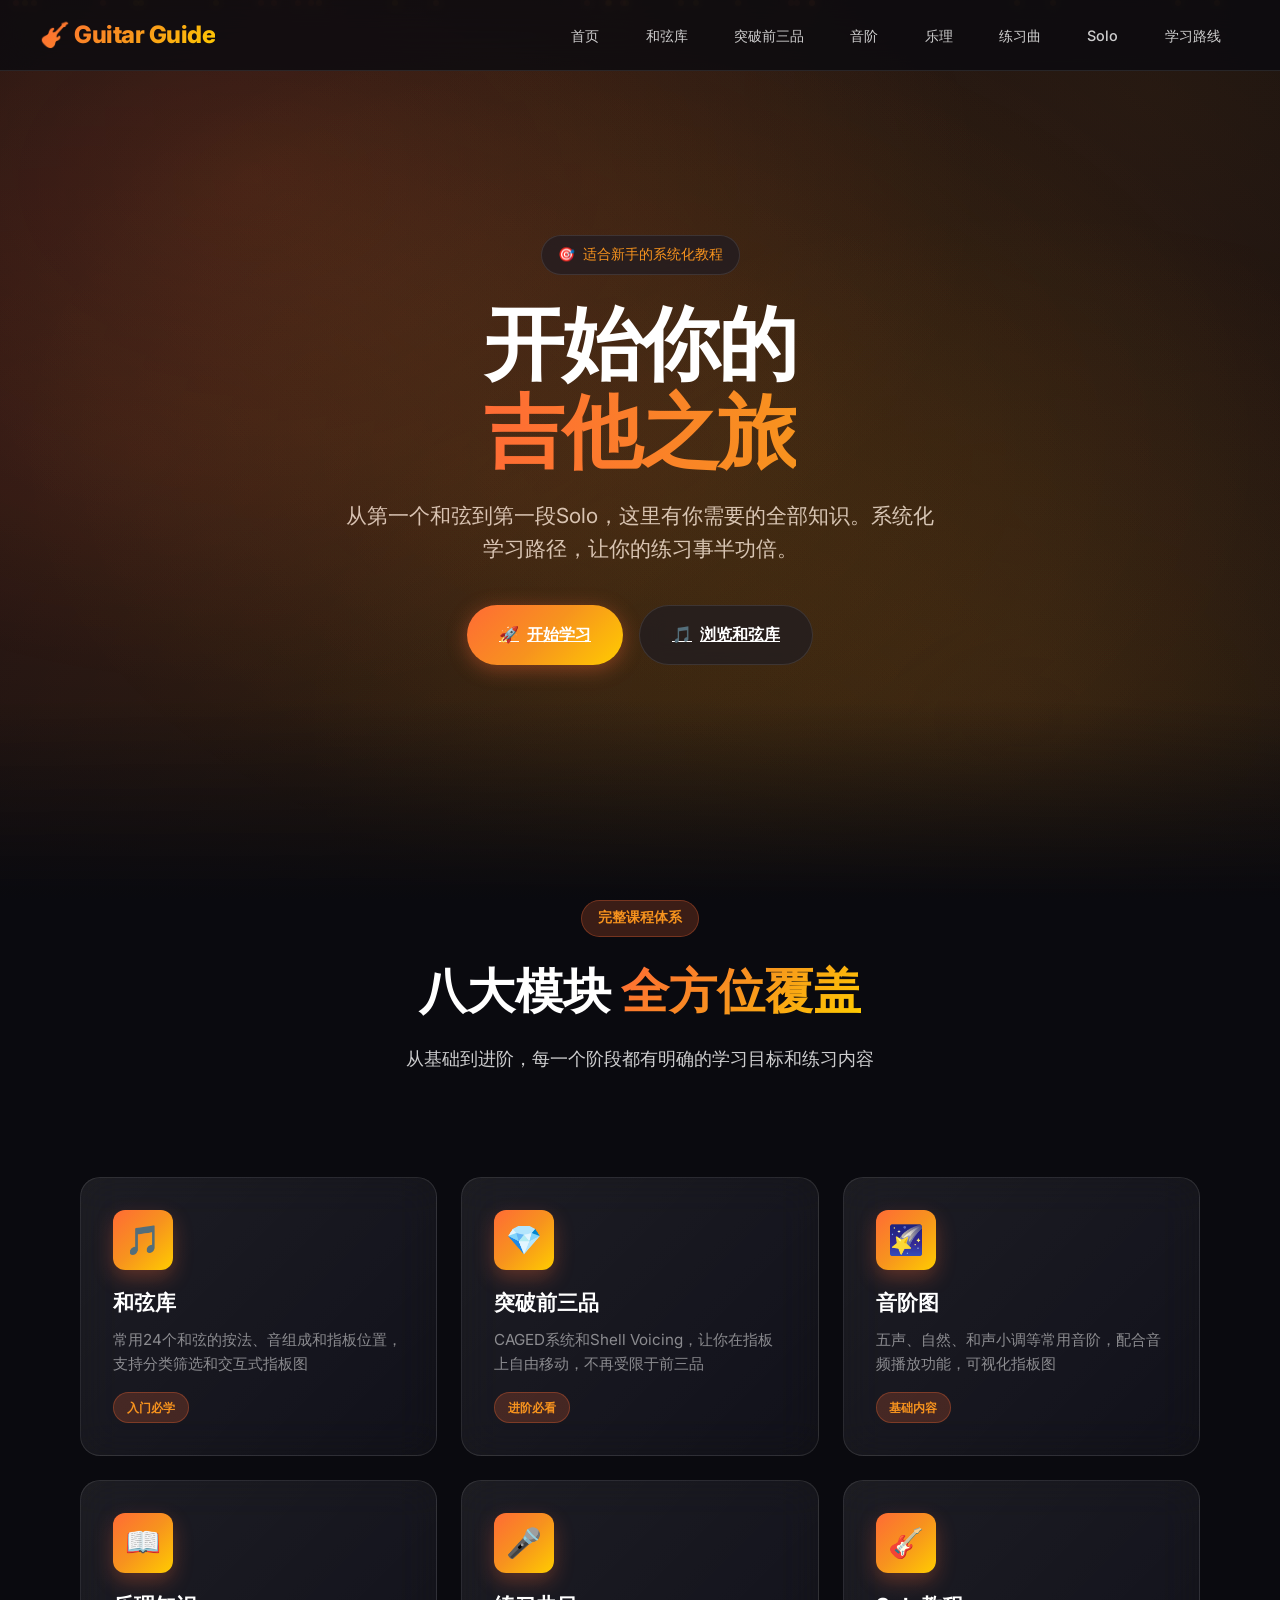
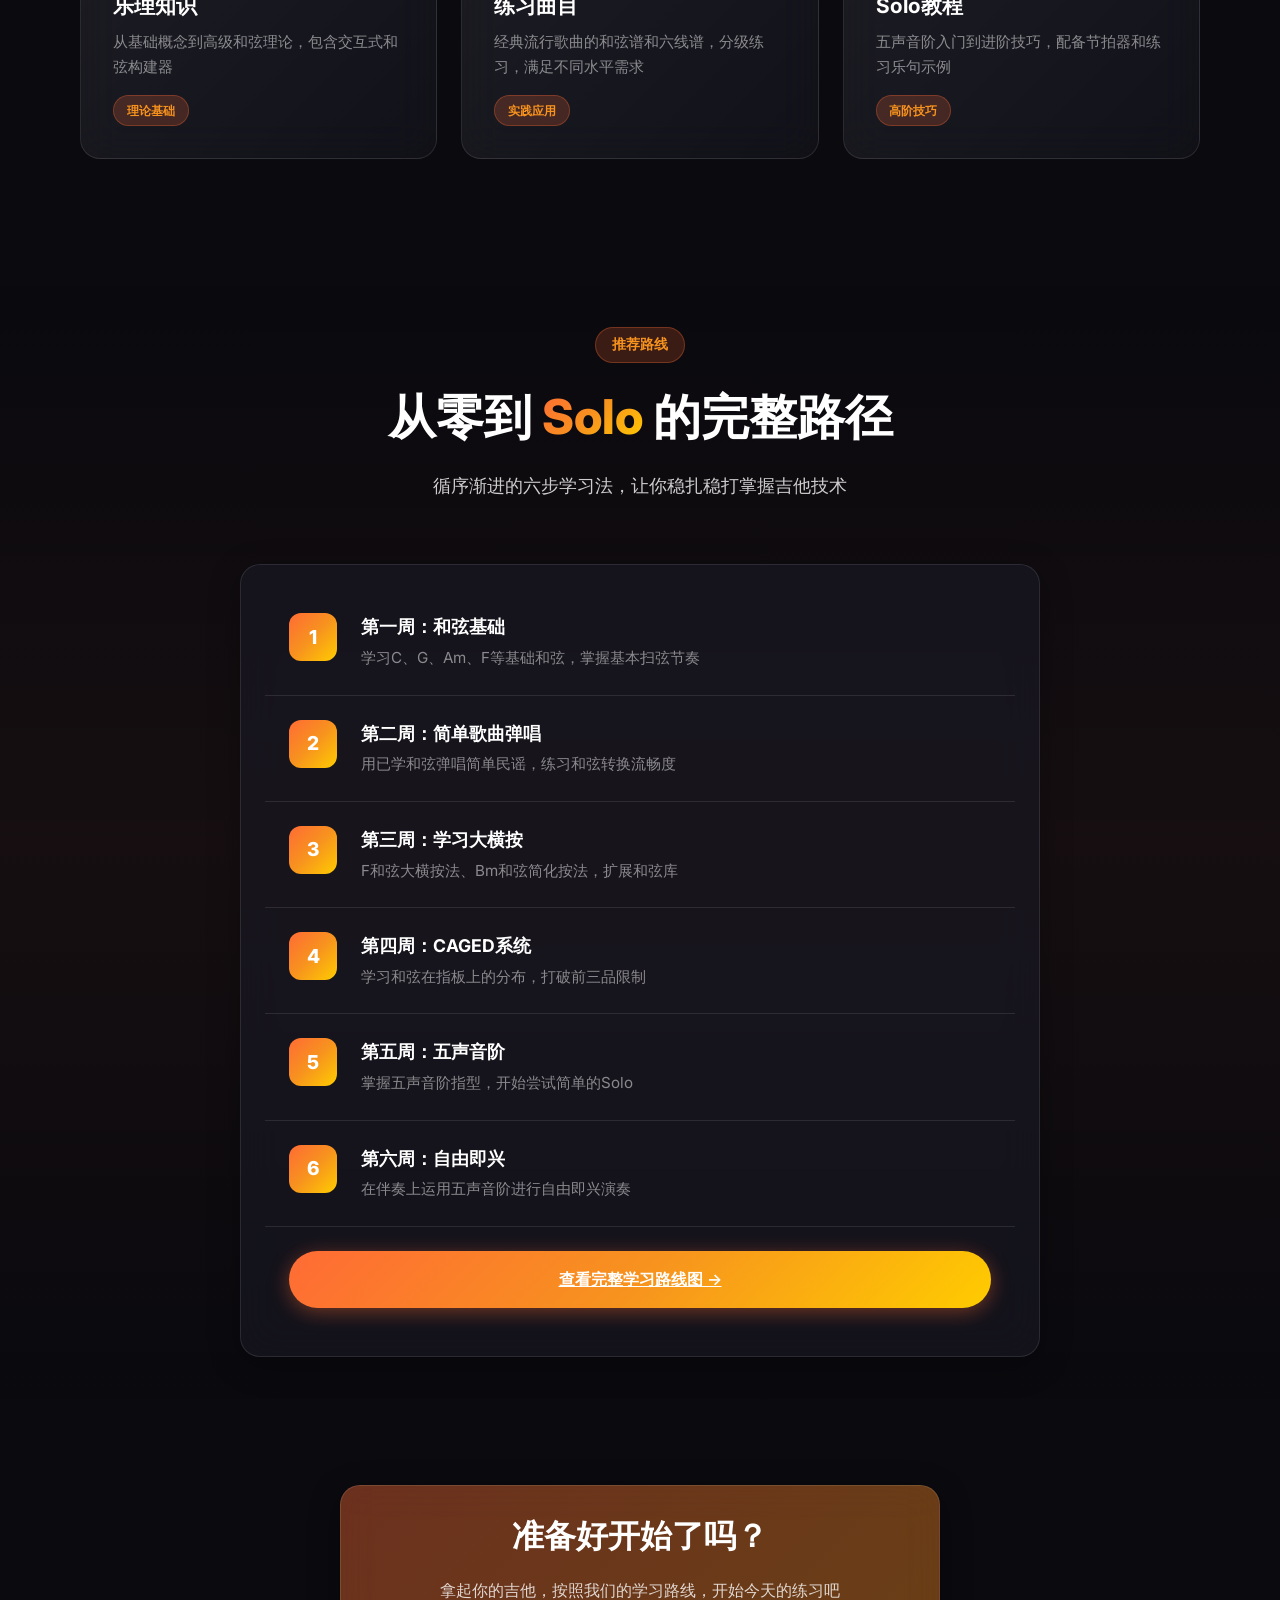
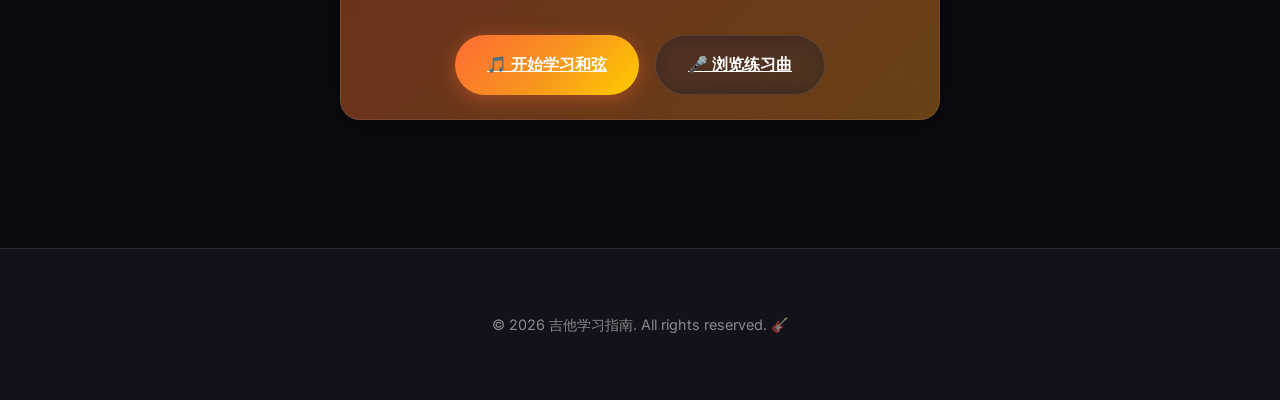
==== index.html @ 3cbc58ff "fix: mobile navigation now visible with horizontal scroll Removed display:none that was hiding nav-l" ====
<!DOCTYPE html>
<html lang="zh-CN">
<head>
  <meta charset="UTF-8">
  <meta name="viewport" content="width=device-width, initial-scale=1.0">
  <title>吉他学习指南 - 从零开始学吉他</title>
  <meta name="description" content="系统化吉他学习教程，涵盖和弦、音阶、乐理、Solo等全方位内容">
  <link rel="stylesheet" href="css/style.css?v=8">
  <link rel="preconnect" href="https://fonts.googleapis.com">
  <link rel="preconnect" href="https://fonts.gstatic.com" crossorigin>
  <link href="https://fonts.googleapis.com/css2?family=Inter:wght@400;500;600;700;800&display=swap" rel="stylesheet">
  <style>
    /* Enhanced Hero Styles */
    .hero {
      position: relative;
      overflow: hidden;
    }
    
    .hero::before {
      content: '';
      position: absolute;
      top: -50%;
      left: -50%;
      width: 200%;
      height: 200%;
      background: 
        radial-gradient(ellipse at 30% 50%, rgba(255, 107, 53, 0.15) 0%, transparent 60%),
        radial-gradient(ellipse at 70% 30%, rgba(247, 147, 30, 0.1) 0%, transparent 50%),
        radial-gradient(ellipse at 50% 80%, rgba(255, 204, 0, 0.08) 0%, transparent 50%);
      animation: auroraMove 15s ease-in-out infinite;
      pointer-events: none;
    }
    
    @keyframes auroraMove {
      0%, 100% { transform: translate(0, 0) rotate(0deg); }
      33% { transform: translate(2%, 2%) rotate(5deg); }
      66% { transform: translate(-2%, 1%) rotate(-5deg); }
    }
    
    .hero-title {
      position: relative;
      z-index: 1;
    }
    
    .hero-title span {
      background: linear-gradient(90deg, #ff6b35, #f7931e, #ffcc00, #ff6b35);
      background-size: 300% 100%;
      -webkit-background-clip: text;
      -webkit-text-fill-color: transparent;
      background-clip: text;
      animation: gradientText 4s ease infinite;
    }
    
    @keyframes gradientText {
      0%, 100% { background-position: 0% 50%; }
      50% { background-position: 100% 50%; }
    }
    
    /* Enhanced Feature Cards */
    .feature-card {
      position: relative;
      background: linear-gradient(135deg, rgba(255,255,255,0.08) 0%, rgba(255,255,255,0.03) 100%);
      backdrop-filter: blur(20px) saturate(180%);
      border: 1px solid rgba(255,255,255,0.1);
      border-radius: 20px;
      padding: 2rem;
      transition: all 0.4s cubic-bezier(0.4, 0, 0.2, 1);
      overflow: hidden;
    }
    
    .feature-card::before {
      content: '';
      position: absolute;
      top: -50%;
      left: -50%;
      width: 200%;
      height: 200%;
      background: conic-gradient(
        from 0deg,
        transparent 0deg,
        rgba(255, 107, 53, 0.08) 60deg,
        rgba(247, 147, 30, 0.08) 120deg,
        transparent 180deg,
        transparent 360deg
      );
      animation: holoRotate 6s linear infinite;
      opacity: 0;
      transition: opacity 0.3s;
    }
    
    .feature-card:hover::before {
      opacity: 1;
    }
    
    .feature-card:hover {
      transform: translateY(-10px) scale(1.02);
      border-color: rgba(255, 107, 53, 0.4);
      box-shadow: 
        0 30px 60px rgba(0,0,0,0.4),
        0 0 40px rgba(255,107,53,0.15);
    }
    
    @keyframes holoRotate {
      from { transform: rotate(0deg); }
      to { transform: rotate(360deg); }
    }
    
    .feature-icon {
      transition: transform 0.3s ease;
    }
    
    .feature-card:hover .feature-icon {
      transform: scale(1.1) rotate(-5deg);
    }
    
    /* Enhanced Buttons */
    .btn-primary, .btn-secondary {
      position: relative;
      overflow: hidden;
      transition: all 0.3s cubic-bezier(0.4, 0, 0.2, 1);
    }
    
    .btn-primary::before, .btn-secondary::before {
      content: '';
      position: absolute;
      top: 50%;
      left: 50%;
      width: 0;
      height: 0;
      background: rgba(255, 255, 255, 0.2);
      border-radius: 50%;
      transform: translate(-50%, -50%);
      transition: width 0.6s, height 0.6s;
    }
    
    .btn-primary:hover::before, .btn-secondary:hover::before {
      width: 300%;
      height: 300%;
    }
    
    .btn-primary:hover, .btn-secondary:hover {
      transform: translateY(-3px) scale(1.05);
      box-shadow: 0 15px 40px rgba(255, 107, 53, 0.4);
    }
    
    /* Particle container */
    .particles-container {
      position: fixed;
      top: 0;
      left: 0;
      width: 100%;
      height: 100%;
      pointer-events: none;
      z-index: 0;
      overflow: hidden;
    }
    
    .floating-particle {
      position: absolute;
      width: 6px;
      height: 6px;
      background: rgba(255, 107, 53, 0.3);
      border-radius: 50%;
      box-shadow: 0 0 10px rgba(255, 107, 53, 0.5);
      animation: floatUp 25s infinite linear;
    }
    
    @keyframes floatUp {
      0% {
        transform: translateY(100vh) translateX(0) scale(0);
        opacity: 0;
      }
      5% {
        opacity: 1;
        transform: translateY(95vh) translateX(10px) scale(1);
      }
      95% {
        opacity: 0.5;
        transform: translateY(5vh) translateX(-10px) scale(1);
      }
      100% {
        transform: translateY(-5vh) translateX(0) scale(0);
        opacity: 0;
      }
    }
  </style>
</head>
<body>
  <!-- Floating Particles Background -->
  <div class="particles-container" id="particles"></div>

  <!-- Hero Section -->
  <section class="hero">
    <div class="hero-badge">
      <span class="wave">🎯</span> 适合新手的系统化教程
    </div>
    <h1 class="hero-title">
      开始你的<br>
      <span>吉他之旅</span>
    </h1>
    <p class="hero-subtitle">
      从第一个和弦到第一段Solo，这里有你需要的全部知识。系统化学习路径，让你的练习事半功倍。
    </p>
    <div style="display: flex; gap: 1rem; flex-wrap: wrap; justify-content: center;">
      <a href="roadmap.html" class="btn btn-primary">
        <span>🚀</span> 开始学习
      </a>
      <a href="chords.html" class="btn btn-secondary">
        <span>🎵</span> 浏览和弦库
      </a>
    </div>
  </section>

  <!-- Features Section -->
  <section class="section" style="margin-top: -4rem;">
    <div class="section-header">
      <span class="section-tag">完整课程体系</span>
      <h2 class="section-title">
        八大模块 <span>全方位覆盖</span>
      </h2>
      <p class="section-desc">
        从基础到进阶，每一个阶段都有明确的学习目标和练习内容
      </p>
    </div>

    <div class="features-grid">
      <!-- Chords -->
      <a href="chords.html" class="feature-card" style="text-decoration: none; color: inherit;">
        <div class="feature-icon">🎵</div>
        <h3 class="feature-title">和弦库</h3>
        <p class="feature-desc">常用24个和弦的按法、音组成和指板位置，支持分类筛选和交互式指板图</p>
        <span class="badge badge-primary" style="margin-top: 1rem;">入门必学</span>
      </a>

      <!-- CAGED -->
      <a href="chord-mastery.html" class="feature-card" style="text-decoration: none; color: inherit;">
        <div class="feature-icon">💎</div>
        <h3 class="feature-title">突破前三品</h3>
        <p class="feature-desc">CAGED系统和Shell Voicing，让你在指板上自由移动，不再受限于前三品</p>
        <span class="badge badge-primary" style="margin-top: 1rem;">进阶必看</span>
      </a>

      <!-- Scales -->
      <a href="scales.html" class="feature-card" style="text-decoration: none; color: inherit;">
        <div class="feature-icon">🌠</div>
        <h3 class="feature-title">音阶图</h3>
        <p class="feature-desc">五声、自然、和声小调等常用音阶，配合音频播放功能，可视化指板图</p>
        <span class="badge badge-primary" style="margin-top: 1rem;">基础内容</span>
      </a>

      <!-- Theory -->
      <a href="theory.html" class="feature-card" style="text-decoration: none; color: inherit;">
        <div class="feature-icon">📖</div>
        <h3 class="feature-title">乐理知识</h3>
        <p class="feature-desc">从基础概念到高级和弦理论，包含交互式和弦构建器</p>
        <span class="badge badge-primary" style="margin-top: 1rem;">理论基础</span>
      </a>

      <!-- Songs -->
      <a href="songs.html" class="feature-card" style="text-decoration: none; color: inherit;">
        <div class="feature-icon">🎤</div>
        <h3 class="feature-title">练习曲目</h3>
        <p class="feature-desc">经典流行歌曲的和弦谱和六线谱，分级练习，满足不同水平需求</p>
        <span class="badge badge-primary" style="margin-top: 1rem;">实践应用</span>
      </a>

      <!-- Solo -->
      <a href="solo.html" class="feature-card" style="text-decoration: none; color: inherit;">
        <div class="feature-icon">🎸</div>
        <h3 class="feature-title">Solo教程</h3>
        <p class="feature-desc">五声音阶入门到进阶技巧，配备节拍器和练习乐句示例</p>
        <span class="badge badge-primary" style="margin-top: 1rem;">高阶技巧</span>
      </a>
    </div>
  </section>

  <!-- Learning Path Section -->
  <section class="section" style="background: linear-gradient(180deg, transparent 0%, rgba(255,107,53,0.05) 50%, transparent 100%);">
    <div class="section-header">
      <span class="section-tag">推荐路线</span>
      <h2 class="section-title">
        从零到 <span>Solo</span> 的完整路径
      </h2>
      <p class="section-desc">
        循序渐进的六步学习法，让你稳扎稳打掌握吉他技术
      </p>
    </div>

    <div class="glass-card" style="max-width: 800px; margin: 0 auto;">
      <div style="display: flex; flex-direction: column; gap: 0;">
        <!-- Step 1 -->
        <div style="display: flex; gap: 1.5rem; padding: 1.5rem; border-bottom: 1px solid var(--glass-border);">
          <div style="flex-shrink: 0; width: 48px; height: 48px; background: var(--gradient-primary); border-radius: 12px; display: flex; align-items: center; justify-content: center; font-weight: 800; font-size: 1.2rem;">1</div>
          <div>
            <h4 style="font-size: 1.1rem; font-weight: 700; margin-bottom: 0.3rem;">第一周：和弦基础</h4>
            <p style="color: var(--text-muted); font-size: 0.95rem;">学习C、G、Am、F等基础和弦，掌握基本扫弦节奏</p>
          </div>
        </div>
        <!-- Step 2 -->
        <div style="display: flex; gap: 1.5rem; padding: 1.5rem; border-bottom: 1px solid var(--glass-border);">
          <div style="flex-shrink: 0; width: 48px; height: 48px; background: var(--gradient-primary); border-radius: 12px; display: flex; align-items: center; justify-content: center; font-weight: 800; font-size: 1.2rem;">2</div>
          <div>
            <h4 style="font-size: 1.1rem; font-weight: 700; margin-bottom: 0.3rem;">第二周：简单歌曲弹唱</h4>
            <p style="color: var(--text-muted); font-size: 0.95rem;">用已学和弦弹唱简单民谣，练习和弦转换流畅度</p>
          </div>
        </div>
        <!-- Step 3 -->
        <div style="display: flex; gap: 1.5rem; padding: 1.5rem; border-bottom: 1px solid var(--glass-border);">
          <div style="flex-shrink: 0; width: 48px; height: 48px; background: var(--gradient-primary); border-radius: 12px; display: flex; align-items: center; justify-content: center; font-weight: 800; font-size: 1.2rem;">3</div>
          <div>
            <h4 style="font-size: 1.1rem; font-weight: 700; margin-bottom: 0.3rem;">第三周：学习大横按</h4>
            <p style="color: var(--text-muted); font-size: 0.95rem;">F和弦大横按法、Bm和弦简化按法，扩展和弦库</p>
          </div>
        </div>
        <!-- Step 4 -->
        <div style="display: flex; gap: 1.5rem; padding: 1.5rem; border-bottom: 1px solid var(--glass-border);">
          <div style="flex-shrink: 0; width: 48px; height: 48px; background: var(--gradient-primary); border-radius: 12px; display: flex; align-items: center; justify-content: center; font-weight: 800; font-size: 1.2rem;">4</div>
          <div>
            <h4 style="font-size: 1.1rem; font-weight: 700; margin-bottom: 0.3rem;">第四周：CAGED系统</h4>
            <p style="color: var(--text-muted); font-size: 0.95rem;">学习和弦在指板上的分布，打破前三品限制</p>
          </div>
        </div>
        <!-- Step 5 -->
        <div style="display: flex; gap: 1.5rem; padding: 1.5rem; border-bottom: 1px solid var(--glass-border);">
          <div style="flex-shrink: 0; width: 48px; height: 48px; background: var(--gradient-primary); border-radius: 12px; display: flex; align-items: center; justify-content: center; font-weight: 800; font-size: 1.2rem;">5</div>
          <div>
            <h4 style="font-size: 1.1rem; font-weight: 700; margin-bottom: 0.3rem;">第五周：五声音阶</h4>
            <p style="color: var(--text-muted); font-size: 0.95rem;">掌握五声音阶指型，开始尝试简单的Solo</p>
          </div>
        </div>
        <!-- Step 6 -->
        <div style="display: flex; gap: 1.5rem; padding: 1.5rem;">
          <div style="flex-shrink: 0; width: 48px; height: 48px; background: var(--gradient-primary); border-radius: 12px; display: flex; align-items: center; justify-content: center; font-weight: 800; font-size: 1.2rem;">6</div>
          <div>
            <h4 style="font-size: 1.1rem; font-weight: 700; margin-bottom: 0.3rem;">第六周：自由即兴</h4>
            <p style="color: var(--text-muted); font-size: 0.95rem;">在伴奏上运用五声音阶进行自由即兴演奏</p>
          </div>
        </div>
      </div>
      <div style="padding: 1.5rem; border-top: 1px solid var(--glass-border); text-align: center;">
        <a href="roadmap.html" class="btn btn-primary" style="width: 100%;">
          查看完整学习路线图 →
        </a>
      </div>
    </div>
  </section>

  <!-- Call to Action -->
  <section class="section" style="text-align: center;">
    <div class="glass-card" style="max-width: 600px; margin: 0 auto; background: var(--gradient-glow);">
      <h2 style="font-size: 2rem; font-weight: 800; margin-bottom: 1rem;">
        准备好开始了吗？
      </h2>
      <p style="color: var(--text-secondary); margin-bottom: 2rem;">
        拿起你的吉他，按照我们的学习路线，开始今天的练习吧
      </p>
      <div style="display: flex; gap: 1rem; justify-content: center; flex-wrap: wrap;">
        <a href="chords.html" class="btn btn-primary">
          🎵 开始学习和弦
        </a>
        <a href="songs.html" class="btn btn-secondary">
          🎤 浏览练习曲
        </a>
      </div>
    </div>
  </section>

  <!-- Footer -->
  <footer class="footer">
    <p>&copy; 2026 吉他学习指南. All rights reserved. 🎸</p>
  </footer>

  <script src="js/nav.js?v=5"></script>
  <script>
    // Generate floating particles
    (function() {
      var container = document.getElementById('particles');
      if (!container) return;
      
      var particleCount = 30;
      for (var i = 0; i < particleCount; i++) {
        var particle = document.createElement('div');
        particle.className = 'floating-particle';
        particle.style.left = Math.random() * 100 + '%';
        particle.style.animationDelay = Math.random() * 25 + 's';
        particle.style.animationDuration = (20 + Math.random() * 10) + 's';
        
        // Random colors
        var colors = [
          'rgba(255, 107, 53, 0.3)',
          'rgba(247, 147, 30, 0.3)',
          'rgba(255, 204, 0, 0.25)'
        ];
        var color = colors[Math.floor(Math.random() * colors.length)];
        particle.style.background = color;
        particle.style.boxShadow = '0 0 10px ' + color.replace('0.3', '0.5').replace('0.25', '0.4');
        
        container.appendChild(particle);
      }
    })();
  </script>
</body>
</html>
---- css/style.css ----
/* ═══════════════════════════════════════════════════════════════
   Guitar Learning Guide - Modern Design System 2026
   Glassmorphism | Gradients | Animations | Dark Theme
   ═══════════════════════════════════════════════════════════════ */

/* ─── CSS Variables ─── */
:root {
  /* Core Colors */
  --bg-primary: #0a0a0f;
  --bg-secondary: #12121a;
  --bg-tertiary: #1a1a25;
  --bg-card: rgba(26, 26, 37, 0.6);
  
  /* Accent Gradients */
  --accent-primary: #ff6b35;
  --accent-secondary: #f7931e;
  --accent-tertiary: #ffcc00;
  --gradient-primary: linear-gradient(135deg, #ff6b35 0%, #f7931e 50%, #ffcc00 100%);
  --gradient-glow: linear-gradient(135deg, rgba(255,107,53,0.4) 0%, rgba(247,147,30,0.4) 100%);
  
  /* Text Colors */
  --text-primary: #ffffff;
  --text-secondary: rgba(255, 255, 255, 0.8);
  --text-muted: rgba(255, 255, 255, 0.5);
  
  /* Enhanced Glass Effect */
  --glass-bg: rgba(26, 26, 37, 0.6);
  --glass-bg-hover: rgba(40, 40, 55, 0.75);
  --glass-border: rgba(255, 255, 255, 0.1);
  --glass-border-hover: rgba(255, 107, 53, 0.3);
  --glass-shadow: 0 8px 32px rgba(0, 0, 0, 0.3);
  --glass-shadow-hover: 0 20px 60px rgba(0, 0, 0, 0.5), 0 0 40px rgba(255, 107, 53, 0.15);
  
  /* Spacing */
  --space-xs: 0.5rem;
  --space-sm: 1rem;
  --space-md: 1.5rem;
  --space-lg: 2.5rem;
  --space-xl: 4rem;
  
  /* Border Radius */
  --radius-sm: 8px;
  --radius-md: 12px;
  --radius-lg: 20px;
  --radius-xl: 30px;
  
  /* Transitions */
  --transition-fast: 0.2s cubic-bezier(0.4, 0, 0.2, 1);
  --transition-normal: 0.3s cubic-bezier(0.4, 0, 0.2, 1);
  --transition-slow: 0.5s cubic-bezier(0.4, 0, 0.2, 1);
  --transition-bounce: 0.5s cubic-bezier(0.68, -0.55, 0.265, 1.55);
}

/* ─── Base Reset ─── */
*, *::before, *::after {
  box-sizing: border-box;
  margin: 0;
  padding: 0;
}

html {
  scroll-behavior: smooth;
}

body {
  font-family: 'Inter', -apple-system, BlinkMacSystemFont, 'Segoe UI', Roboto, sans-serif;
  background: var(--bg-primary);
  color: var(--text-primary);
  line-height: 1.6;
  min-height: 100vh;
  overflow-x: hidden;
}

/* Animated Background */
body::before {
  content: '';
  position: fixed;
  top: 0;
  left: 0;
  width: 100%;
  height: 100%;
  background: 
    radial-gradient(ellipse at 20% 20%, rgba(255,107,53,0.15) 0%, transparent 50%),
    radial-gradient(ellipse at 80% 80%, rgba(247,147,30,0.1) 0%, transparent 50%),
    radial-gradient(ellipse at 50% 50%, rgba(255,204,0,0.05) 0%, transparent 70%);
  pointer-events: none;
  z-index: -1;
  animation: bgPulse 10s ease-in-out infinite;
}

@keyframes bgPulse {
  0%, 100% { opacity: 1; transform: scale(1); }
  50% { opacity: 0.8; transform: scale(1.05); }
}

/* ─── Navigation ─── */
.main-nav {
  position: fixed;
  top: 0;
  left: 0;
  right: 0;
  z-index: 1000;
  padding: var(--space-sm) var(--space-lg);
  background: rgba(10, 10, 15, 0.8);
  backdrop-filter: blur(20px);
  border-bottom: 1px solid var(--glass-border);
  transition: var(--transition-normal);
}

.nav-container {
  max-width: 1400px;
  margin: 0 auto;
  display: flex;
  justify-content: space-between;
  align-items: center;
}

.nav-brand {
  font-size: 1.5rem;
  font-weight: 800;
  background: var(--gradient-primary);
  -webkit-background-clip: text;
  -webkit-text-fill-color: transparent;
  background-clip: text;
  text-decoration: none;
  letter-spacing: -0.5px;
}

.nav-links {
  display: flex;
  gap: var(--space-xs);
  list-style: none;
}

.nav-link {
  padding: 0.6rem 1.2rem;
  border-radius: var(--radius-xl);
  color: var(--text-secondary);
  text-decoration: none;
  font-weight: 500;
  font-size: 0.9rem;
  transition: var(--transition-fast);
  position: relative;
  overflow: hidden;
}

.nav-link::before {
  content: '';
  position: absolute;
  top: 0;
  left: 0;
  width: 100%;
  height: 100%;
  background: var(--gradient-primary);
  opacity: 0;
  transition: var(--transition-fast);
  z-index: -1;
  border-radius: var(--radius-xl);
}

.nav-link:hover,
.nav-link.active {
  color: white;
}

.nav-link:hover::before,
.nav-link.active::before {
  opacity: 1;
}

/* ─── Hero Section ─── */
.hero {
  min-height: 100vh;
  display: flex;
  flex-direction: column;
  justify-content: center;
  align-items: center;
  text-align: center;
  padding: var(--space-xl);
  position: relative;
  overflow: hidden;
}

.hero::after {
  content: '';
  position: absolute;
  bottom: 0;
  left: 0;
  right: 0;
  height: 200px;
  background: linear-gradient(to top, var(--bg-primary), transparent);
  pointer-events: none;
}

.hero-badge {
  display: inline-flex;
  align-items: center;
  gap: 0.5rem;
  padding: 0.5rem 1rem;
  background: var(--glass-bg);
  border: 1px solid var(--glass-border);
  border-radius: var(--radius-xl);
  font-size: 0.85rem;
  color: var(--accent-secondary);
  margin-bottom: var(--space-md);
  backdrop-filter: blur(10px);
}

.hero-title {
  font-size: clamp(2.5rem, 8vw, 5rem);
  font-weight: 800;
  line-height: 1.1;
  margin-bottom: var(--space-md);
  letter-spacing: -2px;
}

.hero-title span {
  background: var(--gradient-primary);
  -webkit-background-clip: text;
  -webkit-text-fill-color: transparent;
  background-clip: text;
}

.hero-subtitle {
  font-size: clamp(1rem, 2.5vw, 1.3rem);
  color: var(--text-secondary);
  max-width: 600px;
  margin-bottom: var(--space-lg);
}

/* ─── Buttons ─── */
.btn {
  display: inline-flex;
  align-items: center;
  justify-content: center;
  gap: 0.5rem;
  padding: 1rem 2rem;
  font-size: 1rem;
  font-weight: 600;
  border: none;
  border-radius: var(--radius-xl);
  cursor: pointer;
  transition: var(--transition-fast);
  position: relative;
  overflow: hidden;
}

.btn-primary {
  background: var(--gradient-primary);
  color: white;
  box-shadow: 0 4px 20px rgba(255, 107, 53, 0.4);
}

.btn-primary:hover {
  transform: translateY(-2px);
  box-shadow: 0 8px 30px rgba(255, 107, 53, 0.6);
}

.btn-secondary {
  background: var(--glass-bg);
  color: var(--text-primary);
  border: 1px solid var(--glass-border);
  backdrop-filter: blur(10px);
}

.btn-secondary:hover {
  background: rgba(255, 255, 255, 0.1);
  border-color: var(--accent-primary);
}

/* ─── Glass Cards ─── */
.glass-card {
  background: var(--glass-bg);
  border: 1px solid var(--glass-border);
  border-radius: var(--radius-lg);
  padding: var(--space-md);
  backdrop-filter: blur(20px);
  box-shadow: var(--glass-shadow);
  transition: var(--transition-normal);
}

.glass-card:hover {
  transform: translateY(-4px);
  border-color: rgba(255, 107, 53, 0.3);
  box-shadow: 0 20px 40px rgba(0, 0, 0, 0.5);
}

/* ─── Feature Cards ─── */
.features-grid {
  display: grid;
  grid-template-columns: repeat(auto-fit, minmax(300px, 1fr));
  gap: var(--space-md);
  max-width: 1200px;
  margin: 0 auto;
  padding: var(--space-lg);
}

.feature-card {
  background: var(--glass-bg);
  border: 1px solid var(--glass-border);
  border-radius: var(--radius-lg);
  padding: var(--space-lg);
  backdrop-filter: blur(20px);
  transition: var(--transition-normal);
  position: relative;
  overflow: hidden;
}

.feature-card::before {
  content: '';
  position: absolute;
  top: 0;
  left: 0;
  right: 0;
  height: 3px;
  background: var(--gradient-primary);
  transform: scaleX(0);
  transition: var(--transition-normal);
}

.feature-card:hover::before {
  transform: scaleX(1);
}

.feature-card:hover {
  transform: translateY(-8px);
  border-color: rgba(255, 107, 53, 0.3);
}

.feature-icon {
  width: 60px;
  height: 60px;
  background: var(--gradient-primary);
  border-radius: var(--radius-md);
  display: flex;
  align-items: center;
  justify-content: center;
  font-size: 1.8rem;
  margin-bottom: var(--space-sm);
  box-shadow: 0 8px 20px rgba(255, 107, 53, 0.3);
}

.feature-title {
  font-size: 1.3rem;
  font-weight: 700;
  margin-bottom: var(--space-xs);
}

.feature-desc {
  color: var(--text-muted);
  font-size: 0.95rem;
}

/* ─── Section Headers ─── */
.section {
  padding: var(--space-xl) var(--space-lg);
  max-width: 1600px;
  margin: 0 auto;
}

.section-header {
  text-align: center;
  margin-bottom: var(--space-xl);
}

.section-tag {
  display: inline-block;
  padding: 0.4rem 1rem;
  background: rgba(255, 107, 53, 0.2);
  border: 1px solid rgba(255, 107, 53, 0.3);
  border-radius: var(--radius-xl);
  color: var(--accent-secondary);
  font-size: 0.85rem;
  font-weight: 600;
  margin-bottom: var(--space-sm);
}

.section-title {
  font-size: clamp(2rem, 5vw, 3rem);
  font-weight: 800;
  margin-bottom: var(--space-sm);
}

.section-title span {
  background: var(--gradient-primary);
  -webkit-background-clip: text;
  -webkit-text-fill-color: transparent;
  background-clip: text;
}

.section-desc {
  color: var(--text-secondary);
  font-size: 1.1rem;
  max-width: 600px;
  margin: 0 auto;
}

/* ─── Page Content ─── */
.page-content {
  padding-top: 80px;
  min-height: 100vh;
  max-width: 1600px;
  margin: 0 auto;
}

.page-header {
  padding: var(--space-xl) var(--space-lg);
  text-align: center;
  background: linear-gradient(180deg, rgba(255,107,53,0.1) 0%, transparent 100%);
}

.page-title {
  font-size: clamp(2rem, 5vw, 3.5rem);
  font-weight: 800;
  margin-bottom: var(--space-sm);
}

.page-title span {
  background: var(--gradient-primary);
  -webkit-background-clip: text;
  -webkit-text-fill-color: transparent;
  background-clip: text;
}

/* ─── Filter Tabs ─── */
.filter-tabs {
  display: flex;
  justify-content: center;
  gap: var(--space-xs);
  margin-bottom: var(--space-lg);
  flex-wrap: wrap;
}

.filter-tab {
  padding: 0.7rem 1.5rem;
  background: var(--glass-bg);
  border: 1px solid var(--glass-border);
  border-radius: var(--radius-xl);
  color: var(--text-secondary);
  font-weight: 600;
  cursor: pointer;
  transition: var(--transition-fast);
  backdrop-filter: blur(10px);
}

.filter-tab:hover {
  border-color: var(--accent-primary);
  color: white;
}

.filter-tab.active {
  background: var(--gradient-primary);
  border-color: transparent;
  color: white;
}

/* ─── Content Cards Grid ─── */
.content-grid {
  display: grid;
  grid-template-columns: repeat(auto-fill, minmax(380px, 1fr));
  gap: var(--space-md);
  padding: var(--space-md);
  max-width: 1600px;
  margin: 0 auto;
}

/* ─── Card Component ─── */
.card {
  background: var(--glass-bg);
  border: 1px solid var(--glass-border);
  border-radius: var(--radius-lg);
  overflow: hidden;
  transition: var(--transition-normal);
  backdrop-filter: blur(20px);
}

.card:hover {
  transform: translateY(-4px);
  border-color: rgba(255, 107, 53, 0.3);
  box-shadow: 0 20px 40px rgba(0, 0, 0, 0.4);
}

.card-header {
  padding: var(--space-md);
  border-bottom: 1px solid var(--glass-border);
  display: flex;
  justify-content: space-between;
  align-items: center;
}

.card-title {
  font-size: 1.2rem;
  font-weight: 700;
}

.card-body {
  padding: var(--space-md);
}

.card-footer {
  padding: var(--space-sm) var(--space-md);
  border-top: 1px solid var(--glass-border);
  display: flex;
  gap: var(--space-xs);
}

/* ─── Badge ─── */
.badge {
  display: inline-flex;
  align-items: center;
  padding: 0.3rem 0.8rem;
  border-radius: var(--radius-xl);
  font-size: 0.75rem;
  font-weight: 600;
  text-transform: uppercase;
}

.badge-primary {
  background: rgba(255, 107, 53, 0.2);
  color: var(--accent-secondary);
  border: 1px solid rgba(255, 107, 53, 0.3);
}

.badge-secondary {
  background: rgba(255, 255, 255, 0.1);
  color: var(--text-secondary);
  border: 1px solid var(--glass-border);
}

/* ─── Difficulty Stars ─── */
.difficulty {
  display: flex;
  gap: 2px;
}

.difficulty-star {
  color: var(--accent-tertiary);
}

.difficulty-star.empty {
  color: var(--text-muted);
}

/* ─── Progress Bar ─── */
.progress-bar {
  width: 100%;
  height: 6px;
  background: rgba(255, 255, 255, 0.1);
  border-radius: 3px;
  overflow: hidden;
  margin: var(--space-sm) 0;
}

.progress-fill {
  height: 100%;
  background: var(--gradient-primary);
  border-radius: 3px;
  transition: width var(--transition-slow);
}

/* ─── Fretboard Container ─── */
.fretboard-container {
  background: var(--bg-secondary);
  border: 1px solid var(--glass-border);
  border-radius: var(--radius-md);
  padding: var(--space-md);
  margin: var(--space-md) 0;
  overflow-x: auto;
}

/* ─── Tab Content ─── */
.tab-content {
  background: var(--bg-secondary);
  border-radius: var(--radius-md);
  padding: var(--space-md);
  font-family: 'Fira Code', 'Courier New', monospace;
  font-size: 0.9rem;
  line-height: 1.6;
  overflow-x: auto;
}

/* ─── Chord Sheet ─── */
.chord-sheet {
  background: var(--bg-secondary);
  border-radius: var(--radius-md);
  padding: var(--space-md);
  font-family: 'Fira Code', monospace;
}

.chord-line {
  color: var(--accent-secondary);
  font-weight: 700;
  margin-bottom: 2px;
}

.lyric-line {
  color: var(--text-primary);
  margin-bottom: var(--space-sm);
}

/* ─── Audio Player ─── */
.audio-player {
  display: flex;
  align-items: center;
  gap: var(--space-sm);
  padding: var(--space-sm);
  background: var(--glass-bg);
  border-radius: var(--radius-md);
  border: 1px solid var(--glass-border);
}

.play-btn {
  width: 48px;
  height: 48px;
  border-radius: 50%;
  background: var(--gradient-primary);
  border: none;
  color: white;
  font-size: 1.2rem;
  cursor: pointer;
  display: flex;
  align-items: center;
  justify-content: center;
  transition: var(--transition-fast);
  box-shadow: 0 4px 15px rgba(255, 107, 53, 0.4);
}

.play-btn:hover {
  transform: scale(1.1);
  box-shadow: 0 6px 20px rgba(255, 107, 53, 0.6);
}

/* ─── Metronome ─── */
.metronome-display {
  display: flex;
  align-items: center;
  gap: var(--space-md);
  padding: var(--space-md);
  background: var(--glass-bg);
  border-radius: var(--radius-lg);
  border: 1px solid var(--glass-border);
}

.bpm-slider {
  flex: 1;
  -webkit-appearance: none;
  height: 6px;
  background: rgba(255, 255, 255, 0.1);
  border-radius: 3px;
  outline: none;
}

.bpm-slider::-webkit-slider-thumb {
  -webkit-appearance: none;
  width: 20px;
  height: 20px;
  background: var(--gradient-primary);
  border-radius: 50%;
  cursor: pointer;
  box-shadow: 0 2px 10px rgba(255, 107, 53, 0.5);
}

/* ─── Beat Indicator ─── */
.beat-indicator {
  display: flex;
  gap: 8px;
  justify-content: center;
  margin: var(--space-md) 0;
}

.beat-dot {
  width: 16px;
  height: 16px;
  border-radius: 50%;
  background: rgba(255, 255, 255, 0.2);
  transition: var(--transition-fast);
}

.beat-dot.active {
  background: var(--gradient-primary);
  box-shadow: 0 0 20px rgba(255, 107, 53, 0.8);
  transform: scale(1.3);
}

.beat-dot:first-child.active {
  background: linear-gradient(135deg, #ff6b35 0%, #ff4444 100%);
}

/* ─── Expandable Section ─── */
.expandable {
  border: 1px solid var(--glass-border);
  border-radius: var(--radius-md);
  overflow: hidden;
  margin-bottom: var(--space-sm);
}

.expandable-header {
  padding: var(--space-sm) var(--space-md);
  background: var(--glass-bg);
  cursor: pointer;
  display: flex;
  justify-content: space-between;
  align-items: center;
  transition: var(--transition-fast);
}

.expandable-header:hover {
  background: rgba(255, 255, 255, 0.05);
}

.expandable-content {
  max-height: 0;
  overflow: hidden;
  transition: max-height var(--transition-slow);
}

.expandable.open .expandable-content {
  max-height: 2000px;
}

.expandable-icon {
  transition: transform var(--transition-fast);
}

.expandable.open .expandable-icon {
  transform: rotate(180deg);
}

/* ─── Tooltip ─── */
.tooltip {
  position: relative;
}

.tooltip::after {
  content: attr(data-tooltip);
  position: absolute;
  bottom: 100%;
  left: 50%;
  transform: translateX(-50%);
  padding: 0.5rem 1rem;
  background: var(--bg-tertiary);
  border: 1px solid var(--glass-border);
  border-radius: var(--radius-sm);
  font-size: 0.85rem;
  white-space: nowrap;
  opacity: 0;
  visibility: hidden;
  transition: var(--transition-fast);
  z-index: 100;
}

.tooltip:hover::after {
  opacity: 1;
  visibility: visible;
  bottom: calc(100% + 8px);
}

/* ─── Footer ─── */
.footer {
  padding: var(--space-xl) var(--space-lg);
  text-align: center;
  border-top: 1px solid var(--glass-border);
  background: var(--bg-secondary);
  margin-top: var(--space-xl);
}

.footer p {
  color: var(--text-muted);
  font-size: 0.9rem;
}

/* ─── Scrollbar ─── */
::-webkit-scrollbar {
  width: 8px;
  height: 8px;
}

::-webkit-scrollbar-track {
  background: var(--bg-secondary);
}

::-webkit-scrollbar-thumb {
  background: var(--accent-primary);
  border-radius: 4px;
}

::-webkit-scrollbar-thumb:hover {
  background: var(--accent-secondary);
}

/* ─── Selection ─── */
::selection {
  background: rgba(255, 107, 53, 0.3);
  color: white;
}

/* ─── Responsive ─── */
@media (max-width: 768px) {
  .nav-links {
    display: flex;
    overflow-x: auto;
    flex-wrap: nowrap;
    gap: var(--space-xs);
    max-width: calc(100vw - 140px);
    scrollbar-width: none;
    -ms-overflow-style: none;
  }
  
  .nav-links::-webkit-scrollbar {
    display: none;
  }
  
  .nav-link {
    white-space: nowrap;
    padding: var(--space-xs) var(--space-sm);
    font-size: 0.9rem;
  }
  
  .nav-container {
    padding: 0 var(--space-md);
  }
  
  .hero {
    padding: var(--space-lg) var(--space-md);
  }
  
  .features-grid,
  .content-grid {
    grid-template-columns: 1fr;
    padding: var(--space-sm);
  }
  
  .filter-tabs {
    overflow-x: auto;
    flex-wrap: nowrap;
    padding-bottom: var(--space-xs);
  }
}

/* ─── Animations ─── */
@keyframes fadeInUp {
  from {
    opacity: 0;
    transform: translateY(30px);
  }
  to {
    opacity: 1;
    transform: translateY(0);
  }
}

.animate-in {
  animation: fadeInUp 0.6s ease forwards;
}

@keyframes pulse {
  0%, 100% {
    transform: scale(1);
  }
  50% {
    transform: scale(1.05);
  }
}

.pulse {
  animation: pulse 2s ease-in-out infinite;
}

/* ─── Utility Classes ─── */
.text-gradient {
  background: var(--gradient-primary);
  -webkit-background-clip: text;
  -webkit-text-fill-color: transparent;
  background-clip: text;
}

.glow {
  box-shadow: 0 0 40px rgba(255, 107, 53, 0.3);
}

.divider {
  height: 1px;
  background: linear-gradient(90deg, transparent, var(--glass-border), transparent);
  margin: var(--space-lg) 0;
}

/* ═══════════════════════════════════════════════════════════════
   Enhanced Animations & Effects
   ═══════════════════════════════════════════════════════════════ */

/* Floating Animation */
@keyframes float {
  0%, 100% { transform: translateY(0px); }
  50% { transform: translateY(-10px); }
}

.float {
  animation: float 3s ease-in-out infinite;
}

/* Shimmer Effect */
@keyframes shimmer {
  0% { background-position: -200% 0; }
  100% { background-position: 200% 0; }
}

.shimmer {
  background: linear-gradient(90deg, transparent, rgba(255,255,255,0.1), transparent);
  background-size: 200% 100%;
  animation: shimmer 2s infinite;
}

/* Glow Pulse */
@keyframes glowPulse {
  0%, 100% { box-shadow: 0 0 20px rgba(255, 107, 53, 0.3); }
  50% { box-shadow: 0 0 40px rgba(255, 107, 53, 0.6); }
}

.glow-pulse {
  animation: glowPulse 2s ease-in-out infinite;
}

/* Rotate Animation */
@keyframes rotate {
  from { transform: rotate(0deg); }
  to { transform: rotate(360deg); }
}

.rotate {
  animation: rotate 10s linear infinite;
}

/* Bounce In */
@keyframes bounceIn {
  0% { opacity: 0; transform: scale(0.3); }
  50% { transform: scale(1.05); }
  70% { transform: scale(0.9); }
  100% { opacity: 1; transform: scale(1); }
}

.bounce-in {
  animation: bounceIn 0.6s var(--transition-bounce);
}

/* Slide In From Left */
@keyframes slideInLeft {
  from { opacity: 0; transform: translateX(-50px); }
  to { opacity: 1; transform: translateX(0); }
}

.slide-in-left {
  animation: slideInLeft 0.5s ease forwards;
}

/* Slide In From Right */
@keyframes slideInRight {
  from { opacity: 0; transform: translateX(50px); }
  to { opacity: 1; transform: translateX(0); }
}

.slide-in-right {
  animation: slideInRight 0.5s ease forwards;
}

/* Flip Card Effect */
.flip-card {
  perspective: 1000px;
}

.flip-card-inner {
  position: relative;
  width: 100%;
  height: 100%;
  transition: transform 0.8s;
  transform-style: preserve-3d;
}

.flip-card:hover .flip-card-inner {
  transform: rotateY(180deg);
}

/* Glass Shimmer Border */
.glass-shimmer {
  position: relative;
  overflow: hidden;
}

.glass-shimmer::before {
  content: '';
  position: absolute;
  top: -50%;
  left: -50%;
  width: 200%;
  height: 200%;
  background: linear-gradient(
    45deg,
    transparent 30%,
    rgba(255, 255, 255, 0.1) 50%,
    transparent 70%
  );
  transform: rotate(45deg);
  animation: shimmer 3s infinite;
  pointer-events: none;
}

/* Magnetic Button Effect */
.magnetic-btn {
  transition: transform 0.3s cubic-bezier(0.25, 0.46, 0.45, 0.94);
}

.magnetic-btn:hover {
  transform: scale(1.05);
}

/* Text Reveal Animation */
@keyframes textReveal {
  0% { clip-path: inset(0 100% 0 0); }
  100% { clip-path: inset(0 0 0 0); }
}

.text-reveal {
  animation: textReveal 0.8s ease forwards;
}

/* Particle Background */
.particles {
  position: fixed;
  top: 0;
  left: 0;
  width: 100%;
  height: 100%;
  pointer-events: none;
  z-index: -1;
  overflow: hidden;
}

.particle {
  position: absolute;
  width: 4px;
  height: 4px;
  background: rgba(255, 107, 53, 0.3);
  border-radius: 50%;
  animation: float 15s infinite;
}

/* Enhanced Glass Card with Hover Glow */
.glass-card-enhanced {
  background: linear-gradient(135deg, rgba(255,255,255,0.1) 0%, rgba(255,255,255,0.05) 100%);
  backdrop-filter: blur(20px) saturate(180%);
  border: 1px solid rgba(255,255,255,0.15);
  border-radius: var(--radius-lg);
  padding: var(--space-md);
  transition: all 0.4s cubic-bezier(0.4, 0, 0.2, 1);
  position: relative;
  overflow: hidden;
}

.glass-card-enhanced::before {
  content: '';
  position: absolute;
  inset: 0;
  background: radial-gradient(circle at var(--mouse-x, 50%) var(--mouse-y, 50%), rgba(255,107,53,0.15) 0%, transparent 50%);
  opacity: 0;
  transition: opacity 0.3s;
  pointer-events: none;
}

.glass-card-enhanced:hover::before {
  opacity: 1;
}

.glass-card-enhanced:hover {
  transform: translateY(-8px) scale(1.02);
  border-color: rgba(255, 107, 53, 0.4);
  box-shadow: 0 25px 50px rgba(0,0,0,0.5), 0 0 30px rgba(255,107,53,0.2);
}

/* Neon Text Effect */
.neon-text {
  color: #fff;
  text-shadow: 
    0 0 5px rgba(255,107,53,0.8),
    0 0 10px rgba(255,107,53,0.6),
    0 0 20px rgba(255,107,53,0.4),
    0 0 40px rgba(255,107,53,0.2);
}

/* Loading Spinner */
@keyframes spin {
  to { transform: rotate(360deg); }
}

.spinner {
  width: 40px;
  height: 40px;
  border: 3px solid rgba(255,107,53,0.3);
  border-top-color: var(--accent-primary);
  border-radius: 50%;
  animation: spin 1s linear infinite;
}

/* Stagger Animation Delays */
.stagger-1 { animation-delay: 0.1s; }
.stagger-2 { animation-delay: 0.2s; }
.stagger-3 { animation-delay: 0.3s; }
.stagger-4 { animation-delay: 0.4s; }
.stagger-5 { animation-delay: 0.5s; }

/* Ripple Effect */
.ripple {
  position: relative;
  overflow: hidden;
}

.ripple::after {
  content: '';
  position: absolute;
  width: 100%;
  height: 100%;
  top: 0;
  left: 0;
  background: radial-gradient(circle, rgba(255,255,255,0.3) 0%, transparent 70%);
  transform: scale(0);
  opacity: 0;
  transition: transform 0.5s, opacity 0.5s;
}

.ripple:active::after {
  transform: scale(2);
  opacity: 1;
  transition: 0s;
}

/* ═══════════════════════════════════════════════════════════════
   Ultra Fancy Effects Suite
   ═══════════════════════════════════════════════════════════════ */

/* Animated Background Gradient */
@keyframes gradientShift {
  0% { background-position: 0% 50%; }
  50% { background-position: 100% 50%; }
  100% { background-position: 0% 50%; }
}

.animated-gradient {
  background: linear-gradient(-45deg, #0a0a0f, #1a1a2e, #16213e, #0f3460);
  background-size: 400% 400%;
  animation: gradientShift 15s ease infinite;
}

/* Floating Particles Background */
.particles-bg {
  position: fixed;
  top: 0;
  left: 0;
  width: 100%;
  height: 100%;
  pointer-events: none;
  z-index: -1;
  overflow: hidden;
}

.particle {
  position: absolute;
  width: 4px;
  height: 4px;
  background: rgba(255, 107, 53, 0.4);
  border-radius: 50%;
  animation: particleFloat 20s infinite linear;
  box-shadow: 0 0 10px rgba(255, 107, 53, 0.6);
}

.particle:nth-child(3n) {
  background: rgba(247, 147, 30, 0.4);
  box-shadow: 0 0 10px rgba(247, 147, 30, 0.6);
}

.particle:nth-child(5n) {
  background: rgba(255, 204, 0, 0.3);
  box-shadow: 0 0 10px rgba(255, 204, 0, 0.5);
}

@keyframes particleFloat {
  0% {
    transform: translateY(100vh) translateX(0) scale(0);
    opacity: 0;
  }
  10% {
    opacity: 1;
    transform: translateY(90vh) translateX(10px) scale(1);
  }
  90% {
    opacity: 1;
    transform: translateY(10vh) translateX(-10px) scale(1);
  }
  100% {
    transform: translateY(-10vh) translateX(0) scale(0);
    opacity: 0;
  }
}

/* Holographic Card Effect */
.holo-card {
  position: relative;
  background: linear-gradient(135deg, rgba(255,255,255,0.1) 0%, rgba(255,255,255,0.05) 50%, rgba(255,255,255,0.02) 100%);
  backdrop-filter: blur(20px) saturate(180%);
  border: 1px solid rgba(255,255,255,0.1);
  border-radius: var(--radius-lg);
  overflow: hidden;
  transition: all 0.4s cubic-bezier(0.4, 0, 0.2, 1);
}

.holo-card::before {
  content: '';
  position: absolute;
  top: -50%;
  left: -50%;
  width: 200%;
  height: 200%;
  background: conic-gradient(
    from 0deg,
    transparent 0deg,
    rgba(255, 107, 53, 0.1) 60deg,
    rgba(247, 147, 30, 0.1) 120deg,
    transparent 180deg,
    transparent 360deg
  );
  animation: holoRotate 4s linear infinite;
  opacity: 0;
  transition: opacity 0.3s;
  pointer-events: none;
}

.holo-card:hover::before {
  opacity: 1;
}

.holo-card:hover {
  transform: translateY(-8px) scale(1.02);
  border-color: rgba(255, 107, 53, 0.4);
  box-shadow: 
    0 25px 50px rgba(0,0,0,0.5),
    0 0 60px rgba(255,107,53,0.2),
    inset 0 0 30px rgba(255,255,255,0.05);
}

@keyframes holoRotate {
  from { transform: rotate(0deg); }
  to { transform: rotate(360deg); }
}

/* Neon Glow Border */
.neon-border {
  position: relative;
  border-radius: var(--radius-lg);
}

.neon-border::before {
  content: '';
  position: absolute;
  inset: -2px;
  background: linear-gradient(45deg, #ff6b35, #f7931e, #ffcc00, #ff6b35);
  border-radius: inherit;
  z-index: -1;
  opacity: 0;
  transition: opacity 0.3s;
  filter: blur(8px);
}

.neon-border:hover::before {
  opacity: 0.7;
  animation: neonPulse 1.5s ease-in-out infinite;
}

@keyframes neonPulse {
  0%, 100% { filter: blur(8px) brightness(1); }
  50% { filter: blur(12px) brightness(1.3); }
}

/* Glass Morphism Button */
.glass-btn {
  position: relative;
  padding: 0.875rem 2rem;
  background: rgba(255, 255, 255, 0.05);
  backdrop-filter: blur(10px);
  border: 1px solid rgba(255, 255, 255, 0.1);
  border-radius: var(--radius-xl);
  color: var(--text-primary);
  font-weight: 600;
  cursor: pointer;
  overflow: hidden;
  transition: all 0.3s cubic-bezier(0.4, 0, 0.2, 1);
}

.glass-btn::before {
  content: '';
  position: absolute;
  inset: 0;
  background: linear-gradient(135deg, rgba(255,107,53,0.2) 0%, transparent 50%);
  opacity: 0;
  transition: opacity 0.3s;
}

.glass-btn:hover {
  transform: translateY(-2px) scale(1.05);
  border-color: rgba(255, 107, 53, 0.4);
  box-shadow: 0 10px 30px rgba(255, 107, 53, 0.3);
}

.glass-btn:hover::before {
  opacity: 1;
}

.glass-btn:active {
  transform: translateY(0) scale(0.98);
}

/* Scroll Reveal Animation */
.reveal {
  opacity: 0;
  transform: translateY(30px);
  transition: all 0.6s cubic-bezier(0.4, 0, 0.2, 1);
}

.reveal.active {
  opacity: 1;
  transform: translateY(0);
}

.reveal-left {
  opacity: 0;
  transform: translateX(-50px);
  transition: all 0.6s cubic-bezier(0.4, 0, 0.2, 1);
}

.reveal-left.active {
  opacity: 1;
  transform: translateX(0);
}

.reveal-right {
  opacity: 0;
  transform: translateX(50px);
  transition: all 0.6s cubic-bezier(0.4, 0, 0.2, 1);
}

.reveal-right.active {
  opacity: 1;
  transform: translateX(0);
}

/* Scale Reveal */
.reveal-scale {
  opacity: 0;
  transform: scale(0.8);
  transition: all 0.5s cubic-bezier(0.68, -0.55, 0.265, 1.55);
}

.reveal-scale.active {
  opacity: 1;
  transform: scale(1);
}

/* Text Glitch Effect */
.glitch {
  position: relative;
}

.glitch::before,
.glitch::after {
  content: attr(data-text);
  position: absolute;
  top: 0;
  left: 0;
  width: 100%;
  height: 100%;
  opacity: 0;
}

.glitch:hover::before {
  animation: glitch1 0.3s linear infinite;
  color: #ff6b35;
  z-index: -1;
  opacity: 0.8;
}

.glitch:hover::after {
  animation: glitch2 0.3s linear infinite;
  color: #00ffff;
  z-index: -2;
  opacity: 0.8;
}

@keyframes glitch1 {
  0%, 100% { transform: translate(0); }
  20% { transform: translate(-2px, 2px); }
  40% { transform: translate(-2px, -2px); }
  60% { transform: translate(2px, 2px); }
  80% { transform: translate(2px, -2px); }
}

@keyframes glitch2 {
  0%, 100% { transform: translate(0); }
  20% { transform: translate(2px, -2px); }
  40% { transform: translate(2px, 2px); }
  60% { transform: translate(-2px, -2px); }
  80% { transform: translate(-2px, 2px); }
}

/* Shine Effect */
.shine {
  position: relative;
  overflow: hidden;
}

.shine::after {
  content: '';
  position: absolute;
  top: -50%;
  left: -50%;
  width: 200%;
  height: 200%;
  background: linear-gradient(
    to right,
    transparent 0%,
    rgba(255, 255, 255, 0.1) 50%,
    transparent 100%
  );
  transform: rotate(30deg) translateX(-100%);
  transition: transform 0.6s;
}

.shine:hover::after {
  transform: rotate(30deg) translateX(100%);
}

/* 3D Card Tilt Effect */
.tilt-card {
  transform-style: preserve-3d;
  transition: transform 0.3s ease;
}

.tilt-card:hover {
  transform: perspective(1000px) rotateX(5deg) rotateY(-5deg) translateZ(20px);
}

/* Magnetic Effect */
.magnetic {
  transition: transform 0.2s cubic-bezier(0.25, 0.46, 0.45, 0.94);
}

/* Gradient Text Animation */
.gradient-text-animated {
  background: linear-gradient(90deg, #ff6b35, #f7931e, #ffcc00, #ff6b35);
  background-size: 300% 100%;
  -webkit-background-clip: text;
  -webkit-text-fill-color: transparent;
  background-clip: text;
  animation: gradientText 3s ease infinite;
}

@keyframes gradientText {
  0%, 100% { background-position: 0% 50%; }
  50% { background-position: 100% 50%; }
}

/* Liquid Button */
.liquid-btn {
  position: relative;
  overflow: hidden;
  z-index: 1;
}

.liquid-btn::before {
  content: '';
  position: absolute;
  top: 50%;
  left: 50%;
  width: 0;
  height: 0;
  background: rgba(255, 107, 53, 0.3);
  border-radius: 50%;
  transform: translate(-50%, -50%);
  transition: width 0.6s, height 0.6s;
  z-index: -1;
}

.liquid-btn:hover::before {
  width: 300%;
  height: 300%;
}

/* Frosted Glass Panel */
.frosted-panel {
  background: linear-gradient(135deg, 
    rgba(255, 255, 255, 0.1) 0%, 
    rgba(255, 255, 255, 0.05) 50%,
    rgba(255, 255, 255, 0.02) 100%
  );
  backdrop-filter: blur(30px) saturate(200%);
  border: 1px solid rgba(255, 255, 255, 0.15);
  border-radius: var(--radius-lg);
  box-shadow: 
    0 25px 50px rgba(0, 0, 0, 0.3),
    inset 0 0 0 1px rgba(255, 255, 255, 0.05);
}

/* Pulse Ring Animation */
.pulse-ring {
  position: relative;
}

.pulse-ring::before {
  content: '';
  position: absolute;
  inset: -4px;
  border: 2px solid rgba(255, 107, 53, 0.5);
  border-radius: inherit;
  animation: pulseRing 2s ease-out infinite;
  opacity: 0;
}

@keyframes pulseRing {
  0% { transform: scale(1); opacity: 0.5; }
  100% { transform: scale(1.1); opacity: 0; }
}

/* Wave Animation */
@keyframes wave {
  0%, 100% { transform: translateY(0); }
  25% { transform: translateY(-5px); }
  75% { transform: translateY(5px); }
}

.wave {
  display: inline-block;
  animation: wave 2s ease-in-out infinite;
}

.wave-delay-1 { animation-delay: 0.1s; }
.wave-delay-2 { animation-delay: 0.2s; }
.wave-delay-3 { animation-delay: 0.3s; }

/* Scrollbar Styling */
::-webkit-scrollbar {
  width: 8px;
  height: 8px;
}

::-webkit-scrollbar-track {
  background: rgba(255, 255, 255, 0.05);
  border-radius: 4px;
}

::-webkit-scrollbar-thumb {
  background: linear-gradient(180deg, rgba(255,107,53,0.6), rgba(247,147,30,0.6));
  border-radius: 4px;
}

::-webkit-scrollbar-thumb:hover {
  background: linear-gradient(180deg, rgba(255,107,53,0.8), rgba(247,147,30,0.8));
}

/* Aurora Background Effect */
.aurora-bg {
  position: relative;
  overflow: hidden;
}

.aurora-bg::before {
  content: '';
  position: absolute;
  top: -50%;
  left: -50%;
  width: 200%;
  height: 200%;
  background: 
    radial-gradient(ellipse at 20% 50%, rgba(255, 107, 53, 0.15) 0%, transparent 50%),
    radial-gradient(ellipse at 80% 50%, rgba(247, 147, 30, 0.1) 0%, transparent 50%),
    radial-gradient(ellipse at 50% 80%, rgba(255, 204, 0, 0.08) 0%, transparent 50%);
  animation: auroraMove 20s ease-in-out infinite;
  pointer-events: none;
}

@keyframes auroraMove {
  0%, 100% { transform: translate(0, 0) rotate(0deg); }
  33% { transform: translate(2%, 2%) rotate(5deg); }
  66% { transform: translate(-2%, 1%) rotate(-5deg); }
}
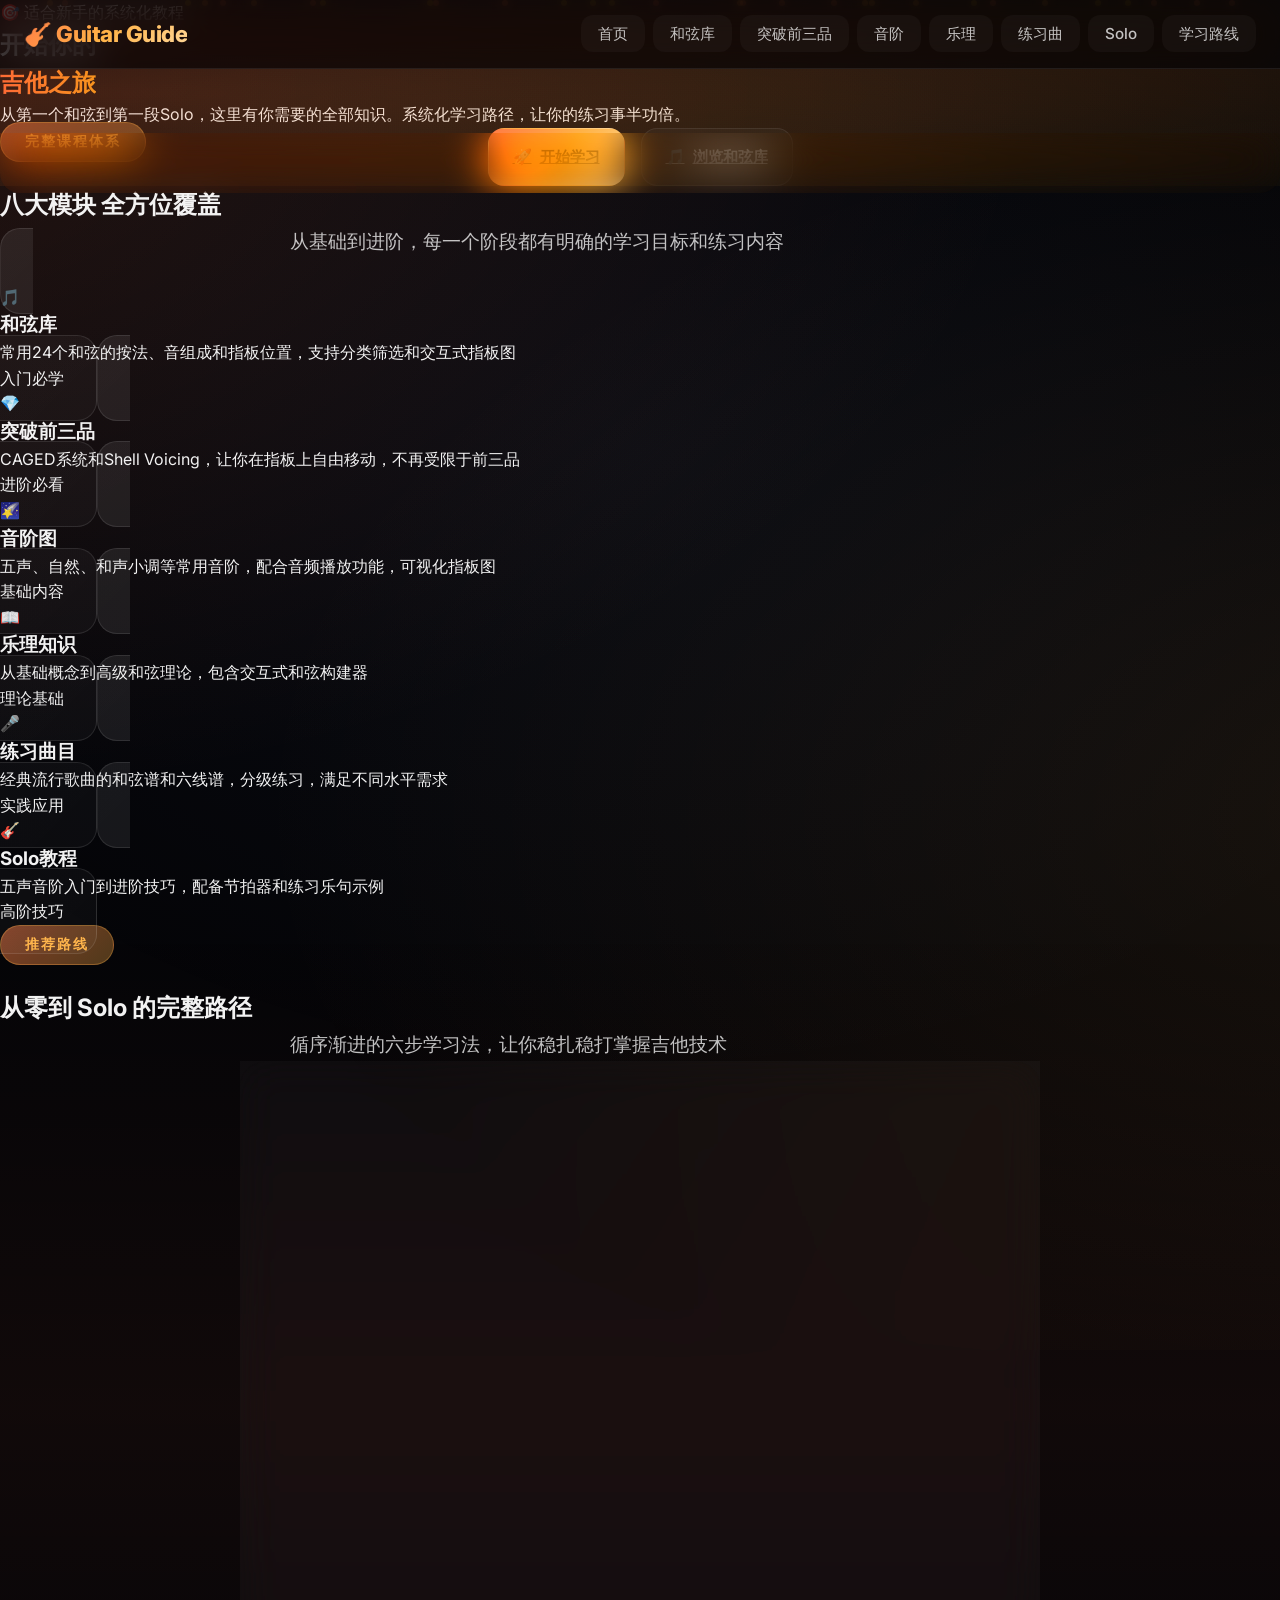
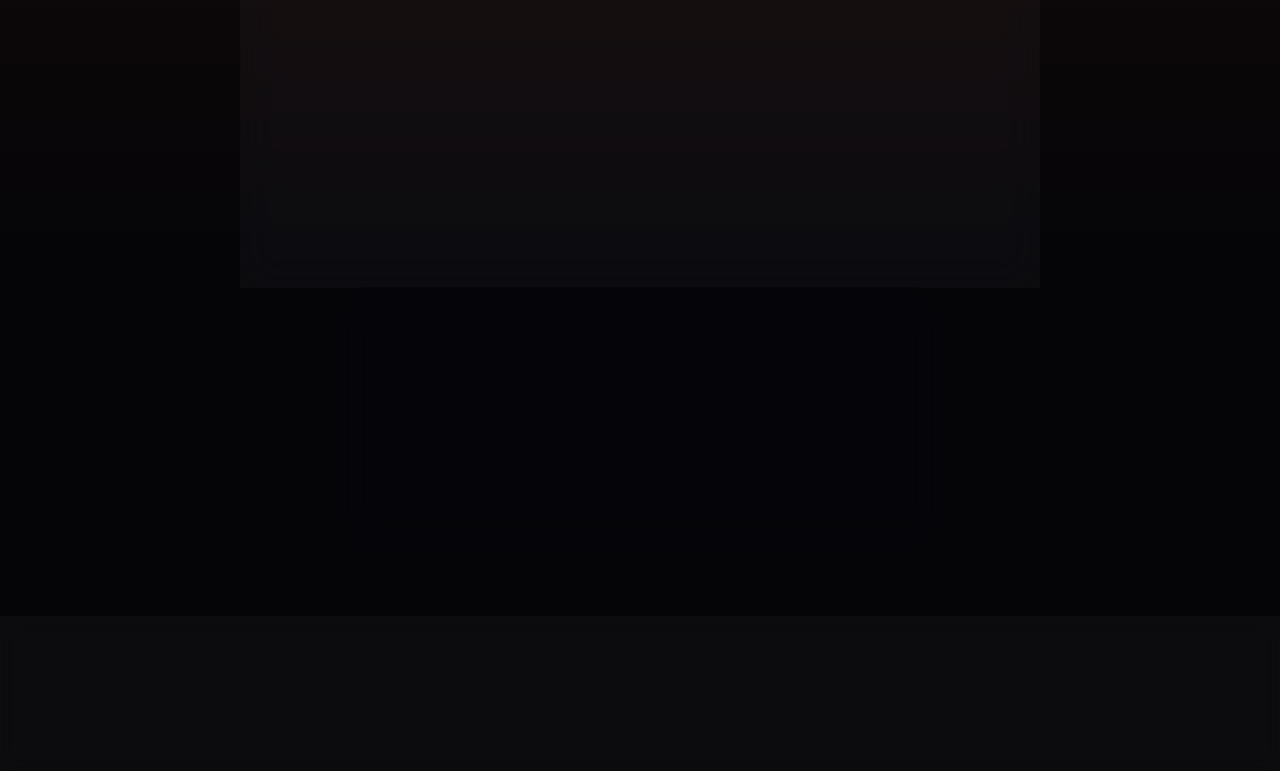
==== commit 72578f88: "feat: complete glassmorphism redesign - premium frosted glass style Complete visual overhaul with ad" ====
--- a/index.html
+++ b/index.html
@@ -5,7 +5,7 @@
   <meta name="viewport" content="width=device-width, initial-scale=1.0">
   <title>吉他学习指南 - 从零开始学吉他</title>
   <meta name="description" content="系统化吉他学习教程，涵盖和弦、音阶、乐理、Solo等全方位内容">
-  <link rel="stylesheet" href="css/style.css?v=8">
+  <link rel="stylesheet" href="css/style.css?v=9">
   <link rel="preconnect" href="https://fonts.googleapis.com">
   <link rel="preconnect" href="https://fonts.gstatic.com" crossorigin>
   <link href="https://fonts.googleapis.com/css2?family=Inter:wght@400;500;600;700;800&display=swap" rel="stylesheet">
--- a/css/style.css
+++ b/css/style.css
@@ -1,35 +1,37 @@
 /* ═══════════════════════════════════════════════════════════════
-   Guitar Learning Guide - Modern Design System 2026
-   Glassmorphism | Gradients | Animations | Dark Theme
+   Guitar Learning Guide - Premium Glassmorphism Design 2026
+   Advanced Frosted Glass | Dynamic Gradients | Fluid Animations
    ═══════════════════════════════════════════════════════════════ */
 
 /* ─── CSS Variables ─── */
 :root {
-  /* Core Colors */
-  --bg-primary: #0a0a0f;
-  --bg-secondary: #12121a;
-  --bg-tertiary: #1a1a25;
-  --bg-card: rgba(26, 26, 37, 0.6);
-  
-  /* Accent Gradients */
-  --accent-primary: #ff6b35;
-  --accent-secondary: #f7931e;
-  --accent-tertiary: #ffcc00;
-  --gradient-primary: linear-gradient(135deg, #ff6b35 0%, #f7931e 50%, #ffcc00 100%);
-  --gradient-glow: linear-gradient(135deg, rgba(255,107,53,0.4) 0%, rgba(247,147,30,0.4) 100%);
+  /* Core Colors - Deep Dark Base */
+  --bg-primary: #050508;
+  --bg-secondary: #0a0a0f;
+  --bg-tertiary: #101018;
+  
+  /* Glass Surface Colors */
+  --glass-bg: rgba(255, 255, 255, 0.03);
+  --glass-bg-light: rgba(255, 255, 255, 0.06);
+  --glass-bg-hover: rgba(255, 255, 255, 0.1);
+  --glass-border: rgba(255, 255, 255, 0.08);
+  --glass-border-light: rgba(255, 255, 255, 0.15);
+  --glass-shadow: 0 8px 32px rgba(0, 0, 0, 0.4);
+  --glass-shadow-lg: 0 25px 50px rgba(0, 0, 0, 0.5);
+  
+  /* Premium Accent Gradients */
+  --accent-primary: #ff7a45;
+  --accent-secondary: #ffb347;
+  --accent-tertiary: #ffd89b;
+  --gradient-primary: linear-gradient(135deg, #ff7a45 0%, #ffb347 50%, #ffd89b 100%);
+  --gradient-glow: linear-gradient(135deg, rgba(255,122,69,0.5) 0%, rgba(255,179,71,0.3) 100%);
+  --gradient-frost: linear-gradient(180deg, rgba(255,255,255,0.1) 0%, rgba(255,255,255,0.02) 100%);
   
   /* Text Colors */
-  --text-primary: #ffffff;
-  --text-secondary: rgba(255, 255, 255, 0.8);
-  --text-muted: rgba(255, 255, 255, 0.5);
-  
-  /* Enhanced Glass Effect */
-  --glass-bg: rgba(26, 26, 37, 0.6);
-  --glass-bg-hover: rgba(40, 40, 55, 0.75);
-  --glass-border: rgba(255, 255, 255, 0.1);
-  --glass-border-hover: rgba(255, 107, 53, 0.3);
-  --glass-shadow: 0 8px 32px rgba(0, 0, 0, 0.3);
-  --glass-shadow-hover: 0 20px 60px rgba(0, 0, 0, 0.5), 0 0 40px rgba(255, 107, 53, 0.15);
+  --text-primary: rgba(255, 255, 255, 0.95);
+  --text-secondary: rgba(255, 255, 255, 0.75);
+  --text-muted: rgba(255, 255, 255, 0.45);
+  --text-accent: #ffb347;
   
   /* Spacing */
   --space-xs: 0.5rem;
@@ -39,16 +41,15 @@
   --space-xl: 4rem;
   
   /* Border Radius */
-  --radius-sm: 8px;
-  --radius-md: 12px;
-  --radius-lg: 20px;
-  --radius-xl: 30px;
+  --radius-sm: 12px;
+  --radius-md: 16px;
+  --radius-lg: 24px;
+  --radius-xl: 32px;
   
   /* Transitions */
   --transition-fast: 0.2s cubic-bezier(0.4, 0, 0.2, 1);
   --transition-normal: 0.3s cubic-bezier(0.4, 0, 0.2, 1);
   --transition-slow: 0.5s cubic-bezier(0.4, 0, 0.2, 1);
-  --transition-bounce: 0.5s cubic-bezier(0.68, -0.55, 0.265, 1.55);
 }
 
 /* ─── Base Reset ─── */
@@ -71,58 +72,62 @@
   overflow-x: hidden;
 }
 
-/* Animated Background */
+/* Animated Aurora Background */
 body::before {
   content: '';
   position: fixed;
-  top: 0;
-  left: 0;
-  width: 100%;
-  height: 100%;
+  top: -50%;
+  left: -50%;
+  width: 200%;
+  height: 200%;
   background: 
-    radial-gradient(ellipse at 20% 20%, rgba(255,107,53,0.15) 0%, transparent 50%),
-    radial-gradient(ellipse at 80% 80%, rgba(247,147,30,0.1) 0%, transparent 50%),
-    radial-gradient(ellipse at 50% 50%, rgba(255,204,0,0.05) 0%, transparent 70%);
+    radial-gradient(ellipse at 20% 30%, rgba(255,122,69,0.12) 0%, transparent 40%),
+    radial-gradient(ellipse at 80% 70%, rgba(255,179,71,0.08) 0%, transparent 40%),
+    radial-gradient(ellipse at 50% 50%, rgba(100,149,237,0.05) 0%, transparent 50%);
   pointer-events: none;
   z-index: -1;
-  animation: bgPulse 10s ease-in-out infinite;
-}
-
-@keyframes bgPulse {
-  0%, 100% { opacity: 1; transform: scale(1); }
-  50% { opacity: 0.8; transform: scale(1.05); }
-}
-
-/* ─── Navigation ─── */
+  animation: auroraMove 20s ease-in-out infinite;
+}
+
+@keyframes auroraMove {
+  0%, 100% { transform: translate(0, 0) rotate(0deg); }
+  25% { transform: translate(2%, 2%) rotate(2deg); }
+  50% { transform: translate(-1%, 3%) rotate(-1deg); }
+  75% { transform: translate(3%, -2%) rotate(1deg); }
+}
+
+/* ─── Navigation - Premium Glass ─── */
 .main-nav {
   position: fixed;
   top: 0;
   left: 0;
   right: 0;
   z-index: 1000;
-  padding: var(--space-sm) var(--space-lg);
-  background: rgba(10, 10, 15, 0.8);
-  backdrop-filter: blur(20px);
+  padding: var(--space-sm) var(--space-md);
+  background: rgba(5, 5, 8, 0.7);
+  backdrop-filter: blur(20px) saturate(180%);
+  -webkit-backdrop-filter: blur(20px) saturate(180%);
   border-bottom: 1px solid var(--glass-border);
-  transition: var(--transition-normal);
 }
 
 .nav-container {
-  max-width: 1400px;
+  max-width: 1600px;
   margin: 0 auto;
   display: flex;
+  align-items: center;
   justify-content: space-between;
-  align-items: center;
+  gap: var(--space-md);
 }
 
 .nav-brand {
-  font-size: 1.5rem;
+  font-size: 1.4rem;
   font-weight: 800;
   background: var(--gradient-primary);
   -webkit-background-clip: text;
   -webkit-text-fill-color: transparent;
   background-clip: text;
   text-decoration: none;
+  white-space: nowrap;
   letter-spacing: -0.5px;
 }
 
@@ -130,680 +135,491 @@
   display: flex;
   gap: var(--space-xs);
   list-style: none;
+  align-items: center;
 }
 
 .nav-link {
-  padding: 0.6rem 1.2rem;
-  border-radius: var(--radius-xl);
   color: var(--text-secondary);
   text-decoration: none;
+  padding: var(--space-xs) var(--space-sm);
+  border-radius: var(--radius-sm);
   font-weight: 500;
-  font-size: 0.9rem;
-  transition: var(--transition-fast);
+  font-size: 0.95rem;
+  transition: var(--transition-normal);
   position: relative;
-  overflow: hidden;
-}
-
-.nav-link::before {
-  content: '';
-  position: absolute;
-  top: 0;
-  left: 0;
-  width: 100%;
-  height: 100%;
-  background: var(--gradient-primary);
-  opacity: 0;
-  transition: var(--transition-fast);
-  z-index: -1;
+  background: var(--glass-bg);
+  border: 1px solid transparent;
+}
+
+.nav-link:hover {
+  color: var(--text-primary);
+  background: var(--glass-bg-light);
+  border-color: var(--glass-border-light);
+  transform: translateY(-2px);
+}
+
+.nav-link.active {
+  color: var(--text-accent);
+  background: rgba(255, 179, 71, 0.1);
+  border-color: rgba(255, 179, 71, 0.3);
+}
+
+/* ─── Page Content ─── */
+.page-content {
+  max-width: 1600px;
+  margin: 0 auto;
+  padding: calc(80px + var(--space-xl)) var(--space-md) var(--space-xl);
+}
+
+/* ─── Page Header - Glass Card ─── */
+.page-header {
+  text-align: center;
+  margin-bottom: var(--space-xl);
+  padding: var(--space-xl);
+  background: var(--glass-bg);
+  backdrop-filter: blur(16px);
+  -webkit-backdrop-filter: blur(16px);
+  border: 1px solid var(--glass-border);
   border-radius: var(--radius-xl);
-}
-
-.nav-link:hover,
-.nav-link.active {
-  color: white;
-}
-
-.nav-link:hover::before,
-.nav-link.active::before {
-  opacity: 1;
-}
-
-/* ─── Hero Section ─── */
-.hero {
-  min-height: 100vh;
-  display: flex;
-  flex-direction: column;
-  justify-content: center;
-  align-items: center;
-  text-align: center;
-  padding: var(--space-xl);
-  position: relative;
-  overflow: hidden;
-}
-
-.hero::after {
-  content: '';
-  position: absolute;
-  bottom: 0;
-  left: 0;
-  right: 0;
-  height: 200px;
-  background: linear-gradient(to top, var(--bg-primary), transparent);
-  pointer-events: none;
-}
-
-.hero-badge {
-  display: inline-flex;
-  align-items: center;
-  gap: 0.5rem;
-  padding: 0.5rem 1rem;
-  background: var(--glass-bg);
-  border: 1px solid var(--glass-border);
-  border-radius: var(--radius-xl);
+  box-shadow: var(--glass-shadow);
+}
+
+.section-tag {
+  display: inline-block;
+  padding: var(--space-xs) var(--space-md);
+  background: var(--gradient-glow);
+  border: 1px solid rgba(255, 179, 71, 0.3);
+  border-radius: var(--radius-lg);
   font-size: 0.85rem;
-  color: var(--accent-secondary);
+  font-weight: 600;
+  color: var(--text-accent);
+  text-transform: uppercase;
+  letter-spacing: 2px;
   margin-bottom: var(--space-md);
-  backdrop-filter: blur(10px);
-}
-
-.hero-title {
-  font-size: clamp(2.5rem, 8vw, 5rem);
+}
+
+.page-title {
+  font-size: clamp(2.5rem, 6vw, 4.5rem);
   font-weight: 800;
-  line-height: 1.1;
   margin-bottom: var(--space-md);
   letter-spacing: -2px;
-}
-
-.hero-title span {
+  line-height: 1.1;
+}
+
+.page-title span {
   background: var(--gradient-primary);
   -webkit-background-clip: text;
   -webkit-text-fill-color: transparent;
   background-clip: text;
 }
 
-.hero-subtitle {
-  font-size: clamp(1rem, 2.5vw, 1.3rem);
+.section-desc {
+  font-size: 1.2rem;
   color: var(--text-secondary);
-  max-width: 600px;
-  margin-bottom: var(--space-lg);
-}
-
-/* ─── Buttons ─── */
-.btn {
-  display: inline-flex;
-  align-items: center;
-  justify-content: center;
-  gap: 0.5rem;
-  padding: 1rem 2rem;
-  font-size: 1rem;
-  font-weight: 600;
-  border: none;
-  border-radius: var(--radius-xl);
-  cursor: pointer;
-  transition: var(--transition-fast);
-  position: relative;
-  overflow: hidden;
-}
-
-.btn-primary {
-  background: var(--gradient-primary);
-  color: white;
-  box-shadow: 0 4px 20px rgba(255, 107, 53, 0.4);
-}
-
-.btn-primary:hover {
-  transform: translateY(-2px);
-  box-shadow: 0 8px 30px rgba(255, 107, 53, 0.6);
-}
-
-.btn-secondary {
-  background: var(--glass-bg);
-  color: var(--text-primary);
-  border: 1px solid var(--glass-border);
-  backdrop-filter: blur(10px);
-}
-
-.btn-secondary:hover {
-  background: rgba(255, 255, 255, 0.1);
-  border-color: var(--accent-primary);
+  max-width: 700px;
+  margin: 0 auto;
+  line-height: 1.8;
 }
 
 /* ─── Glass Cards ─── */
 .glass-card {
   background: var(--glass-bg);
-  border: 1px solid var(--glass-border);
-  border-radius: var(--radius-lg);
-  padding: var(--space-md);
-  backdrop-filter: blur(20px);
-  box-shadow: var(--glass-shadow);
-  transition: var(--transition-normal);
-}
-
-.glass-card:hover {
-  transform: translateY(-4px);
-  border-color: rgba(255, 107, 53, 0.3);
-  box-shadow: 0 20px 40px rgba(0, 0, 0, 0.5);
-}
-
-/* ─── Feature Cards ─── */
-.features-grid {
-  display: grid;
-  grid-template-columns: repeat(auto-fit, minmax(300px, 1fr));
-  gap: var(--space-md);
-  max-width: 1200px;
-  margin: 0 auto;
-  padding: var(--space-lg);
-}
-
-.feature-card {
-  background: var(--glass-bg);
+  backdrop-filter: blur(20px) saturate(150%);
+  -webkit-backdrop-filter: blur(20px) saturate(150%);
   border: 1px solid var(--glass-border);
   border-radius: var(--radius-lg);
   padding: var(--space-lg);
-  backdrop-filter: blur(20px);
   transition: var(--transition-normal);
   position: relative;
   overflow: hidden;
 }
 
-.feature-card::before {
+.glass-card::before {
   content: '';
   position: absolute;
   top: 0;
   left: 0;
   right: 0;
-  height: 3px;
+  height: 1px;
+  background: var(--gradient-frost);
+}
+
+.glass-card:hover {
+  background: var(--glass-bg-light);
+  border-color: var(--glass-border-light);
+  transform: translateY(-4px);
+  box-shadow: var(--glass-shadow-lg);
+}
+
+/* ─── Buttons - Glass Style ─── */
+.btn {
+  display: inline-flex;
+  align-items: center;
+  justify-content: center;
+  gap: var(--space-xs);
+  padding: var(--space-sm) var(--space-md);
+  font-size: 0.95rem;
+  font-weight: 600;
+  border-radius: var(--radius-md);
+  cursor: pointer;
+  transition: var(--transition-normal);
+  border: 1px solid var(--glass-border);
+  background: var(--glass-bg);
+  color: var(--text-secondary);
+  position: relative;
+  overflow: hidden;
+}
+
+.btn::before {
+  content: '';
+  position: absolute;
+  top: 0;
+  left: 0;
+  right: 0;
+  height: 50%;
+  background: var(--gradient-frost);
+  pointer-events: none;
+}
+
+.btn:hover {
+  background: var(--glass-bg-hover);
+  border-color: var(--glass-border-light);
+  color: var(--text-primary);
+  transform: translateY(-2px);
+}
+
+.btn-primary {
   background: var(--gradient-primary);
-  transform: scaleX(0);
+  border-color: transparent;
+  color: #000;
+}
+
+.btn-primary:hover {
+  box-shadow: 0 8px 25px rgba(255, 122, 69, 0.4);
+}
+
+/* ─── Filter Tabs - Glass Pills ─── */
+.filter-tabs {
+  display: flex;
+  gap: var(--space-xs);
+  flex-wrap: wrap;
+  margin-bottom: var(--space-lg);
+  padding: var(--space-sm);
+  background: var(--glass-bg);
+  backdrop-filter: blur(10px);
+  border: 1px solid var(--glass-border);
+  border-radius: var(--radius-xl);
+  justify-content: center;
+}
+
+.filter-tab {
+  padding: var(--space-xs) var(--space-md);
+  background: transparent;
+  border: 1px solid transparent;
+  border-radius: var(--radius-lg);
+  color: var(--text-muted);
+  font-weight: 500;
+  cursor: pointer;
   transition: var(--transition-normal);
 }
 
-.feature-card:hover::before {
-  transform: scaleX(1);
-}
-
-.feature-card:hover {
-  transform: translateY(-8px);
-  border-color: rgba(255, 107, 53, 0.3);
-}
-
-.feature-icon {
-  width: 60px;
-  height: 60px;
-  background: var(--gradient-primary);
+.filter-tab:hover {
+  background: var(--glass-bg-light);
+  color: var(--text-secondary);
+}
+
+.filter-tab.active {
+  background: var(--glass-bg-hover);
+  border-color: var(--glass-border-light);
+  color: var(--text-accent);
+}
+
+/* ─── Grids ─── */
+.chord-grid,
+.scales-grid,
+.songs-grid {
+  display: grid;
+  grid-template-columns: repeat(auto-fill, minmax(300px, 1fr));
+  gap: var(--space-md);
+  align-items: start;
+}
+
+/* ─── Cards ─── */
+.card {
+  background: var(--glass-bg);
+  backdrop-filter: blur(16px);
+  border: 1px solid var(--glass-border);
+  border-radius: var(--radius-lg);
+  padding: var(--space-md);
+  cursor: pointer;
+  transition: var(--transition-normal);
+}
+
+.card:hover {
+  background: var(--glass-bg-light);
+  border-color: var(--glass-border-light);
+}
+
+.card-header {
+  display: flex;
+  align-items: center;
+  gap: var(--space-sm);
+  margin-bottom: var(--space-sm);
+}
+
+.card-icon {
+  width: 48px;
+  height: 48px;
+  background: var(--gradient-glow);
+  border: 1px solid rgba(255, 179, 71, 0.3);
   border-radius: var(--radius-md);
   display: flex;
   align-items: center;
   justify-content: center;
-  font-size: 1.8rem;
+  font-size: 1.5rem;
+}
+
+.card-title {
+  font-size: 1.1rem;
+  font-weight: 700;
+  color: var(--text-primary);
+}
+
+.card-subtitle {
+  font-size: 0.9rem;
+  color: var(--text-muted);
+}
+
+/* ─── Fretboard Container - Glass ─── */
+.fretboard-container {
+  background: rgba(0, 0, 0, 0.3);
+  backdrop-filter: blur(10px);
+  border: 1px solid var(--glass-border);
+  border-radius: var(--radius-md);
+  padding: var(--space-md);
+  margin: var(--space-md) 0;
+  overflow-x: auto;
+}
+
+/* ─── Info Blocks ─── */
+.info-block {
+  background: var(--glass-bg);
+  backdrop-filter: blur(10px);
+  border: 1px solid var(--glass-border);
+  border-radius: var(--radius-md);
+  padding: var(--space-md);
   margin-bottom: var(--space-sm);
-  box-shadow: 0 8px 20px rgba(255, 107, 53, 0.3);
-}
-
-.feature-title {
-  font-size: 1.3rem;
+}
+
+.info-label {
+  font-size: 0.75rem;
+  color: var(--text-muted);
+  text-transform: uppercase;
+  letter-spacing: 1px;
+  margin-bottom: var(--space-xs);
+}
+
+.info-value {
+  font-size: 1.25rem;
+  font-weight: 700;
+  color: var(--text-accent);
+}
+
+/* ─── Formula Display ─── */
+.chord-formula {
+  display: flex;
+  gap: var(--space-xs);
+  align-items: center;
+  flex-wrap: wrap;
+}
+
+.formula-note {
+  padding: var(--space-xs) var(--space-sm);
+  background: var(--glass-bg-light);
+  border: 1px solid var(--glass-border);
+  border-radius: var(--radius-sm);
+  font-family: 'Fira Code', monospace;
+  font-size: 0.9rem;
+}
+
+.formula-note.root {
+  background: rgba(255, 122, 69, 0.2);
+  border-color: rgba(255, 122, 69, 0.4);
+  color: var(--text-accent);
+}
+
+.formula-arrow {
+  color: var(--text-muted);
+}
+
+/* ─── Controls ─── */
+.control-group {
+  background: var(--glass-bg);
+  backdrop-filter: blur(10px);
+  border: 1px solid var(--glass-border);
+  border-radius: var(--radius-md);
+  padding: var(--space-md);
+}
+
+.control-label {
+  font-size: 0.75rem;
+  color: var(--text-muted);
+  text-transform: uppercase;
+  letter-spacing: 1px;
+  margin-bottom: var(--space-sm);
+  display: block;
+}
+
+.control-options {
+  display: flex;
+  gap: var(--space-xs);
+  flex-wrap: wrap;
+}
+
+.option-btn {
+  padding: var(--space-xs) var(--space-md);
+  background: var(--glass-bg);
+  border: 1px solid var(--glass-border);
+  border-radius: var(--radius-sm);
+  color: var(--text-secondary);
+  font-size: 0.9rem;
+  cursor: pointer;
+  transition: var(--transition-normal);
+}
+
+.option-btn:hover {
+  background: var(--glass-bg-light);
+  border-color: var(--glass-border-light);
+  color: var(--text-primary);
+  transform: translateY(-1px);
+}
+
+.option-btn.active {
+  background: var(--gradient-primary);
+  border-color: transparent;
+  color: #000;
+  box-shadow: 0 4px 15px rgba(255, 122, 69, 0.3);
+}
+
+/* ─── Concept Cards (CAGED) ─── */
+.concept-grid {
+  display: grid;
+  grid-template-columns: repeat(auto-fit, minmax(120px, 1fr));
+  gap: var(--space-md);
+  margin: var(--space-lg) 0;
+}
+
+.concept-card {
+  background: var(--glass-bg);
+  backdrop-filter: blur(10px);
+  border: 1px solid var(--glass-border);
+  border-radius: var(--radius-lg);
+  padding: var(--space-md);
+  text-align: center;
+  cursor: pointer;
+  transition: var(--transition-normal);
+}
+
+.concept-card:hover,
+.concept-card.active {
+  background: var(--glass-bg-light);
+  border-color: var(--glass-border-light);
+  transform: translateY(-4px);
+  box-shadow: var(--glass-shadow);
+}
+
+.concept-letter {
+  width: 56px;
+  height: 56px;
+  background: var(--gradient-primary);
+  border-radius: 50%;
+  display: flex;
+  align-items: center;
+  justify-content: center;
+  font-size: 1.5rem;
+  font-weight: 800;
+  margin: 0 auto var(--space-sm);
+  color: #000;
+}
+
+.concept-name {
   font-weight: 700;
   margin-bottom: var(--space-xs);
-}
-
-.feature-desc {
+  color: var(--text-primary);
+}
+
+.concept-desc {
+  font-size: 0.85rem;
   color: var(--text-muted);
-  font-size: 0.95rem;
-}
-
-/* ─── Section Headers ─── */
-.section {
-  padding: var(--space-xl) var(--space-lg);
-  max-width: 1600px;
-  margin: 0 auto;
-}
-
-.section-header {
-  text-align: center;
-  margin-bottom: var(--space-xl);
-}
-
-.section-tag {
-  display: inline-block;
-  padding: 0.4rem 1rem;
-  background: rgba(255, 107, 53, 0.2);
-  border: 1px solid rgba(255, 107, 53, 0.3);
+}
+
+/* ─── Method Cards ─── */
+.method-card {
+  background: var(--glass-bg);
+  backdrop-filter: blur(20px) saturate(150%);
+  border: 1px solid var(--glass-border);
   border-radius: var(--radius-xl);
-  color: var(--accent-secondary);
-  font-size: 0.85rem;
-  font-weight: 600;
-  margin-bottom: var(--space-sm);
-}
-
-.section-title {
-  font-size: clamp(2rem, 5vw, 3rem);
+  margin-bottom: var(--space-lg);
+  overflow: hidden;
+}
+
+.method-header {
+  padding: var(--space-lg);
+  background: linear-gradient(135deg, rgba(255,122,69,0.1) 0%, rgba(255,179,71,0.05) 100%);
+  border-bottom: 1px solid var(--glass-border);
+}
+
+.method-title {
+  font-size: 1.6rem;
   font-weight: 800;
-  margin-bottom: var(--space-sm);
-}
-
-.section-title span {
+  margin-bottom: var(--space-xs);
   background: var(--gradient-primary);
   -webkit-background-clip: text;
   -webkit-text-fill-color: transparent;
   background-clip: text;
 }
 
-.section-desc {
+.method-subtitle {
+  color: var(--text-muted);
+  font-size: 1rem;
+}
+
+.method-content {
+  padding: var(--space-lg);
+}
+
+/* ─── Shape Info ─── */
+.shape-info {
+  background: rgba(255, 179, 71, 0.08);
+  border-left: 3px solid var(--accent-primary);
+  padding: var(--space-md);
+  border-radius: 0 var(--radius-md) var(--radius-md) 0;
+  margin-top: var(--space-md);
+  font-size: 0.95rem;
+  line-height: 1.7;
   color: var(--text-secondary);
-  font-size: 1.1rem;
-  max-width: 600px;
-  margin: 0 auto;
-}
-
-/* ─── Page Content ─── */
-.page-content {
-  padding-top: 80px;
-  min-height: 100vh;
-  max-width: 1600px;
-  margin: 0 auto;
-}
-
-.page-header {
-  padding: var(--space-xl) var(--space-lg);
-  text-align: center;
-  background: linear-gradient(180deg, rgba(255,107,53,0.1) 0%, transparent 100%);
-}
-
-.page-title {
-  font-size: clamp(2rem, 5vw, 3.5rem);
-  font-weight: 800;
-  margin-bottom: var(--space-sm);
-}
-
-.page-title span {
-  background: var(--gradient-primary);
-  -webkit-background-clip: text;
-  -webkit-text-fill-color: transparent;
-  background-clip: text;
-}
-
-/* ─── Filter Tabs ─── */
-.filter-tabs {
-  display: flex;
-  justify-content: center;
-  gap: var(--space-xs);
-  margin-bottom: var(--space-lg);
-  flex-wrap: wrap;
-}
-
-.filter-tab {
-  padding: 0.7rem 1.5rem;
-  background: var(--glass-bg);
-  border: 1px solid var(--glass-border);
-  border-radius: var(--radius-xl);
-  color: var(--text-secondary);
-  font-weight: 600;
-  cursor: pointer;
-  transition: var(--transition-fast);
-  backdrop-filter: blur(10px);
-}
-
-.filter-tab:hover {
-  border-color: var(--accent-primary);
-  color: white;
-}
-
-.filter-tab.active {
-  background: var(--gradient-primary);
-  border-color: transparent;
-  color: white;
-}
-
-/* ─── Content Cards Grid ─── */
-.content-grid {
-  display: grid;
-  grid-template-columns: repeat(auto-fill, minmax(380px, 1fr));
-  gap: var(--space-md);
-  padding: var(--space-md);
-  max-width: 1600px;
-  margin: 0 auto;
-}
-
-/* ─── Card Component ─── */
-.card {
-  background: var(--glass-bg);
-  border: 1px solid var(--glass-border);
-  border-radius: var(--radius-lg);
-  overflow: hidden;
-  transition: var(--transition-normal);
-  backdrop-filter: blur(20px);
-}
-
-.card:hover {
-  transform: translateY(-4px);
-  border-color: rgba(255, 107, 53, 0.3);
-  box-shadow: 0 20px 40px rgba(0, 0, 0, 0.4);
-}
-
-.card-header {
-  padding: var(--space-md);
-  border-bottom: 1px solid var(--glass-border);
-  display: flex;
-  justify-content: space-between;
-  align-items: center;
-}
-
-.card-title {
-  font-size: 1.2rem;
-  font-weight: 700;
-}
-
-.card-body {
-  padding: var(--space-md);
-}
-
-.card-footer {
-  padding: var(--space-sm) var(--space-md);
-  border-top: 1px solid var(--glass-border);
-  display: flex;
-  gap: var(--space-xs);
-}
-
-/* ─── Badge ─── */
-.badge {
-  display: inline-flex;
-  align-items: center;
-  padding: 0.3rem 0.8rem;
-  border-radius: var(--radius-xl);
-  font-size: 0.75rem;
-  font-weight: 600;
-  text-transform: uppercase;
-}
-
-.badge-primary {
-  background: rgba(255, 107, 53, 0.2);
-  color: var(--accent-secondary);
-  border: 1px solid rgba(255, 107, 53, 0.3);
-}
-
-.badge-secondary {
-  background: rgba(255, 255, 255, 0.1);
-  color: var(--text-secondary);
-  border: 1px solid var(--glass-border);
-}
-
-/* ─── Difficulty Stars ─── */
-.difficulty {
-  display: flex;
-  gap: 2px;
-}
-
-.difficulty-star {
-  color: var(--accent-tertiary);
-}
-
-.difficulty-star.empty {
-  color: var(--text-muted);
-}
-
-/* ─── Progress Bar ─── */
-.progress-bar {
-  width: 100%;
-  height: 6px;
-  background: rgba(255, 255, 255, 0.1);
-  border-radius: 3px;
-  overflow: hidden;
-  margin: var(--space-sm) 0;
-}
-
-.progress-fill {
-  height: 100%;
-  background: var(--gradient-primary);
-  border-radius: 3px;
-  transition: width var(--transition-slow);
-}
-
-/* ─── Fretboard Container ─── */
-.fretboard-container {
-  background: var(--bg-secondary);
-  border: 1px solid var(--glass-border);
-  border-radius: var(--radius-md);
-  padding: var(--space-md);
-  margin: var(--space-md) 0;
-  overflow-x: auto;
-}
-
-/* ─── Tab Content ─── */
-.tab-content {
-  background: var(--bg-secondary);
-  border-radius: var(--radius-md);
-  padding: var(--space-md);
-  font-family: 'Fira Code', 'Courier New', monospace;
-  font-size: 0.9rem;
-  line-height: 1.6;
-  overflow-x: auto;
-}
-
-/* ─── Chord Sheet ─── */
-.chord-sheet {
-  background: var(--bg-secondary);
-  border-radius: var(--radius-md);
-  padding: var(--space-md);
-  font-family: 'Fira Code', monospace;
-}
-
-.chord-line {
-  color: var(--accent-secondary);
-  font-weight: 700;
-  margin-bottom: 2px;
-}
-
-.lyric-line {
-  color: var(--text-primary);
-  margin-bottom: var(--space-sm);
-}
-
-/* ─── Audio Player ─── */
-.audio-player {
-  display: flex;
-  align-items: center;
-  gap: var(--space-sm);
-  padding: var(--space-sm);
-  background: var(--glass-bg);
-  border-radius: var(--radius-md);
-  border: 1px solid var(--glass-border);
-}
-
-.play-btn {
-  width: 48px;
-  height: 48px;
-  border-radius: 50%;
-  background: var(--gradient-primary);
-  border: none;
-  color: white;
-  font-size: 1.2rem;
-  cursor: pointer;
-  display: flex;
-  align-items: center;
-  justify-content: center;
-  transition: var(--transition-fast);
-  box-shadow: 0 4px 15px rgba(255, 107, 53, 0.4);
-}
-
-.play-btn:hover {
-  transform: scale(1.1);
-  box-shadow: 0 6px 20px rgba(255, 107, 53, 0.6);
-}
-
-/* ─── Metronome ─── */
-.metronome-display {
-  display: flex;
-  align-items: center;
-  gap: var(--space-md);
-  padding: var(--space-md);
-  background: var(--glass-bg);
-  border-radius: var(--radius-lg);
-  border: 1px solid var(--glass-border);
-}
-
-.bpm-slider {
-  flex: 1;
-  -webkit-appearance: none;
-  height: 6px;
-  background: rgba(255, 255, 255, 0.1);
-  border-radius: 3px;
-  outline: none;
-}
-
-.bpm-slider::-webkit-slider-thumb {
-  -webkit-appearance: none;
-  width: 20px;
-  height: 20px;
-  background: var(--gradient-primary);
-  border-radius: 50%;
-  cursor: pointer;
-  box-shadow: 0 2px 10px rgba(255, 107, 53, 0.5);
-}
-
-/* ─── Beat Indicator ─── */
-.beat-indicator {
-  display: flex;
-  gap: 8px;
-  justify-content: center;
-  margin: var(--space-md) 0;
-}
-
-.beat-dot {
-  width: 16px;
-  height: 16px;
-  border-radius: 50%;
-  background: rgba(255, 255, 255, 0.2);
-  transition: var(--transition-fast);
-}
-
-.beat-dot.active {
-  background: var(--gradient-primary);
-  box-shadow: 0 0 20px rgba(255, 107, 53, 0.8);
-  transform: scale(1.3);
-}
-
-.beat-dot:first-child.active {
-  background: linear-gradient(135deg, #ff6b35 0%, #ff4444 100%);
-}
-
-/* ─── Expandable Section ─── */
-.expandable {
-  border: 1px solid var(--glass-border);
-  border-radius: var(--radius-md);
-  overflow: hidden;
-  margin-bottom: var(--space-sm);
-}
-
-.expandable-header {
-  padding: var(--space-sm) var(--space-md);
-  background: var(--glass-bg);
-  cursor: pointer;
-  display: flex;
-  justify-content: space-between;
-  align-items: center;
-  transition: var(--transition-fast);
-}
-
-.expandable-header:hover {
-  background: rgba(255, 255, 255, 0.05);
-}
-
-.expandable-content {
-  max-height: 0;
-  overflow: hidden;
-  transition: max-height var(--transition-slow);
-}
-
-.expandable.open .expandable-content {
-  max-height: 2000px;
-}
-
-.expandable-icon {
-  transition: transform var(--transition-fast);
-}
-
-.expandable.open .expandable-icon {
-  transform: rotate(180deg);
-}
-
-/* ─── Tooltip ─── */
-.tooltip {
-  position: relative;
-}
-
-.tooltip::after {
-  content: attr(data-tooltip);
-  position: absolute;
-  bottom: 100%;
-  left: 50%;
-  transform: translateX(-50%);
-  padding: 0.5rem 1rem;
-  background: var(--bg-tertiary);
-  border: 1px solid var(--glass-border);
-  border-radius: var(--radius-sm);
-  font-size: 0.85rem;
-  white-space: nowrap;
-  opacity: 0;
-  visibility: hidden;
-  transition: var(--transition-fast);
-  z-index: 100;
-}
-
-.tooltip:hover::after {
-  opacity: 1;
-  visibility: visible;
-  bottom: calc(100% + 8px);
 }
 
 /* ─── Footer ─── */
 .footer {
-  padding: var(--space-xl) var(--space-lg);
   text-align: center;
+  padding: var(--space-xl) var(--space-md);
+  background: var(--glass-bg);
+  backdrop-filter: blur(10px);
   border-top: 1px solid var(--glass-border);
-  background: var(--bg-secondary);
+  color: var(--text-muted);
   margin-top: var(--space-xl);
-}
-
-.footer p {
-  color: var(--text-muted);
-  font-size: 0.9rem;
-}
-
-/* ─── Scrollbar ─── */
-::-webkit-scrollbar {
-  width: 8px;
-  height: 8px;
-}
-
-::-webkit-scrollbar-track {
-  background: var(--bg-secondary);
-}
-
-::-webkit-scrollbar-thumb {
-  background: var(--accent-primary);
-  border-radius: 4px;
-}
-
-::-webkit-scrollbar-thumb:hover {
-  background: var(--accent-secondary);
-}
-
-/* ─── Selection ─── */
-::selection {
-  background: rgba(255, 107, 53, 0.3);
-  color: white;
 }
 
 /* ─── Responsive ─── */
 @media (max-width: 768px) {
   .nav-links {
-    display: flex;
     overflow-x: auto;
     flex-wrap: nowrap;
-    gap: var(--space-xs);
     max-width: calc(100vw - 140px);
     scrollbar-width: none;
     -ms-overflow-style: none;
+    gap: calc(var(--space-xs) / 2);
   }
   
   .nav-links::-webkit-scrollbar {
@@ -812,28 +628,32 @@
   
   .nav-link {
     white-space: nowrap;
-    padding: var(--space-xs) var(--space-sm);
-    font-size: 0.9rem;
-  }
-  
-  .nav-container {
-    padding: 0 var(--space-md);
-  }
-  
-  .hero {
-    padding: var(--space-lg) var(--space-md);
-  }
-  
-  .features-grid,
-  .content-grid {
+    padding: calc(var(--space-xs) / 2) var(--space-sm);
+    font-size: 0.85rem;
+  }
+  
+  .page-content {
+    padding: calc(70px + var(--space-lg)) var(--space-sm) var(--space-lg);
+  }
+  
+  .page-header {
+    padding: var(--space-lg);
+  }
+  
+  .chord-grid,
+  .scales-grid,
+  .songs-grid {
     grid-template-columns: 1fr;
-    padding: var(--space-sm);
+  }
+  
+  .concept-grid {
+    grid-template-columns: repeat(3, 1fr);
   }
   
   .filter-tabs {
     overflow-x: auto;
     flex-wrap: nowrap;
-    padding-bottom: var(--space-xs);
+    justify-content: flex-start;
   }
 }
 
@@ -854,12 +674,8 @@
 }
 
 @keyframes pulse {
-  0%, 100% {
-    transform: scale(1);
-  }
-  50% {
-    transform: scale(1.05);
-  }
+  0%, 100% { transform: scale(1); }
+  50% { transform: scale(1.05); }
 }
 
 .pulse {
@@ -874,716 +690,34 @@
   background-clip: text;
 }
 
-.glow {
-  box-shadow: 0 0 40px rgba(255, 107, 53, 0.3);
-}
-
-.divider {
-  height: 1px;
-  background: linear-gradient(90deg, transparent, var(--glass-border), transparent);
-  margin: var(--space-lg) 0;
-}
-
-/* ═══════════════════════════════════════════════════════════════
-   Enhanced Animations & Effects
-   ═══════════════════════════════════════════════════════════════ */
-
-/* Floating Animation */
-@keyframes float {
-  0%, 100% { transform: translateY(0px); }
-  50% { transform: translateY(-10px); }
-}
-
-.float {
-  animation: float 3s ease-in-out infinite;
-}
-
-/* Shimmer Effect */
-@keyframes shimmer {
-  0% { background-position: -200% 0; }
-  100% { background-position: 200% 0; }
-}
-
-.shimmer {
-  background: linear-gradient(90deg, transparent, rgba(255,255,255,0.1), transparent);
-  background-size: 200% 100%;
-  animation: shimmer 2s infinite;
-}
-
-/* Glow Pulse */
-@keyframes glowPulse {
-  0%, 100% { box-shadow: 0 0 20px rgba(255, 107, 53, 0.3); }
-  50% { box-shadow: 0 0 40px rgba(255, 107, 53, 0.6); }
-}
-
-.glow-pulse {
-  animation: glowPulse 2s ease-in-out infinite;
-}
-
-/* Rotate Animation */
-@keyframes rotate {
-  from { transform: rotate(0deg); }
-  to { transform: rotate(360deg); }
-}
-
-.rotate {
-  animation: rotate 10s linear infinite;
-}
-
-/* Bounce In */
-@keyframes bounceIn {
-  0% { opacity: 0; transform: scale(0.3); }
-  50% { transform: scale(1.05); }
-  70% { transform: scale(0.9); }
-  100% { opacity: 1; transform: scale(1); }
-}
-
-.bounce-in {
-  animation: bounceIn 0.6s var(--transition-bounce);
-}
-
-/* Slide In From Left */
-@keyframes slideInLeft {
-  from { opacity: 0; transform: translateX(-50px); }
-  to { opacity: 1; transform: translateX(0); }
-}
-
-.slide-in-left {
-  animation: slideInLeft 0.5s ease forwards;
-}
-
-/* Slide In From Right */
-@keyframes slideInRight {
-  from { opacity: 0; transform: translateX(50px); }
-  to { opacity: 1; transform: translateX(0); }
-}
-
-.slide-in-right {
-  animation: slideInRight 0.5s ease forwards;
-}
-
-/* Flip Card Effect */
-.flip-card {
-  perspective: 1000px;
-}
-
-.flip-card-inner {
-  position: relative;
-  width: 100%;
-  height: 100%;
-  transition: transform 0.8s;
-  transform-style: preserve-3d;
-}
-
-.flip-card:hover .flip-card-inner {
-  transform: rotateY(180deg);
-}
-
-/* Glass Shimmer Border */
-.glass-shimmer {
-  position: relative;
-  overflow: hidden;
-}
-
-.glass-shimmer::before {
-  content: '';
-  position: absolute;
-  top: -50%;
-  left: -50%;
-  width: 200%;
-  height: 200%;
-  background: linear-gradient(
-    45deg,
-    transparent 30%,
-    rgba(255, 255, 255, 0.1) 50%,
-    transparent 70%
-  );
-  transform: rotate(45deg);
-  animation: shimmer 3s infinite;
-  pointer-events: none;
-}
-
-/* Magnetic Button Effect */
-.magnetic-btn {
-  transition: transform 0.3s cubic-bezier(0.25, 0.46, 0.45, 0.94);
-}
-
-.magnetic-btn:hover {
-  transform: scale(1.05);
-}
-
-/* Text Reveal Animation */
-@keyframes textReveal {
-  0% { clip-path: inset(0 100% 0 0); }
-  100% { clip-path: inset(0 0 0 0); }
-}
-
-.text-reveal {
-  animation: textReveal 0.8s ease forwards;
-}
-
-/* Particle Background */
-.particles {
-  position: fixed;
-  top: 0;
-  left: 0;
-  width: 100%;
-  height: 100%;
-  pointer-events: none;
-  z-index: -1;
-  overflow: hidden;
-}
-
-.particle {
-  position: absolute;
-  width: 4px;
-  height: 4px;
-  background: rgba(255, 107, 53, 0.3);
-  border-radius: 50%;
-  animation: float 15s infinite;
-}
-
-/* Enhanced Glass Card with Hover Glow */
-.glass-card-enhanced {
-  background: linear-gradient(135deg, rgba(255,255,255,0.1) 0%, rgba(255,255,255,0.05) 100%);
-  backdrop-filter: blur(20px) saturate(180%);
-  border: 1px solid rgba(255,255,255,0.15);
+.glass {
+  background: var(--glass-bg);
+  backdrop-filter: blur(16px);
+  border: 1px solid var(--glass-border);
   border-radius: var(--radius-lg);
-  padding: var(--space-md);
-  transition: all 0.4s cubic-bezier(0.4, 0, 0.2, 1);
-  position: relative;
-  overflow: hidden;
-}
-
-.glass-card-enhanced::before {
-  content: '';
-  position: absolute;
-  inset: 0;
-  background: radial-gradient(circle at var(--mouse-x, 50%) var(--mouse-y, 50%), rgba(255,107,53,0.15) 0%, transparent 50%);
-  opacity: 0;
-  transition: opacity 0.3s;
-  pointer-events: none;
-}
-
-.glass-card-enhanced:hover::before {
-  opacity: 1;
-}
-
-.glass-card-enhanced:hover {
-  transform: translateY(-8px) scale(1.02);
-  border-color: rgba(255, 107, 53, 0.4);
-  box-shadow: 0 25px 50px rgba(0,0,0,0.5), 0 0 30px rgba(255,107,53,0.2);
-}
-
-/* Neon Text Effect */
-.neon-text {
-  color: #fff;
-  text-shadow: 
-    0 0 5px rgba(255,107,53,0.8),
-    0 0 10px rgba(255,107,53,0.6),
-    0 0 20px rgba(255,107,53,0.4),
-    0 0 40px rgba(255,107,53,0.2);
-}
-
-/* Loading Spinner */
-@keyframes spin {
-  to { transform: rotate(360deg); }
-}
-
-.spinner {
-  width: 40px;
-  height: 40px;
-  border: 3px solid rgba(255,107,53,0.3);
-  border-top-color: var(--accent-primary);
-  border-radius: 50%;
-  animation: spin 1s linear infinite;
-}
-
-/* Stagger Animation Delays */
-.stagger-1 { animation-delay: 0.1s; }
-.stagger-2 { animation-delay: 0.2s; }
-.stagger-3 { animation-delay: 0.3s; }
-.stagger-4 { animation-delay: 0.4s; }
-.stagger-5 { animation-delay: 0.5s; }
-
-/* Ripple Effect */
-.ripple {
-  position: relative;
-  overflow: hidden;
-}
-
-.ripple::after {
-  content: '';
-  position: absolute;
-  width: 100%;
-  height: 100%;
-  top: 0;
-  left: 0;
-  background: radial-gradient(circle, rgba(255,255,255,0.3) 0%, transparent 70%);
-  transform: scale(0);
-  opacity: 0;
-  transition: transform 0.5s, opacity 0.5s;
-}
-
-.ripple:active::after {
-  transform: scale(2);
-  opacity: 1;
-  transition: 0s;
-}
-
-/* ═══════════════════════════════════════════════════════════════
-   Ultra Fancy Effects Suite
-   ═══════════════════════════════════════════════════════════════ */
-
-/* Animated Background Gradient */
-@keyframes gradientShift {
-  0% { background-position: 0% 50%; }
-  50% { background-position: 100% 50%; }
-  100% { background-position: 0% 50%; }
-}
-
-.animated-gradient {
-  background: linear-gradient(-45deg, #0a0a0f, #1a1a2e, #16213e, #0f3460);
-  background-size: 400% 400%;
-  animation: gradientShift 15s ease infinite;
-}
-
-/* Floating Particles Background */
-.particles-bg {
-  position: fixed;
-  top: 0;
-  left: 0;
-  width: 100%;
-  height: 100%;
-  pointer-events: none;
-  z-index: -1;
-  overflow: hidden;
-}
-
-.particle {
-  position: absolute;
-  width: 4px;
-  height: 4px;
-  background: rgba(255, 107, 53, 0.4);
-  border-radius: 50%;
-  animation: particleFloat 20s infinite linear;
-  box-shadow: 0 0 10px rgba(255, 107, 53, 0.6);
-}
-
-.particle:nth-child(3n) {
-  background: rgba(247, 147, 30, 0.4);
-  box-shadow: 0 0 10px rgba(247, 147, 30, 0.6);
-}
-
-.particle:nth-child(5n) {
-  background: rgba(255, 204, 0, 0.3);
-  box-shadow: 0 0 10px rgba(255, 204, 0, 0.5);
-}
-
-@keyframes particleFloat {
-  0% {
-    transform: translateY(100vh) translateX(0) scale(0);
-    opacity: 0;
-  }
-  10% {
-    opacity: 1;
-    transform: translateY(90vh) translateX(10px) scale(1);
-  }
-  90% {
-    opacity: 1;
-    transform: translateY(10vh) translateX(-10px) scale(1);
-  }
-  100% {
-    transform: translateY(-10vh) translateX(0) scale(0);
-    opacity: 0;
-  }
-}
-
-/* Holographic Card Effect */
-.holo-card {
-  position: relative;
-  background: linear-gradient(135deg, rgba(255,255,255,0.1) 0%, rgba(255,255,255,0.05) 50%, rgba(255,255,255,0.02) 100%);
-  backdrop-filter: blur(20px) saturate(180%);
-  border: 1px solid rgba(255,255,255,0.1);
-  border-radius: var(--radius-lg);
-  overflow: hidden;
-  transition: all 0.4s cubic-bezier(0.4, 0, 0.2, 1);
-}
-
-.holo-card::before {
-  content: '';
-  position: absolute;
-  top: -50%;
-  left: -50%;
-  width: 200%;
-  height: 200%;
-  background: conic-gradient(
-    from 0deg,
-    transparent 0deg,
-    rgba(255, 107, 53, 0.1) 60deg,
-    rgba(247, 147, 30, 0.1) 120deg,
-    transparent 180deg,
-    transparent 360deg
-  );
-  animation: holoRotate 4s linear infinite;
-  opacity: 0;
-  transition: opacity 0.3s;
-  pointer-events: none;
-}
-
-.holo-card:hover::before {
-  opacity: 1;
-}
-
-.holo-card:hover {
-  transform: translateY(-8px) scale(1.02);
-  border-color: rgba(255, 107, 53, 0.4);
-  box-shadow: 
-    0 25px 50px rgba(0,0,0,0.5),
-    0 0 60px rgba(255,107,53,0.2),
-    inset 0 0 30px rgba(255,255,255,0.05);
-}
-
-@keyframes holoRotate {
-  from { transform: rotate(0deg); }
-  to { transform: rotate(360deg); }
-}
-
-/* Neon Glow Border */
-.neon-border {
-  position: relative;
-  border-radius: var(--radius-lg);
-}
-
-.neon-border::before {
-  content: '';
-  position: absolute;
-  inset: -2px;
-  background: linear-gradient(45deg, #ff6b35, #f7931e, #ffcc00, #ff6b35);
-  border-radius: inherit;
-  z-index: -1;
-  opacity: 0;
-  transition: opacity 0.3s;
-  filter: blur(8px);
-}
-
-.neon-border:hover::before {
-  opacity: 0.7;
-  animation: neonPulse 1.5s ease-in-out infinite;
-}
-
-@keyframes neonPulse {
-  0%, 100% { filter: blur(8px) brightness(1); }
-  50% { filter: blur(12px) brightness(1.3); }
-}
-
-/* Glass Morphism Button */
-.glass-btn {
-  position: relative;
-  padding: 0.875rem 2rem;
-  background: rgba(255, 255, 255, 0.05);
-  backdrop-filter: blur(10px);
-  border: 1px solid rgba(255, 255, 255, 0.1);
-  border-radius: var(--radius-xl);
-  color: var(--text-primary);
-  font-weight: 600;
-  cursor: pointer;
-  overflow: hidden;
-  transition: all 0.3s cubic-bezier(0.4, 0, 0.2, 1);
-}
-
-.glass-btn::before {
-  content: '';
-  position: absolute;
-  inset: 0;
-  background: linear-gradient(135deg, rgba(255,107,53,0.2) 0%, transparent 50%);
-  opacity: 0;
-  transition: opacity 0.3s;
-}
-
-.glass-btn:hover {
-  transform: translateY(-2px) scale(1.05);
-  border-color: rgba(255, 107, 53, 0.4);
-  box-shadow: 0 10px 30px rgba(255, 107, 53, 0.3);
-}
-
-.glass-btn:hover::before {
-  opacity: 1;
-}
-
-.glass-btn:active {
-  transform: translateY(0) scale(0.98);
-}
-
-/* Scroll Reveal Animation */
-.reveal {
-  opacity: 0;
-  transform: translateY(30px);
-  transition: all 0.6s cubic-bezier(0.4, 0, 0.2, 1);
-}
-
-.reveal.active {
-  opacity: 1;
-  transform: translateY(0);
-}
-
-.reveal-left {
-  opacity: 0;
-  transform: translateX(-50px);
-  transition: all 0.6s cubic-bezier(0.4, 0, 0.2, 1);
-}
-
-.reveal-left.active {
-  opacity: 1;
-  transform: translateX(0);
-}
-
-.reveal-right {
-  opacity: 0;
-  transform: translateX(50px);
-  transition: all 0.6s cubic-bezier(0.4, 0, 0.2, 1);
-}
-
-.reveal-right.active {
-  opacity: 1;
-  transform: translateX(0);
-}
-
-/* Scale Reveal */
-.reveal-scale {
-  opacity: 0;
-  transform: scale(0.8);
-  transition: all 0.5s cubic-bezier(0.68, -0.55, 0.265, 1.55);
-}
-
-.reveal-scale.active {
-  opacity: 1;
-  transform: scale(1);
-}
-
-/* Text Glitch Effect */
-.glitch {
-  position: relative;
-}
-
-.glitch::before,
-.glitch::after {
-  content: attr(data-text);
-  position: absolute;
-  top: 0;
-  left: 0;
-  width: 100%;
-  height: 100%;
-  opacity: 0;
-}
-
-.glitch:hover::before {
-  animation: glitch1 0.3s linear infinite;
-  color: #ff6b35;
-  z-index: -1;
-  opacity: 0.8;
-}
-
-.glitch:hover::after {
-  animation: glitch2 0.3s linear infinite;
-  color: #00ffff;
-  z-index: -2;
-  opacity: 0.8;
-}
-
-@keyframes glitch1 {
-  0%, 100% { transform: translate(0); }
-  20% { transform: translate(-2px, 2px); }
-  40% { transform: translate(-2px, -2px); }
-  60% { transform: translate(2px, 2px); }
-  80% { transform: translate(2px, -2px); }
-}
-
-@keyframes glitch2 {
-  0%, 100% { transform: translate(0); }
-  20% { transform: translate(2px, -2px); }
-  40% { transform: translate(2px, 2px); }
-  60% { transform: translate(-2px, -2px); }
-  80% { transform: translate(-2px, 2px); }
-}
-
-/* Shine Effect */
-.shine {
-  position: relative;
-  overflow: hidden;
-}
-
-.shine::after {
-  content: '';
-  position: absolute;
-  top: -50%;
-  left: -50%;
-  width: 200%;
-  height: 200%;
-  background: linear-gradient(
-    to right,
-    transparent 0%,
-    rgba(255, 255, 255, 0.1) 50%,
-    transparent 100%
-  );
-  transform: rotate(30deg) translateX(-100%);
-  transition: transform 0.6s;
-}
-
-.shine:hover::after {
-  transform: rotate(30deg) translateX(100%);
-}
-
-/* 3D Card Tilt Effect */
-.tilt-card {
-  transform-style: preserve-3d;
-  transition: transform 0.3s ease;
-}
-
-.tilt-card:hover {
-  transform: perspective(1000px) rotateX(5deg) rotateY(-5deg) translateZ(20px);
-}
-
-/* Magnetic Effect */
-.magnetic {
-  transition: transform 0.2s cubic-bezier(0.25, 0.46, 0.45, 0.94);
-}
-
-/* Gradient Text Animation */
-.gradient-text-animated {
-  background: linear-gradient(90deg, #ff6b35, #f7931e, #ffcc00, #ff6b35);
-  background-size: 300% 100%;
-  -webkit-background-clip: text;
-  -webkit-text-fill-color: transparent;
-  background-clip: text;
-  animation: gradientText 3s ease infinite;
-}
-
-@keyframes gradientText {
-  0%, 100% { background-position: 0% 50%; }
-  50% { background-position: 100% 50%; }
-}
-
-/* Liquid Button */
-.liquid-btn {
-  position: relative;
-  overflow: hidden;
-  z-index: 1;
-}
-
-.liquid-btn::before {
-  content: '';
-  position: absolute;
-  top: 50%;
-  left: 50%;
-  width: 0;
-  height: 0;
-  background: rgba(255, 107, 53, 0.3);
-  border-radius: 50%;
-  transform: translate(-50%, -50%);
-  transition: width 0.6s, height 0.6s;
-  z-index: -1;
-}
-
-.liquid-btn:hover::before {
-  width: 300%;
-  height: 300%;
-}
-
-/* Frosted Glass Panel */
-.frosted-panel {
-  background: linear-gradient(135deg, 
-    rgba(255, 255, 255, 0.1) 0%, 
-    rgba(255, 255, 255, 0.05) 50%,
-    rgba(255, 255, 255, 0.02) 100%
-  );
-  backdrop-filter: blur(30px) saturate(200%);
-  border: 1px solid rgba(255, 255, 255, 0.15);
-  border-radius: var(--radius-lg);
-  box-shadow: 
-    0 25px 50px rgba(0, 0, 0, 0.3),
-    inset 0 0 0 1px rgba(255, 255, 255, 0.05);
-}
-
-/* Pulse Ring Animation */
-.pulse-ring {
-  position: relative;
-}
-
-.pulse-ring::before {
-  content: '';
-  position: absolute;
-  inset: -4px;
-  border: 2px solid rgba(255, 107, 53, 0.5);
-  border-radius: inherit;
-  animation: pulseRing 2s ease-out infinite;
-  opacity: 0;
-}
-
-@keyframes pulseRing {
-  0% { transform: scale(1); opacity: 0.5; }
-  100% { transform: scale(1.1); opacity: 0; }
-}
-
-/* Wave Animation */
-@keyframes wave {
-  0%, 100% { transform: translateY(0); }
-  25% { transform: translateY(-5px); }
-  75% { transform: translateY(5px); }
-}
-
-.wave {
-  display: inline-block;
-  animation: wave 2s ease-in-out infinite;
-}
-
-.wave-delay-1 { animation-delay: 0.1s; }
-.wave-delay-2 { animation-delay: 0.2s; }
-.wave-delay-3 { animation-delay: 0.3s; }
-
-/* Scrollbar Styling */
+}
+
+/* ─── Scrollbar ─── */
 ::-webkit-scrollbar {
   width: 8px;
   height: 8px;
 }
 
 ::-webkit-scrollbar-track {
-  background: rgba(255, 255, 255, 0.05);
+  background: var(--bg-secondary);
+}
+
+::-webkit-scrollbar-thumb {
+  background: var(--glass-border-light);
   border-radius: 4px;
 }
 
-::-webkit-scrollbar-thumb {
-  background: linear-gradient(180deg, rgba(255,107,53,0.6), rgba(247,147,30,0.6));
-  border-radius: 4px;
-}
-
 ::-webkit-scrollbar-thumb:hover {
-  background: linear-gradient(180deg, rgba(255,107,53,0.8), rgba(247,147,30,0.8));
-}
-
-/* Aurora Background Effect */
-.aurora-bg {
-  position: relative;
-  overflow: hidden;
-}
-
-.aurora-bg::before {
-  content: '';
-  position: absolute;
-  top: -50%;
-  left: -50%;
-  width: 200%;
-  height: 200%;
-  background: 
-    radial-gradient(ellipse at 20% 50%, rgba(255, 107, 53, 0.15) 0%, transparent 50%),
-    radial-gradient(ellipse at 80% 50%, rgba(247, 147, 30, 0.1) 0%, transparent 50%),
-    radial-gradient(ellipse at 50% 80%, rgba(255, 204, 0, 0.08) 0%, transparent 50%);
-  animation: auroraMove 20s ease-in-out infinite;
-  pointer-events: none;
-}
-
-@keyframes auroraMove {
-  0%, 100% { transform: translate(0, 0) rotate(0deg); }
-  33% { transform: translate(2%, 2%) rotate(5deg); }
-  66% { transform: translate(-2%, 1%) rotate(-5deg); }
-}
+  background: var(--glass-border);
+}
+
+/* ─── Selection ─── */
+::selection {
+  background: rgba(255, 122, 69, 0.3);
+  color: var(--text-primary);
+}
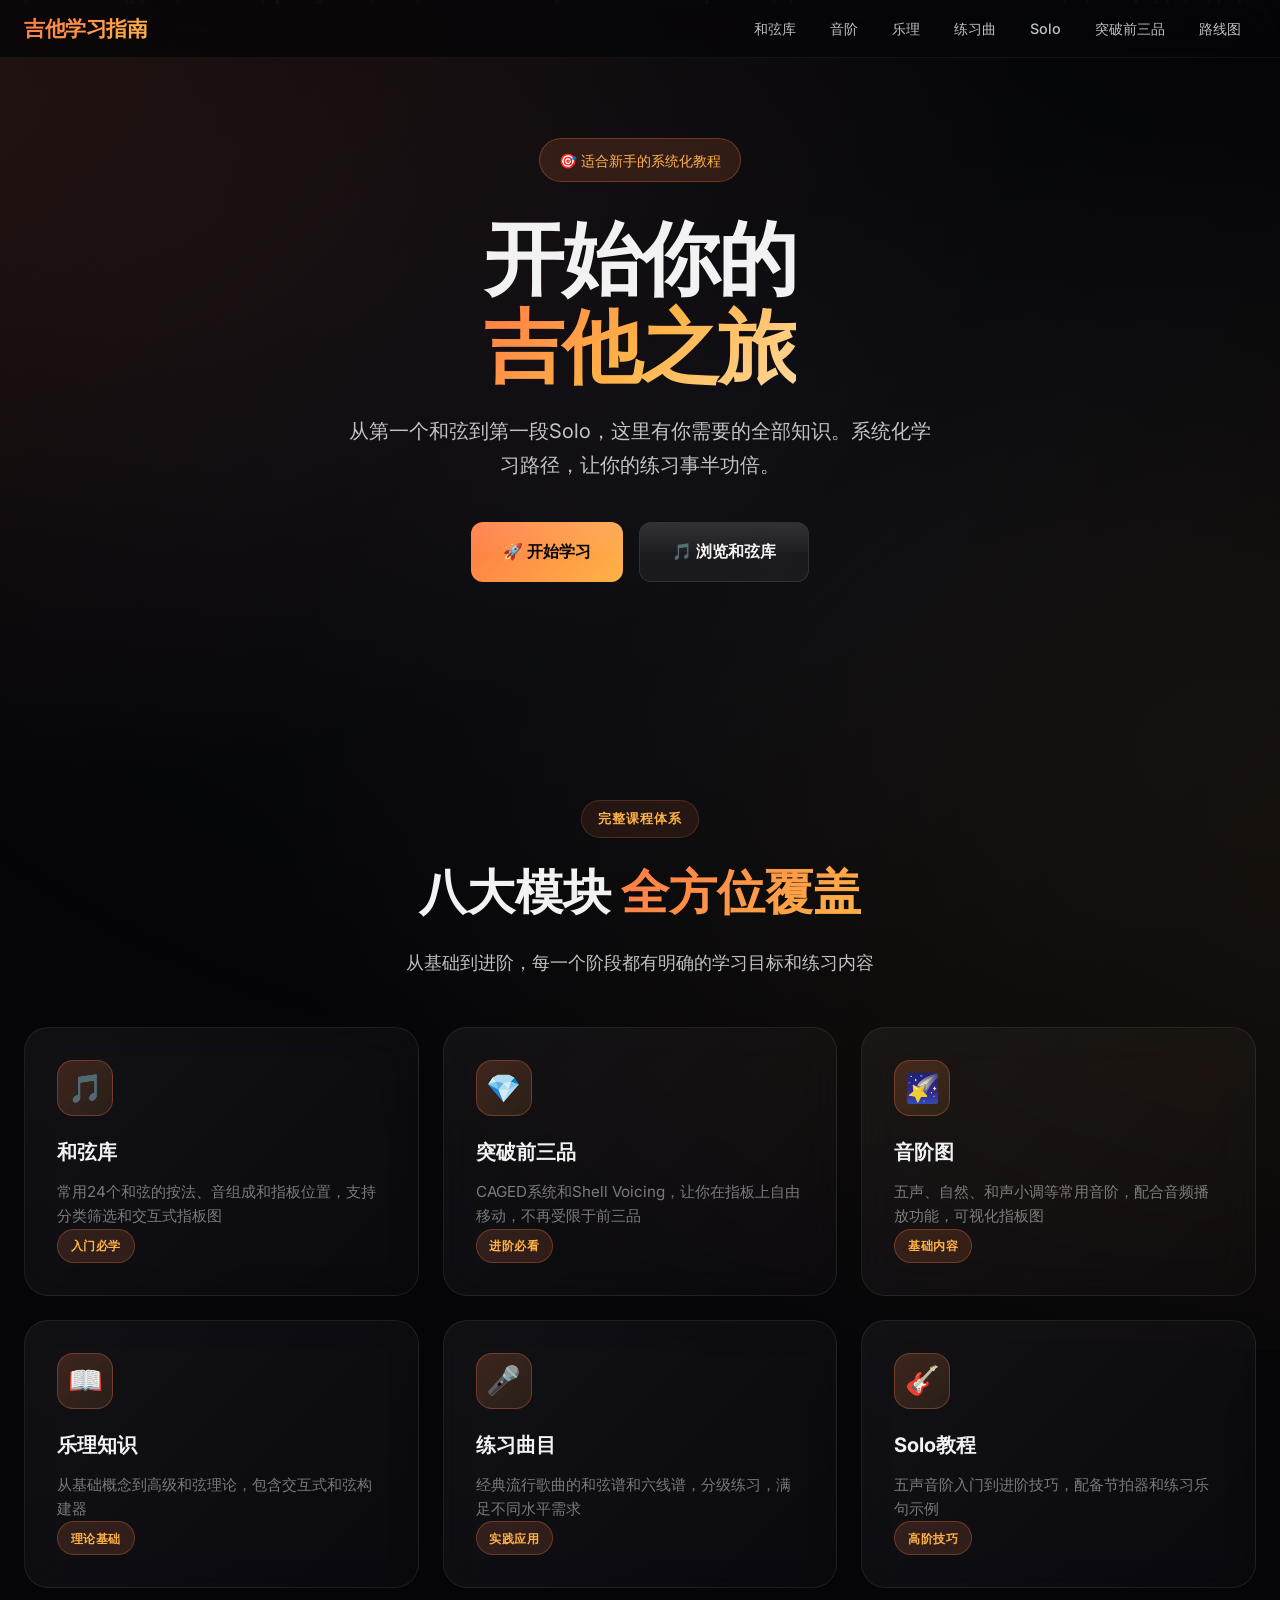
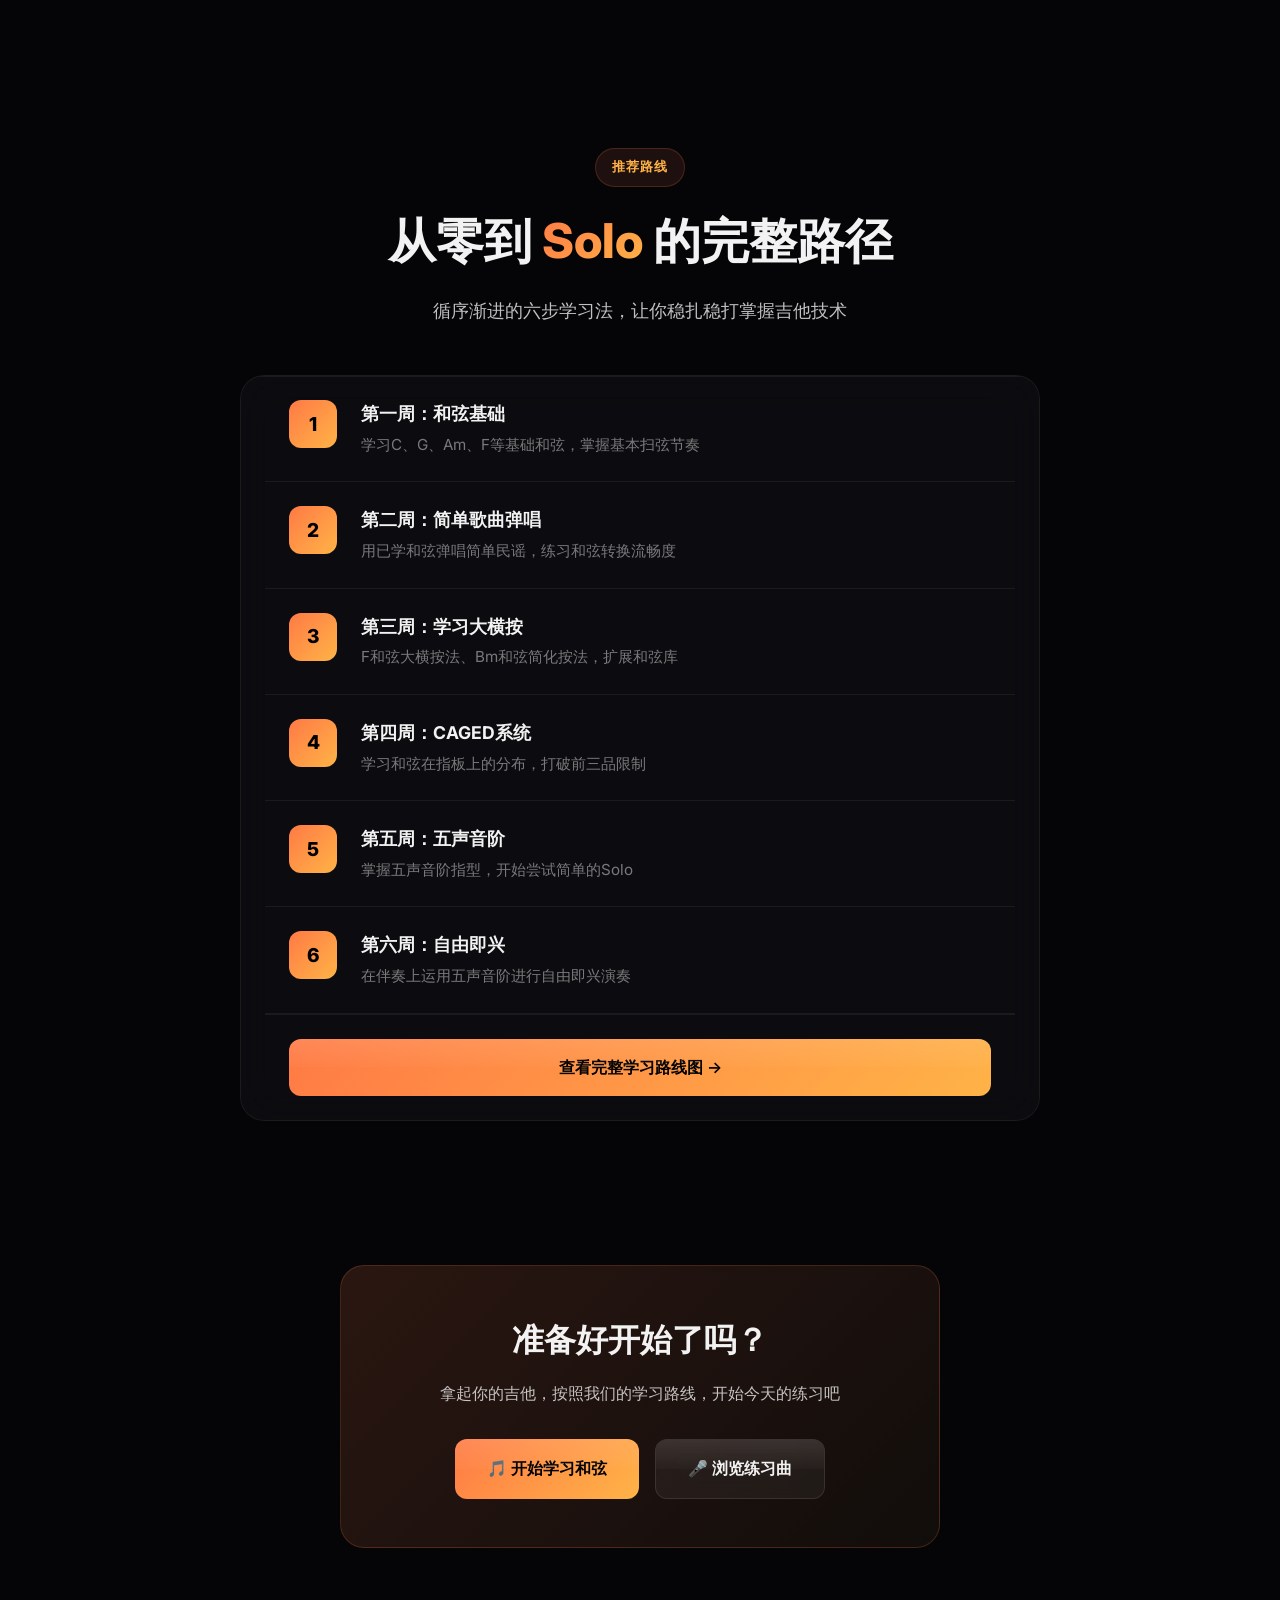
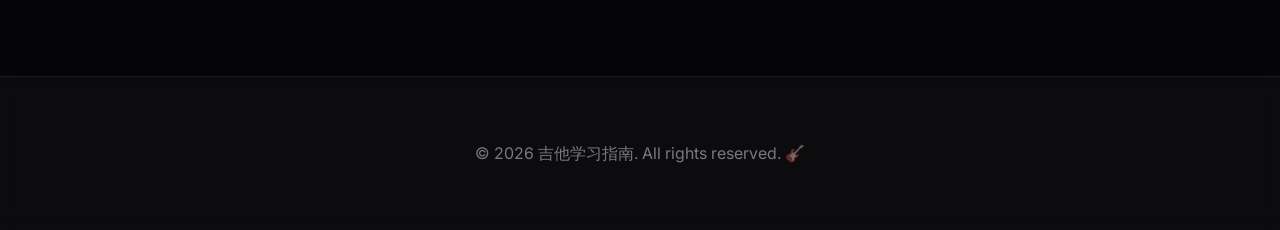
==== commit a4d6e624: "fix: restore homepage layout with premium glass styling 1. Fixed broken HTML structure in index.html" ====
--- a/index.html
+++ b/index.html
@@ -5,145 +5,322 @@
   <meta name="viewport" content="width=device-width, initial-scale=1.0">
   <title>吉他学习指南 - 从零开始学吉他</title>
   <meta name="description" content="系统化吉他学习教程，涵盖和弦、音阶、乐理、Solo等全方位内容">
-  <link rel="stylesheet" href="css/style.css?v=9">
+  <link rel="stylesheet" href="css/style.css?v=10">
   <link rel="preconnect" href="https://fonts.googleapis.com">
   <link rel="preconnect" href="https://fonts.gstatic.com" crossorigin>
   <link href="https://fonts.googleapis.com/css2?family=Inter:wght@400;500;600;700;800&display=swap" rel="stylesheet">
   <style>
-    /* Enhanced Hero Styles */
+    /* ===== Hero Section ===== */
     .hero {
       position: relative;
+      padding: 6rem 2rem;
+      text-align: center;
       overflow: hidden;
-    }
-    
-    .hero::before {
-      content: '';
-      position: absolute;
-      top: -50%;
-      left: -50%;
-      width: 200%;
-      height: 200%;
-      background: 
-        radial-gradient(ellipse at 30% 50%, rgba(255, 107, 53, 0.15) 0%, transparent 60%),
-        radial-gradient(ellipse at 70% 30%, rgba(247, 147, 30, 0.1) 0%, transparent 50%),
-        radial-gradient(ellipse at 50% 80%, rgba(255, 204, 0, 0.08) 0%, transparent 50%);
-      animation: auroraMove 15s ease-in-out infinite;
-      pointer-events: none;
-    }
-    
-    @keyframes auroraMove {
-      0%, 100% { transform: translate(0, 0) rotate(0deg); }
-      33% { transform: translate(2%, 2%) rotate(5deg); }
-      66% { transform: translate(-2%, 1%) rotate(-5deg); }
-    }
-    
+      min-height: 80vh;
+      display: flex;
+      flex-direction: column;
+      justify-content: center;
+      align-items: center;
+    }
+
+    .hero-badge {
+      display: inline-flex;
+      align-items: center;
+      gap: 0.5rem;
+      padding: 0.6rem 1.2rem;
+      background: rgba(255, 122, 69, 0.15);
+      border: 1px solid rgba(255, 122, 69, 0.3);
+      border-radius: 50px;
+      font-size: 0.9rem;
+      color: var(--text-accent);
+      margin-bottom: 2rem;
+      backdrop-filter: blur(10px);
+    }
+
     .hero-title {
-      position: relative;
-      z-index: 1;
-    }
-    
+      font-size: clamp(2.8rem, 7vw, 5rem);
+      font-weight: 800;
+      line-height: 1.1;
+      margin-bottom: 1.5rem;
+      letter-spacing: -2px;
+    }
+
     .hero-title span {
-      background: linear-gradient(90deg, #ff6b35, #f7931e, #ffcc00, #ff6b35);
-      background-size: 300% 100%;
+      background: linear-gradient(135deg, #ff7a45 0%, #ffb347 50%, #ffd89b 100%);
       -webkit-background-clip: text;
       -webkit-text-fill-color: transparent;
       background-clip: text;
-      animation: gradientText 4s ease infinite;
-    }
-    
-    @keyframes gradientText {
-      0%, 100% { background-position: 0% 50%; }
-      50% { background-position: 100% 50%; }
-    }
-    
-    /* Enhanced Feature Cards */
+    }
+
+    .hero-subtitle {
+      font-size: 1.25rem;
+      color: var(--text-secondary);
+      max-width: 600px;
+      margin-bottom: 2.5rem;
+      line-height: 1.7;
+    }
+
+    /* ===== Feature Cards ===== */
+    .features-grid {
+      display: grid;
+      grid-template-columns: repeat(auto-fit, minmax(320px, 1fr));
+      gap: 1.5rem;
+      max-width: 1400px;
+      margin: 0 auto;
+      padding: 0 1.5rem;
+    }
+
     .feature-card {
-      position: relative;
-      background: linear-gradient(135deg, rgba(255,255,255,0.08) 0%, rgba(255,255,255,0.03) 100%);
+      background: linear-gradient(135deg, rgba(255,255,255,0.05) 0%, rgba(255,255,255,0.02) 100%);
       backdrop-filter: blur(20px) saturate(180%);
-      border: 1px solid rgba(255,255,255,0.1);
-      border-radius: 20px;
+      border: 1px solid rgba(255,255,255,0.08);
+      border-radius: 24px;
       padding: 2rem;
       transition: all 0.4s cubic-bezier(0.4, 0, 0.2, 1);
+      position: relative;
       overflow: hidden;
     }
-    
+
     .feature-card::before {
       content: '';
       position: absolute;
-      top: -50%;
-      left: -50%;
-      width: 200%;
-      height: 200%;
-      background: conic-gradient(
-        from 0deg,
-        transparent 0deg,
-        rgba(255, 107, 53, 0.08) 60deg,
-        rgba(247, 147, 30, 0.08) 120deg,
-        transparent 180deg,
-        transparent 360deg
-      );
-      animation: holoRotate 6s linear infinite;
+      inset: 0;
+      background: linear-gradient(135deg, rgba(255,122,69,0.1) 0%, transparent 50%);
       opacity: 0;
       transition: opacity 0.3s;
     }
-    
+
+    .feature-card:hover {
+      transform: translateY(-8px);
+      border-color: rgba(255, 122, 69, 0.3);
+      box-shadow: 0 25px 50px rgba(0,0,0,0.4), 0 0 30px rgba(255,122,69,0.1);
+    }
+
     .feature-card:hover::before {
       opacity: 1;
     }
-    
-    .feature-card:hover {
-      transform: translateY(-10px) scale(1.02);
-      border-color: rgba(255, 107, 53, 0.4);
-      box-shadow: 
-        0 30px 60px rgba(0,0,0,0.4),
-        0 0 40px rgba(255,107,53,0.15);
-    }
-    
-    @keyframes holoRotate {
-      from { transform: rotate(0deg); }
-      to { transform: rotate(360deg); }
-    }
-    
+
     .feature-icon {
-      transition: transform 0.3s ease;
-    }
-    
-    .feature-card:hover .feature-icon {
-      transform: scale(1.1) rotate(-5deg);
-    }
-    
-    /* Enhanced Buttons */
-    .btn-primary, .btn-secondary {
+      width: 56px;
+      height: 56px;
+      background: linear-gradient(135deg, rgba(255,122,69,0.2) 0%, rgba(255,179,71,0.1) 100%);
+      border: 1px solid rgba(255, 122, 69, 0.3);
+      border-radius: 16px;
+      display: flex;
+      align-items: center;
+      justify-content: center;
+      font-size: 1.75rem;
+      margin-bottom: 1.25rem;
       position: relative;
-      overflow: hidden;
-      transition: all 0.3s cubic-bezier(0.4, 0, 0.2, 1);
-    }
-    
-    .btn-primary::before, .btn-secondary::before {
-      content: '';
-      position: absolute;
-      top: 50%;
-      left: 50%;
-      width: 0;
-      height: 0;
-      background: rgba(255, 255, 255, 0.2);
-      border-radius: 50%;
-      transform: translate(-50%, -50%);
-      transition: width 0.6s, height 0.6s;
-    }
-    
-    .btn-primary:hover::before, .btn-secondary:hover::before {
-      width: 300%;
-      height: 300%;
-    }
-    
-    .btn-primary:hover, .btn-secondary:hover {
-      transform: translateY(-3px) scale(1.05);
-      box-shadow: 0 15px 40px rgba(255, 107, 53, 0.4);
-    }
-    
-    /* Particle container */
+      z-index: 1;
+    }
+
+    .feature-title {
+      font-size: 1.25rem;
+      font-weight: 700;
+      margin-bottom: 0.75rem;
+      color: var(--text-primary);
+      position: relative;
+      z-index: 1;
+    }
+
+    .feature-desc {
+      font-size: 0.95rem;
+      color: var(--text-muted);
+      line-height: 1.6;
+      position: relative;
+      z-index: 1;
+    }
+
+    .badge {
+      display: inline-block;
+      padding: 0.4rem 0.8rem;
+      border-radius: 20px;
+      font-size: 0.75rem;
+      font-weight: 600;
+      text-transform: uppercase;
+      letter-spacing: 0.5px;
+    }
+
+    .badge-primary {
+      background: rgba(255, 122, 69, 0.15);
+      border: 1px solid rgba(255, 122, 69, 0.3);
+      color: var(--text-accent);
+    }
+
+    /* ===== Section Headers ===== */
+    .section {
+      padding: 5rem 0;
+    }
+
+    .section-header {
+      text-align: center;
+      margin-bottom: 3rem;
+      padding: 0 1.5rem;
+    }
+
+    .section-tag {
+      display: inline-block;
+      padding: 0.5rem 1rem;
+      background: rgba(255, 122, 69, 0.1);
+      border: 1px solid rgba(255, 122, 69, 0.2);
+      border-radius: 20px;
+      font-size: 0.8rem;
+      font-weight: 600;
+      color: var(--text-accent);
+      text-transform: uppercase;
+      letter-spacing: 1px;
+      margin-bottom: 1rem;
+    }
+
+    .section-title {
+      font-size: clamp(2rem, 5vw, 3rem);
+      font-weight: 800;
+      margin-bottom: 1rem;
+    }
+
+    .section-title span {
+      background: linear-gradient(135deg, #ff7a45 0%, #ffb347 100%);
+      -webkit-background-clip: text;
+      -webkit-text-fill-color: transparent;
+      background-clip: text;
+    }
+
+    .section-desc {
+      font-size: 1.1rem;
+      color: var(--text-secondary);
+      max-width: 600px;
+      margin: 0 auto;
+    }
+
+    /* ===== Learning Path ===== */
+    .path-container {
+      max-width: 800px;
+      margin: 0 auto;
+      padding: 0 1.5rem;
+    }
+
+    .path-step {
+      display: flex;
+      gap: 1.5rem;
+      padding: 1.5rem;
+      border-bottom: 1px solid var(--glass-border);
+      transition: background 0.3s;
+    }
+
+    .path-step:hover {
+      background: rgba(255, 255, 255, 0.02);
+    }
+
+    .path-step:last-child {
+      border-bottom: none;
+    }
+
+    .step-number {
+      flex-shrink: 0;
+      width: 48px;
+      height: 48px;
+      background: linear-gradient(135deg, #ff7a45 0%, #ffb347 100%);
+      border-radius: 12px;
+      display: flex;
+      align-items: center;
+      justify-content: center;
+      font-weight: 800;
+      font-size: 1.2rem;
+      color: #000;
+    }
+
+    .step-content h4 {
+      font-size: 1.1rem;
+      font-weight: 700;
+      margin-bottom: 0.3rem;
+      color: var(--text-primary);
+    }
+
+    .step-content p {
+      color: var(--text-muted);
+      font-size: 0.95rem;
+    }
+
+    /* ===== CTA Section ===== */
+    .cta-section {
+      text-align: center;
+      padding: 4rem 1.5rem;
+    }
+
+    .cta-card {
+      max-width: 600px;
+      margin: 0 auto;
+      background: linear-gradient(135deg, rgba(255,122,69,0.15) 0%, rgba(255,179,71,0.05) 100%);
+      border: 1px solid rgba(255, 122, 69, 0.2);
+      border-radius: 24px;
+      padding: 3rem 2rem;
+    }
+
+    .cta-card h2 {
+      font-size: 2rem;
+      font-weight: 800;
+      margin-bottom: 1rem;
+    }
+
+    .cta-card p {
+      color: var(--text-secondary);
+      margin-bottom: 2rem;
+    }
+
+    /* ===== Buttons ===== */
+    .btn-group {
+      display: flex;
+      gap: 1rem;
+      flex-wrap: wrap;
+      justify-content: center;
+    }
+
+    .btn-primary {
+      display: inline-flex;
+      align-items: center;
+      gap: 0.5rem;
+      padding: 1rem 2rem;
+      background: linear-gradient(135deg, #ff7a45 0%, #ffb347 100%);
+      border: none;
+      border-radius: 12px;
+      font-size: 1rem;
+      font-weight: 600;
+      color: #000;
+      text-decoration: none;
+      transition: all 0.3s;
+      cursor: pointer;
+    }
+
+    .btn-primary:hover {
+      transform: translateY(-2px);
+      box-shadow: 0 10px 30px rgba(255, 122, 69, 0.4);
+    }
+
+    .btn-secondary {
+      display: inline-flex;
+      align-items: center;
+      gap: 0.5rem;
+      padding: 1rem 2rem;
+      background: rgba(255, 255, 255, 0.05);
+      border: 1px solid rgba(255, 255, 255, 0.1);
+      border-radius: 12px;
+      font-size: 1rem;
+      font-weight: 600;
+      color: var(--text-primary);
+      text-decoration: none;
+      transition: all 0.3s;
+      cursor: pointer;
+      backdrop-filter: blur(10px);
+    }
+
+    .btn-secondary:hover {
+      background: rgba(255, 255, 255, 0.1);
+      border-color: rgba(255, 255, 255, 0.2);
+      transform: translateY(-2px);
+    }
+
+    /* ===== Particles ===== */
     .particles-container {
       position: fixed;
       top: 0;
@@ -154,45 +331,89 @@
       z-index: 0;
       overflow: hidden;
     }
-    
+
     .floating-particle {
       position: absolute;
-      width: 6px;
-      height: 6px;
-      background: rgba(255, 107, 53, 0.3);
+      width: 4px;
+      height: 4px;
+      background: rgba(255, 122, 69, 0.4);
       border-radius: 50%;
-      box-shadow: 0 0 10px rgba(255, 107, 53, 0.5);
-      animation: floatUp 25s infinite linear;
-    }
-    
+      box-shadow: 0 0 20px rgba(255, 122, 69, 0.6);
+      animation: floatUp 30s infinite linear;
+    }
+
     @keyframes floatUp {
       0% {
         transform: translateY(100vh) translateX(0) scale(0);
         opacity: 0;
       }
-      5% {
+      10% {
         opacity: 1;
-        transform: translateY(95vh) translateX(10px) scale(1);
-      }
-      95% {
-        opacity: 0.5;
-        transform: translateY(5vh) translateX(-10px) scale(1);
+        transform: translateY(90vh) translateX(20px) scale(1);
+      }
+      90% {
+        opacity: 0.3;
+        transform: translateY(10vh) translateX(-20px) scale(1);
       }
       100% {
-        transform: translateY(-5vh) translateX(0) scale(0);
+        transform: translateY(0) translateX(0) scale(0);
         opacity: 0;
+      }
+    }
+
+    /* ===== Responsive ===== */
+    @media (max-width: 768px) {
+      .hero {
+        padding: 4rem 1.5rem;
+        min-height: auto;
+      }
+
+      .features-grid {
+        grid-template-columns: 1fr;
+        padding: 0 1rem;
+      }
+
+      .feature-card {
+        padding: 1.5rem;
+      }
+
+      .path-step {
+        padding: 1rem;
+        gap: 1rem;
+      }
+
+      .step-number {
+        width: 40px;
+        height: 40px;
+        font-size: 1rem;
       }
     }
   </style>
 </head>
 <body>
-  <!-- Floating Particles Background -->
+  <!-- Navigation -->
+  <nav class="main-nav">
+    <div class="nav-container">
+      <a href="index.html" class="nav-brand">吉他学习指南</a>
+      <ul class="nav-links">
+        <li><a href="chords.html" class="nav-link">和弦库</a></li>
+        <li><a href="scales.html" class="nav-link">音阶</a></li>
+        <li><a href="theory.html" class="nav-link">乐理</a></li>
+        <li><a href="songs.html" class="nav-link">练习曲</a></li>
+        <li><a href="solo.html" class="nav-link">Solo</a></li>
+        <li><a href="chord-mastery.html" class="nav-link">突破前三品</a></li>
+        <li><a href="roadmap.html" class="nav-link">路线图</a></li>
+      </ul>
+    </div>
+  </nav>
+
+  <!-- Floating Particles -->
   <div class="particles-container" id="particles"></div>
 
   <!-- Hero Section -->
   <section class="hero">
     <div class="hero-badge">
-      <span class="wave">🎯</span> 适合新手的系统化教程
+      🎯 适合新手的系统化教程
     </div>
     <h1 class="hero-title">
       开始你的<br>
@@ -201,18 +422,18 @@
     <p class="hero-subtitle">
       从第一个和弦到第一段Solo，这里有你需要的全部知识。系统化学习路径，让你的练习事半功倍。
     </p>
-    <div style="display: flex; gap: 1rem; flex-wrap: wrap; justify-content: center;">
+    <div class="btn-group">
       <a href="roadmap.html" class="btn btn-primary">
-        <span>🚀</span> 开始学习
+        🚀 开始学习
       </a>
       <a href="chords.html" class="btn btn-secondary">
-        <span>🎵</span> 浏览和弦库
+        🎵 浏览和弦库
       </a>
     </div>
   </section>
 
   <!-- Features Section -->
-  <section class="section" style="margin-top: -4rem;">
+  <section class="section">
     <div class="section-header">
       <span class="section-tag">完整课程体系</span>
       <h2 class="section-title">
@@ -224,58 +445,52 @@
     </div>
 
     <div class="features-grid">
-      <!-- Chords -->
       <a href="chords.html" class="feature-card" style="text-decoration: none; color: inherit;">
         <div class="feature-icon">🎵</div>
         <h3 class="feature-title">和弦库</h3>
         <p class="feature-desc">常用24个和弦的按法、音组成和指板位置，支持分类筛选和交互式指板图</p>
-        <span class="badge badge-primary" style="margin-top: 1rem;">入门必学</span>
-      </a>
-
-      <!-- CAGED -->
+        <span class="badge badge-primary">入门必学</span>
+      </a>
+
       <a href="chord-mastery.html" class="feature-card" style="text-decoration: none; color: inherit;">
         <div class="feature-icon">💎</div>
         <h3 class="feature-title">突破前三品</h3>
         <p class="feature-desc">CAGED系统和Shell Voicing，让你在指板上自由移动，不再受限于前三品</p>
-        <span class="badge badge-primary" style="margin-top: 1rem;">进阶必看</span>
-      </a>
-
-      <!-- Scales -->
+        <span class="badge badge-primary">进阶必看</span>
+      </a>
+
       <a href="scales.html" class="feature-card" style="text-decoration: none; color: inherit;">
         <div class="feature-icon">🌠</div>
         <h3 class="feature-title">音阶图</h3>
         <p class="feature-desc">五声、自然、和声小调等常用音阶，配合音频播放功能，可视化指板图</p>
-        <span class="badge badge-primary" style="margin-top: 1rem;">基础内容</span>
-      </a>
-
-      <!-- Theory -->
+        <span class="badge badge-primary">基础内容</span>
+      </a>
+
       <a href="theory.html" class="feature-card" style="text-decoration: none; color: inherit;">
         <div class="feature-icon">📖</div>
         <h3 class="feature-title">乐理知识</h3>
         <p class="feature-desc">从基础概念到高级和弦理论，包含交互式和弦构建器</p>
-        <span class="badge badge-primary" style="margin-top: 1rem;">理论基础</span>
-      </a>
-
-      <!-- Songs -->
+        <span class="badge badge-primary">理论基础</span>
+      </a>
+
       <a href="songs.html" class="feature-card" style="text-decoration: none; color: inherit;">
         <div class="feature-icon">🎤</div>
         <h3 class="feature-title">练习曲目</h3>
         <p class="feature-desc">经典流行歌曲的和弦谱和六线谱，分级练习，满足不同水平需求</p>
-        <span class="badge badge-primary" style="margin-top: 1rem;">实践应用</span>
-      </a>
-
-      <!-- Solo -->
+        <span class="badge badge-primary">实践应用</span>
+      </a>
+
       <a href="solo.html" class="feature-card" style="text-decoration: none; color: inherit;">
         <div class="feature-icon">🎸</div>
         <h3 class="feature-title">Solo教程</h3>
         <p class="feature-desc">五声音阶入门到进阶技巧，配备节拍器和练习乐句示例</p>
-        <span class="badge badge-primary" style="margin-top: 1rem;">高阶技巧</span>
+        <span class="badge badge-primary">高阶技巧</span>
       </a>
     </div>
   </section>
 
   <!-- Learning Path Section -->
-  <section class="section" style="background: linear-gradient(180deg, transparent 0%, rgba(255,107,53,0.05) 50%, transparent 100%);">
+  <section class="section">
     <div class="section-header">
       <span class="section-tag">推荐路线</span>
       <h2 class="section-title">
@@ -286,55 +501,47 @@
       </p>
     </div>
 
-    <div class="glass-card" style="max-width: 800px; margin: 0 auto;">
-      <div style="display: flex; flex-direction: column; gap: 0;">
-        <!-- Step 1 -->
-        <div style="display: flex; gap: 1.5rem; padding: 1.5rem; border-bottom: 1px solid var(--glass-border);">
-          <div style="flex-shrink: 0; width: 48px; height: 48px; background: var(--gradient-primary); border-radius: 12px; display: flex; align-items: center; justify-content: center; font-weight: 800; font-size: 1.2rem;">1</div>
-          <div>
-            <h4 style="font-size: 1.1rem; font-weight: 700; margin-bottom: 0.3rem;">第一周：和弦基础</h4>
-            <p style="color: var(--text-muted); font-size: 0.95rem;">学习C、G、Am、F等基础和弦，掌握基本扫弦节奏</p>
-          </div>
+    <div class="glass-card path-container">
+      <div class="path-step">
+        <div class="step-number">1</div>
+        <div class="step-content">
+          <h4>第一周：和弦基础</h4>
+          <p>学习C、G、Am、F等基础和弦，掌握基本扫弦节奏</p>
         </div>
-        <!-- Step 2 -->
-        <div style="display: flex; gap: 1.5rem; padding: 1.5rem; border-bottom: 1px solid var(--glass-border);">
-          <div style="flex-shrink: 0; width: 48px; height: 48px; background: var(--gradient-primary); border-radius: 12px; display: flex; align-items: center; justify-content: center; font-weight: 800; font-size: 1.2rem;">2</div>
-          <div>
-            <h4 style="font-size: 1.1rem; font-weight: 700; margin-bottom: 0.3rem;">第二周：简单歌曲弹唱</h4>
-            <p style="color: var(--text-muted); font-size: 0.95rem;">用已学和弦弹唱简单民谣，练习和弦转换流畅度</p>
-          </div>
+      </div>
+      <div class="path-step">
+        <div class="step-number">2</div>
+        <div class="step-content">
+          <h4>第二周：简单歌曲弹唱</h4>
+          <p>用已学和弦弹唱简单民谣，练习和弦转换流畅度</p>
         </div>
-        <!-- Step 3 -->
-        <div style="display: flex; gap: 1.5rem; padding: 1.5rem; border-bottom: 1px solid var(--glass-border);">
-          <div style="flex-shrink: 0; width: 48px; height: 48px; background: var(--gradient-primary); border-radius: 12px; display: flex; align-items: center; justify-content: center; font-weight: 800; font-size: 1.2rem;">3</div>
-          <div>
-            <h4 style="font-size: 1.1rem; font-weight: 700; margin-bottom: 0.3rem;">第三周：学习大横按</h4>
-            <p style="color: var(--text-muted); font-size: 0.95rem;">F和弦大横按法、Bm和弦简化按法，扩展和弦库</p>
-          </div>
+      </div>
+      <div class="path-step">
+        <div class="step-number">3</div>
+        <div class="step-content">
+          <h4>第三周：学习大横按</h4>
+          <p>F和弦大横按法、Bm和弦简化按法，扩展和弦库</p>
         </div>
-        <!-- Step 4 -->
-        <div style="display: flex; gap: 1.5rem; padding: 1.5rem; border-bottom: 1px solid var(--glass-border);">
-          <div style="flex-shrink: 0; width: 48px; height: 48px; background: var(--gradient-primary); border-radius: 12px; display: flex; align-items: center; justify-content: center; font-weight: 800; font-size: 1.2rem;">4</div>
-          <div>
-            <h4 style="font-size: 1.1rem; font-weight: 700; margin-bottom: 0.3rem;">第四周：CAGED系统</h4>
-            <p style="color: var(--text-muted); font-size: 0.95rem;">学习和弦在指板上的分布，打破前三品限制</p>
-          </div>
+      </div>
+      <div class="path-step">
+        <div class="step-number">4</div>
+        <div class="step-content">
+          <h4>第四周：CAGED系统</h4>
+          <p>学习和弦在指板上的分布，打破前三品限制</p>
         </div>
-        <!-- Step 5 -->
-        <div style="display: flex; gap: 1.5rem; padding: 1.5rem; border-bottom: 1px solid var(--glass-border);">
-          <div style="flex-shrink: 0; width: 48px; height: 48px; background: var(--gradient-primary); border-radius: 12px; display: flex; align-items: center; justify-content: center; font-weight: 800; font-size: 1.2rem;">5</div>
-          <div>
-            <h4 style="font-size: 1.1rem; font-weight: 700; margin-bottom: 0.3rem;">第五周：五声音阶</h4>
-            <p style="color: var(--text-muted); font-size: 0.95rem;">掌握五声音阶指型，开始尝试简单的Solo</p>
-          </div>
+      </div>
+      <div class="path-step">
+        <div class="step-number">5</div>
+        <div class="step-content">
+          <h4>第五周：五声音阶</h4>
+          <p>掌握五声音阶指型，开始尝试简单的Solo</p>
         </div>
-        <!-- Step 6 -->
-        <div style="display: flex; gap: 1.5rem; padding: 1.5rem;">
-          <div style="flex-shrink: 0; width: 48px; height: 48px; background: var(--gradient-primary); border-radius: 12px; display: flex; align-items: center; justify-content: center; font-weight: 800; font-size: 1.2rem;">6</div>
-          <div>
-            <h4 style="font-size: 1.1rem; font-weight: 700; margin-bottom: 0.3rem;">第六周：自由即兴</h4>
-            <p style="color: var(--text-muted); font-size: 0.95rem;">在伴奏上运用五声音阶进行自由即兴演奏</p>
-          </div>
+      </div>
+      <div class="path-step">
+        <div class="step-number">6</div>
+        <div class="step-content">
+          <h4>第六周：自由即兴</h4>
+          <p>在伴奏上运用五声音阶进行自由即兴演奏</p>
         </div>
       </div>
       <div style="padding: 1.5rem; border-top: 1px solid var(--glass-border); text-align: center;">
@@ -345,16 +552,12 @@
     </div>
   </section>
 
-  <!-- Call to Action -->
-  <section class="section" style="text-align: center;">
-    <div class="glass-card" style="max-width: 600px; margin: 0 auto; background: var(--gradient-glow);">
-      <h2 style="font-size: 2rem; font-weight: 800; margin-bottom: 1rem;">
-        准备好开始了吗？
-      </h2>
-      <p style="color: var(--text-secondary); margin-bottom: 2rem;">
-        拿起你的吉他，按照我们的学习路线，开始今天的练习吧
-      </p>
-      <div style="display: flex; gap: 1rem; justify-content: center; flex-wrap: wrap;">
+  <!-- CTA Section -->
+  <section class="cta-section">
+    <div class="cta-card">
+      <h2>准备好开始了吗？</h2>
+      <p>拿起你的吉他，按照我们的学习路线，开始今天的练习吧</p>
+      <div class="btn-group">
         <a href="chords.html" class="btn btn-primary">
           🎵 开始学习和弦
         </a>
@@ -370,34 +573,40 @@
     <p>&copy; 2026 吉他学习指南. All rights reserved. 🎸</p>
   </footer>
 
-  <script src="js/nav.js?v=5"></script>
   <script>
     // Generate floating particles
     (function() {
       var container = document.getElementById('particles');
       if (!container) return;
-      
-      var particleCount = 30;
+
+      var particleCount = 25;
       for (var i = 0; i < particleCount; i++) {
         var particle = document.createElement('div');
         particle.className = 'floating-particle';
         particle.style.left = Math.random() * 100 + '%';
-        particle.style.animationDelay = Math.random() * 25 + 's';
-        particle.style.animationDuration = (20 + Math.random() * 10) + 's';
-        
+        particle.style.animationDelay = Math.random() * 30 + 's';
+        particle.style.animationDuration = (25 + Math.random() * 15) + 's';
+
         // Random colors
         var colors = [
-          'rgba(255, 107, 53, 0.3)',
-          'rgba(247, 147, 30, 0.3)',
-          'rgba(255, 204, 0, 0.25)'
+          'rgba(255, 122, 69, 0.4)',
+          'rgba(255, 179, 71, 0.3)',
+          'rgba(255, 216, 155, 0.3)'
         ];
         var color = colors[Math.floor(Math.random() * colors.length)];
         particle.style.background = color;
-        particle.style.boxShadow = '0 0 10px ' + color.replace('0.3', '0.5').replace('0.25', '0.4');
-        
+        particle.style.boxShadow = '0 0 20px ' + color;
+
         container.appendChild(particle);
       }
     })();
+
+    // Active nav link
+    document.querySelectorAll('.nav-link').forEach(function(link) {
+      if (link.getAttribute('href') === 'index.html') {
+        link.classList.add('active');
+      }
+    });
   </script>
 </body>
 </html>
--- a/css/style.css
+++ b/css/style.css
@@ -10,12 +10,12 @@
   --bg-secondary: #0a0a0f;
   --bg-tertiary: #101018;
   
-  /* Glass Surface Colors */
+  /* Premium Glass Effect */
   --glass-bg: rgba(255, 255, 255, 0.03);
   --glass-bg-light: rgba(255, 255, 255, 0.06);
   --glass-bg-hover: rgba(255, 255, 255, 0.1);
-  --glass-border: rgba(255, 255, 255, 0.08);
-  --glass-border-light: rgba(255, 255, 255, 0.15);
+  --glass-border: rgba(255, 255, 255, 0.06);
+  --glass-border-light: rgba(255, 255, 255, 0.12);
   --glass-shadow: 0 8px 32px rgba(0, 0, 0, 0.4);
   --glass-shadow-lg: 0 25px 50px rgba(0, 0, 0, 0.5);
   
@@ -103,11 +103,11 @@
   left: 0;
   right: 0;
   z-index: 1000;
-  padding: var(--space-sm) var(--space-md);
-  background: rgba(5, 5, 8, 0.7);
+  padding: 0.75rem 1.5rem;
+  background: rgba(5, 5, 8, 0.8);
   backdrop-filter: blur(20px) saturate(180%);
   -webkit-backdrop-filter: blur(20px) saturate(180%);
-  border-bottom: 1px solid var(--glass-border);
+  border-bottom: 1px solid rgba(255, 255, 255, 0.05);
 }
 
 .nav-container {
@@ -120,9 +120,9 @@
 }
 
 .nav-brand {
-  font-size: 1.4rem;
+  font-size: 1.3rem;
   font-weight: 800;
-  background: var(--gradient-primary);
+  background: linear-gradient(135deg, #ff7a45 0%, #ffb347 100%);
   -webkit-background-clip: text;
   -webkit-text-fill-color: transparent;
   background-clip: text;
@@ -133,35 +133,35 @@
 
 .nav-links {
   display: flex;
-  gap: var(--space-xs);
+  gap: 0.25rem;
   list-style: none;
   align-items: center;
+  margin: 0;
+  padding: 0;
 }
 
 .nav-link {
   color: var(--text-secondary);
   text-decoration: none;
-  padding: var(--space-xs) var(--space-sm);
-  border-radius: var(--radius-sm);
+  padding: 0.5rem 0.875rem;
+  border-radius: 10px;
   font-weight: 500;
-  font-size: 0.95rem;
+  font-size: 0.9rem;
   transition: var(--transition-normal);
   position: relative;
-  background: var(--glass-bg);
+  background: transparent;
   border: 1px solid transparent;
 }
 
 .nav-link:hover {
   color: var(--text-primary);
-  background: var(--glass-bg-light);
-  border-color: var(--glass-border-light);
-  transform: translateY(-2px);
+  background: rgba(255, 255, 255, 0.05);
 }
 
 .nav-link.active {
   color: var(--text-accent);
   background: rgba(255, 179, 71, 0.1);
-  border-color: rgba(255, 179, 71, 0.3);
+  border-color: rgba(255, 179, 71, 0.2);
 }
 
 /* ─── Page Content ─── */
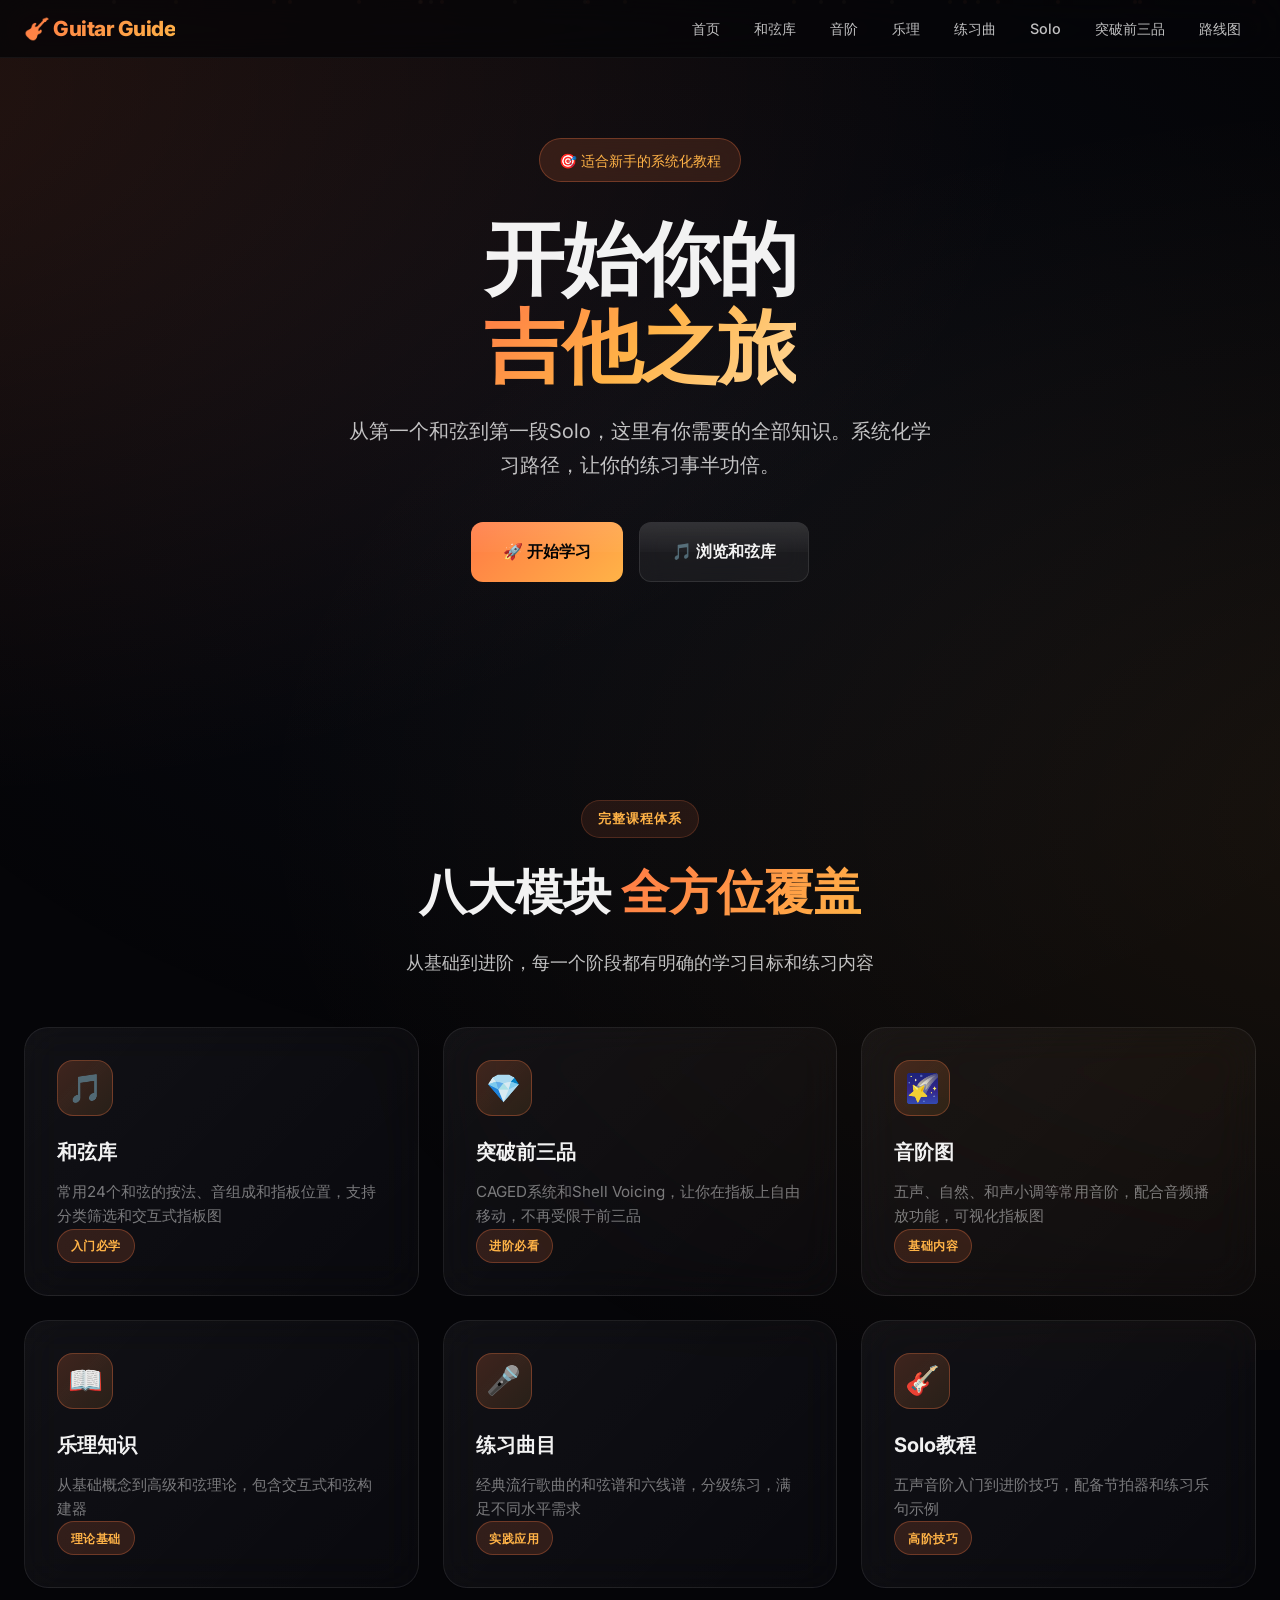
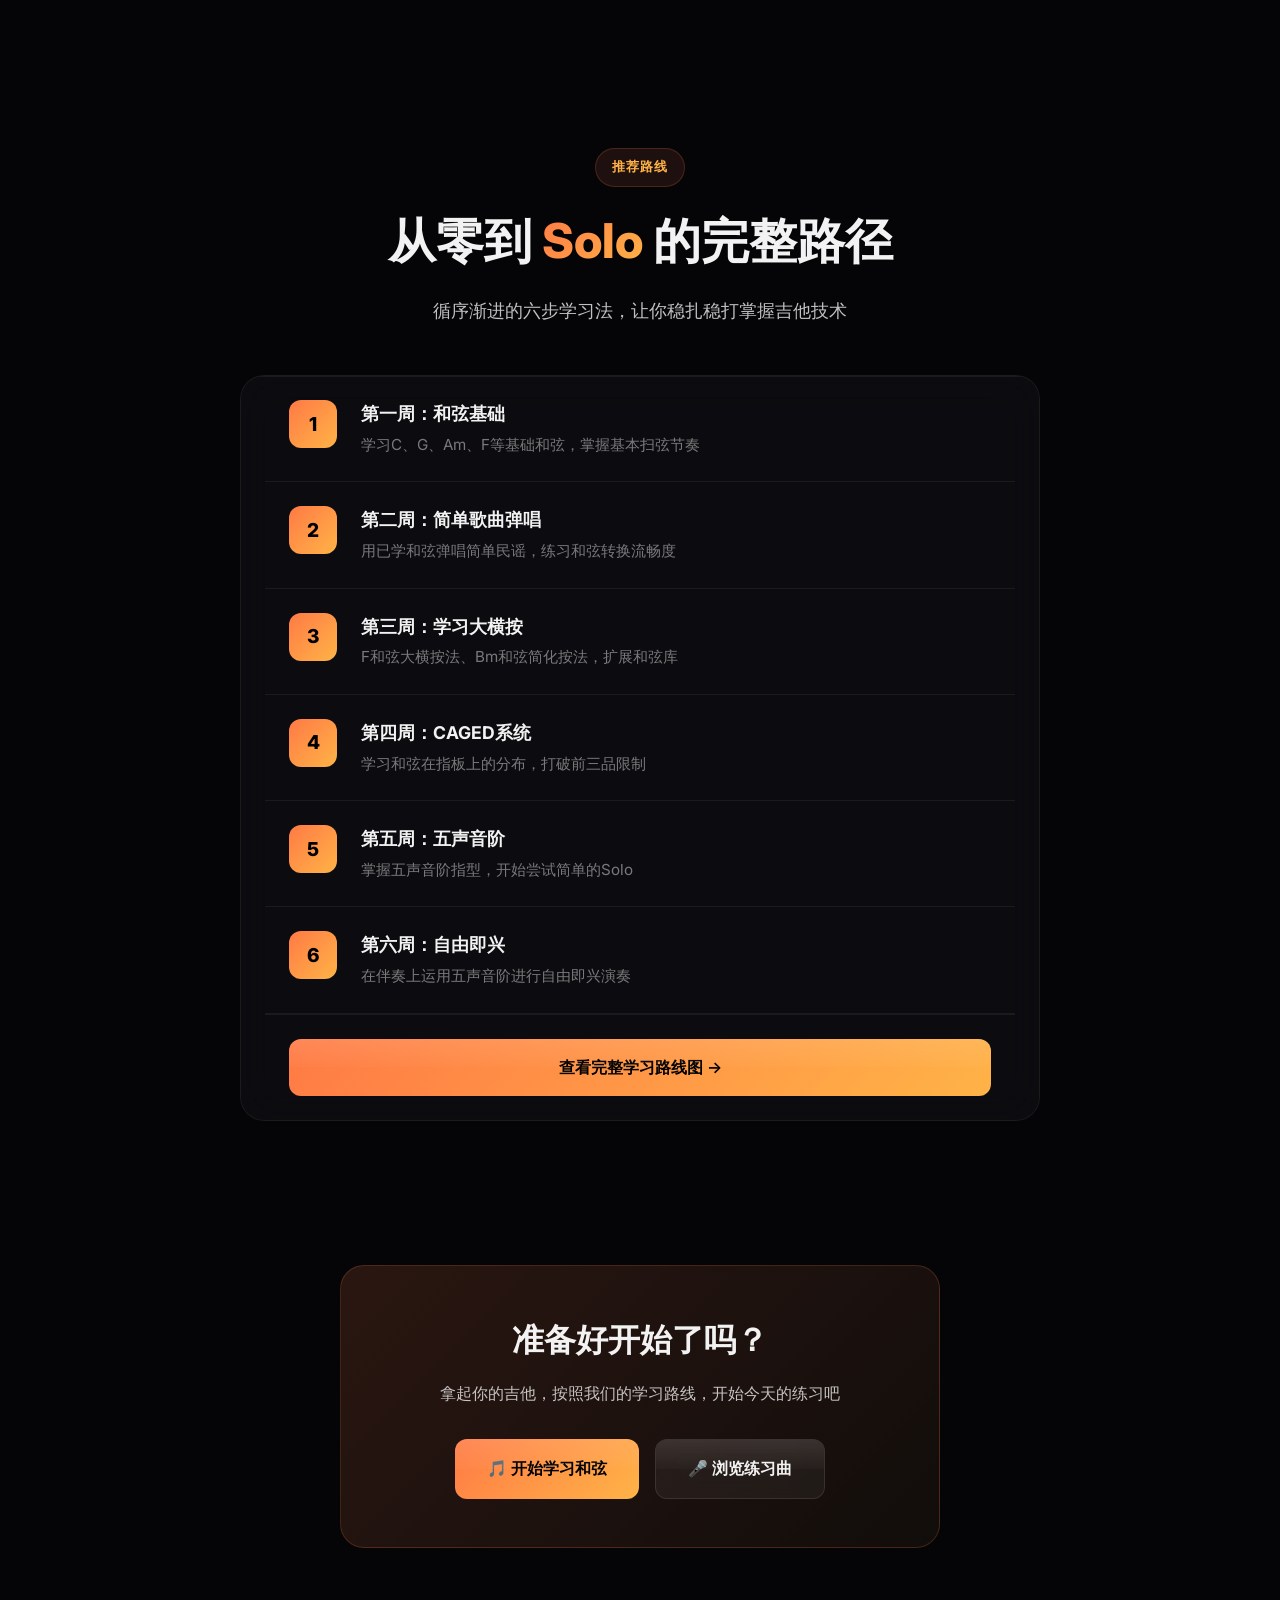
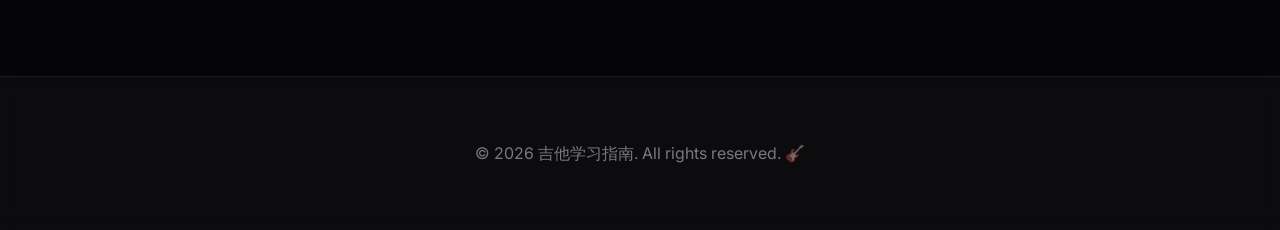
==== commit 84f65965: "fix: unify navigation across all pages 1. Updated nav.js with consistent navigation order:    - 首页  " ====
--- a/index.html
+++ b/index.html
@@ -391,22 +391,6 @@
   </style>
 </head>
 <body>
-  <!-- Navigation -->
-  <nav class="main-nav">
-    <div class="nav-container">
-      <a href="index.html" class="nav-brand">吉他学习指南</a>
-      <ul class="nav-links">
-        <li><a href="chords.html" class="nav-link">和弦库</a></li>
-        <li><a href="scales.html" class="nav-link">音阶</a></li>
-        <li><a href="theory.html" class="nav-link">乐理</a></li>
-        <li><a href="songs.html" class="nav-link">练习曲</a></li>
-        <li><a href="solo.html" class="nav-link">Solo</a></li>
-        <li><a href="chord-mastery.html" class="nav-link">突破前三品</a></li>
-        <li><a href="roadmap.html" class="nav-link">路线图</a></li>
-      </ul>
-    </div>
-  </nav>
-
   <!-- Floating Particles -->
   <div class="particles-container" id="particles"></div>
 
@@ -573,6 +557,7 @@
     <p>&copy; 2026 吉他学习指南. All rights reserved. 🎸</p>
   </footer>
 
+  <script src="js/nav.js?v=6"></script>
   <script>
     // Generate floating particles
     (function() {
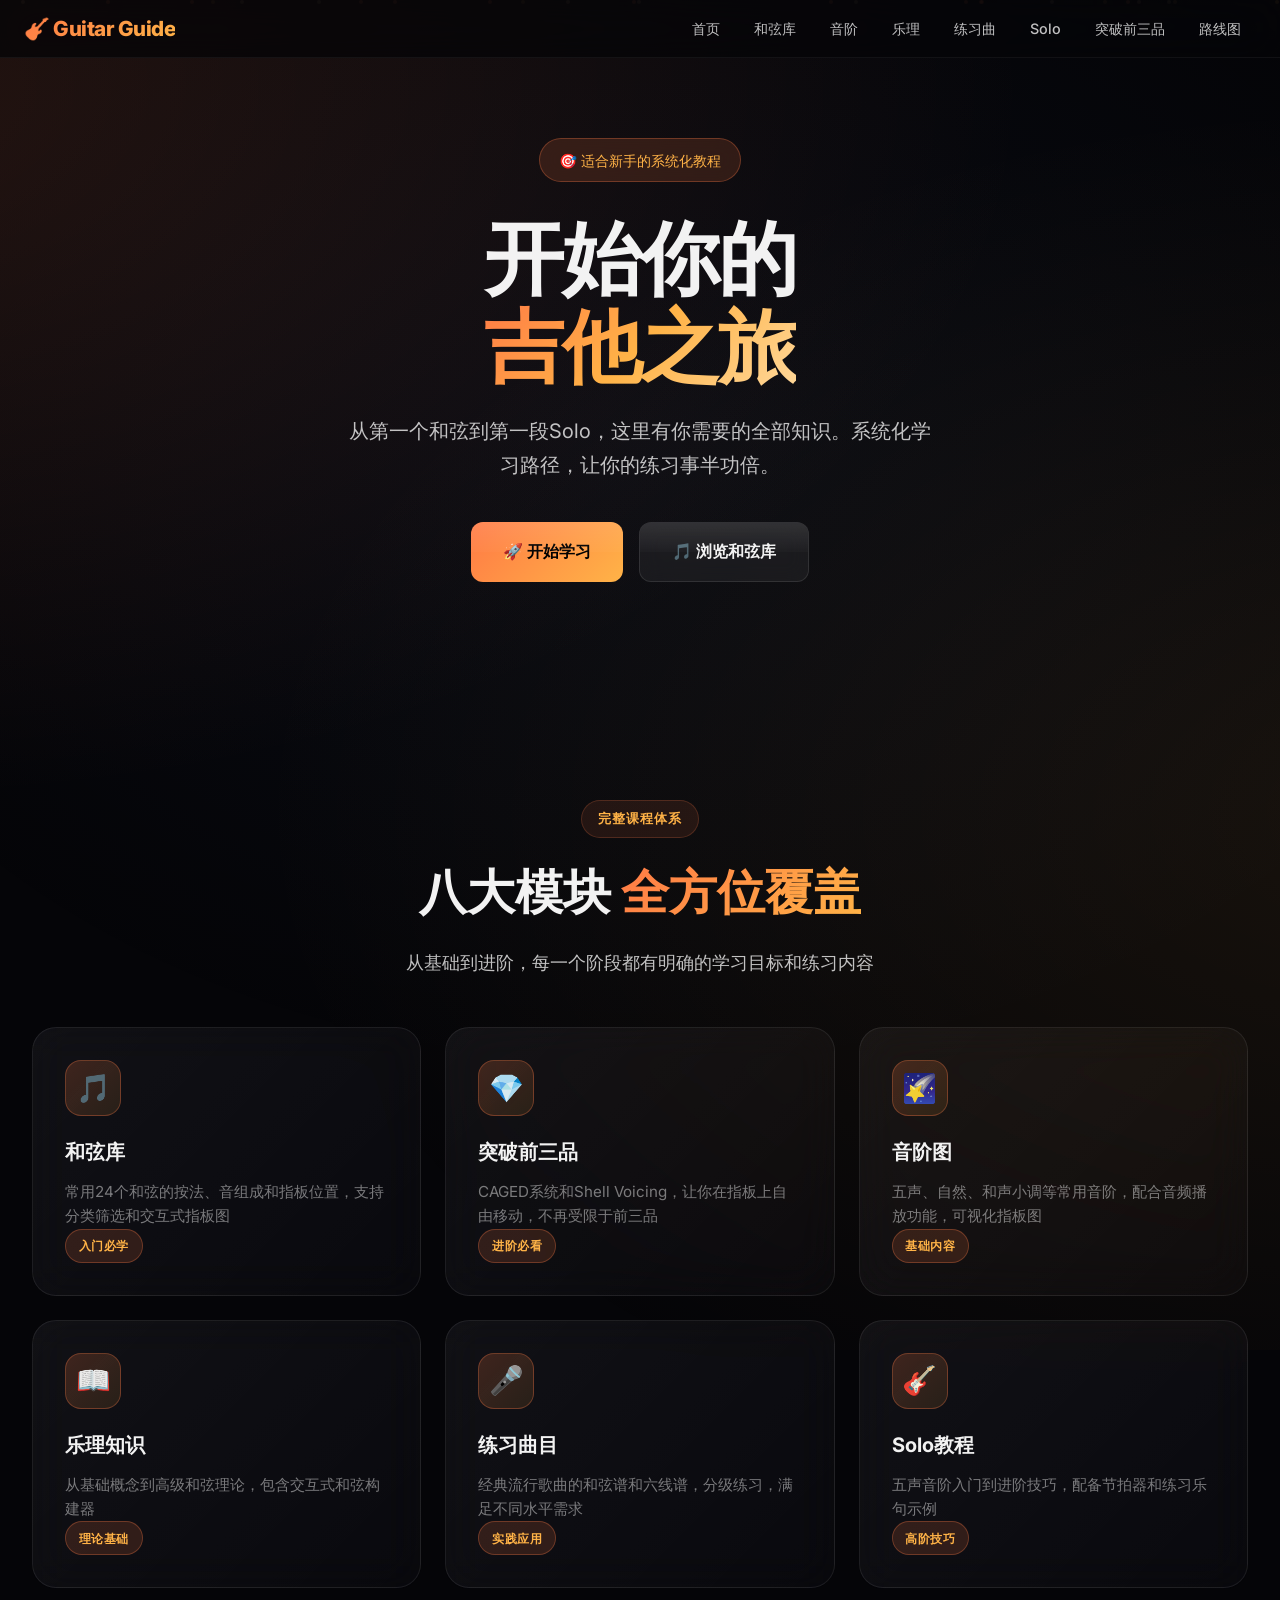
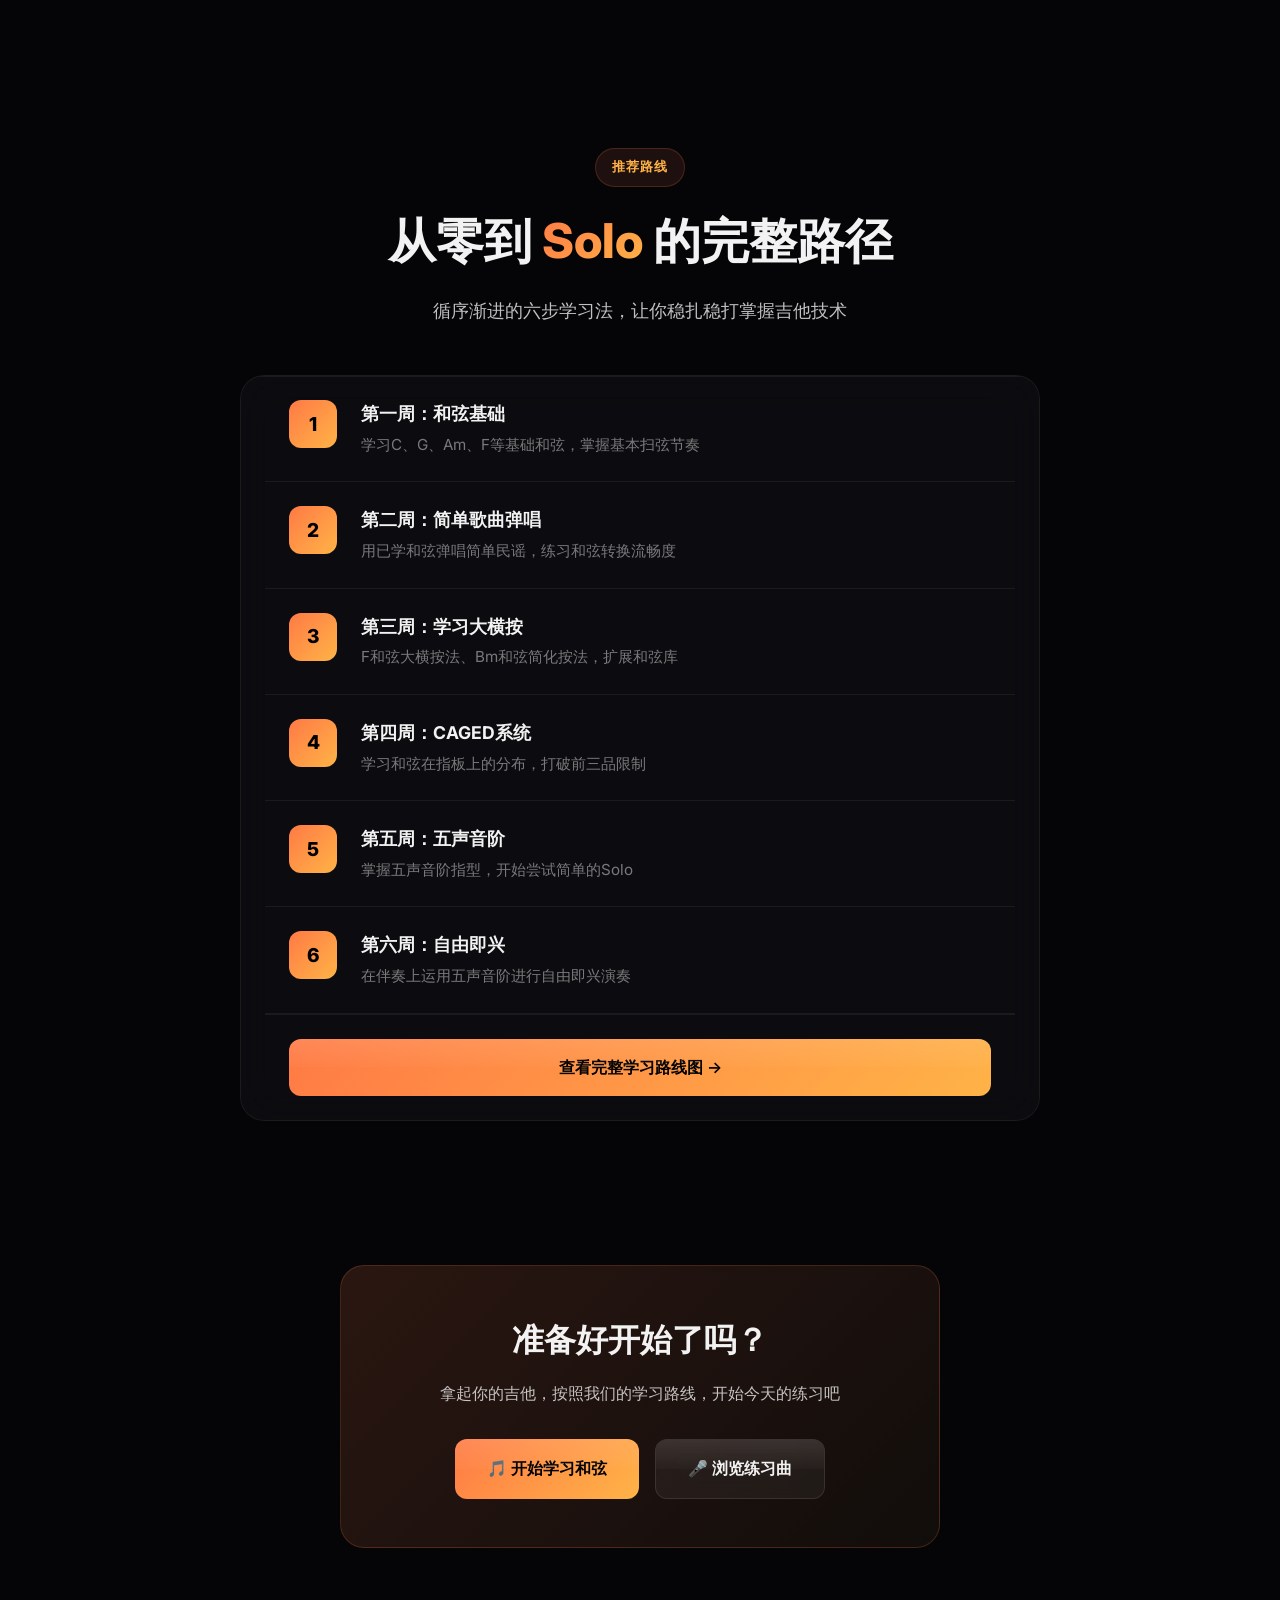
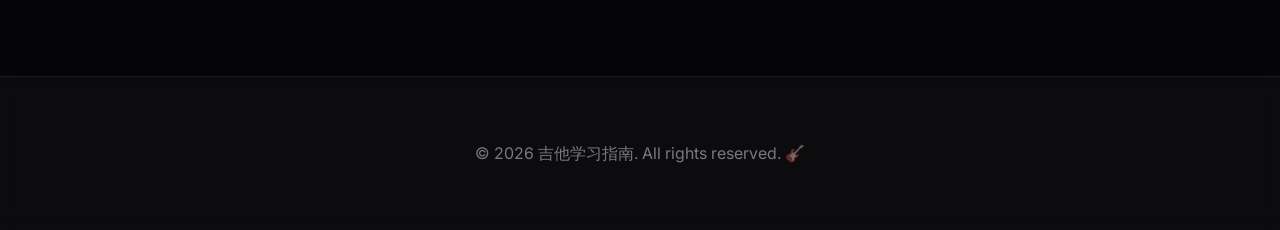
==== commit d00a744c: "Fix all fretboard note and pattern errors for CAGED shapes and solo.json scale notes" ====
--- a/index.html
+++ b/index.html
@@ -67,7 +67,7 @@
       gap: 1.5rem;
       max-width: 1400px;
       margin: 0 auto;
-      padding: 0 1.5rem;
+      padding: 0 2rem;
     }
 
     .feature-card {
--- a/css/style.css
+++ b/css/style.css
@@ -168,20 +168,23 @@
 .page-content {
   max-width: 1600px;
   margin: 0 auto;
-  padding: calc(80px + var(--space-xl)) var(--space-md) var(--space-xl);
+  padding: calc(80px + var(--space-xl)) 0 var(--space-xl);
 }
 
 /* ─── Page Header - Glass Card ─── */
 .page-header {
   text-align: center;
   margin-bottom: var(--space-xl);
-  padding: var(--space-xl);
+  padding: var(--space-xl) 2rem;
   background: var(--glass-bg);
   backdrop-filter: blur(16px);
   -webkit-backdrop-filter: blur(16px);
   border: 1px solid var(--glass-border);
   border-radius: var(--radius-xl);
   box-shadow: var(--glass-shadow);
+  max-width: 1600px;
+  margin-left: auto;
+  margin-right: auto;
 }
 
 .section-tag {
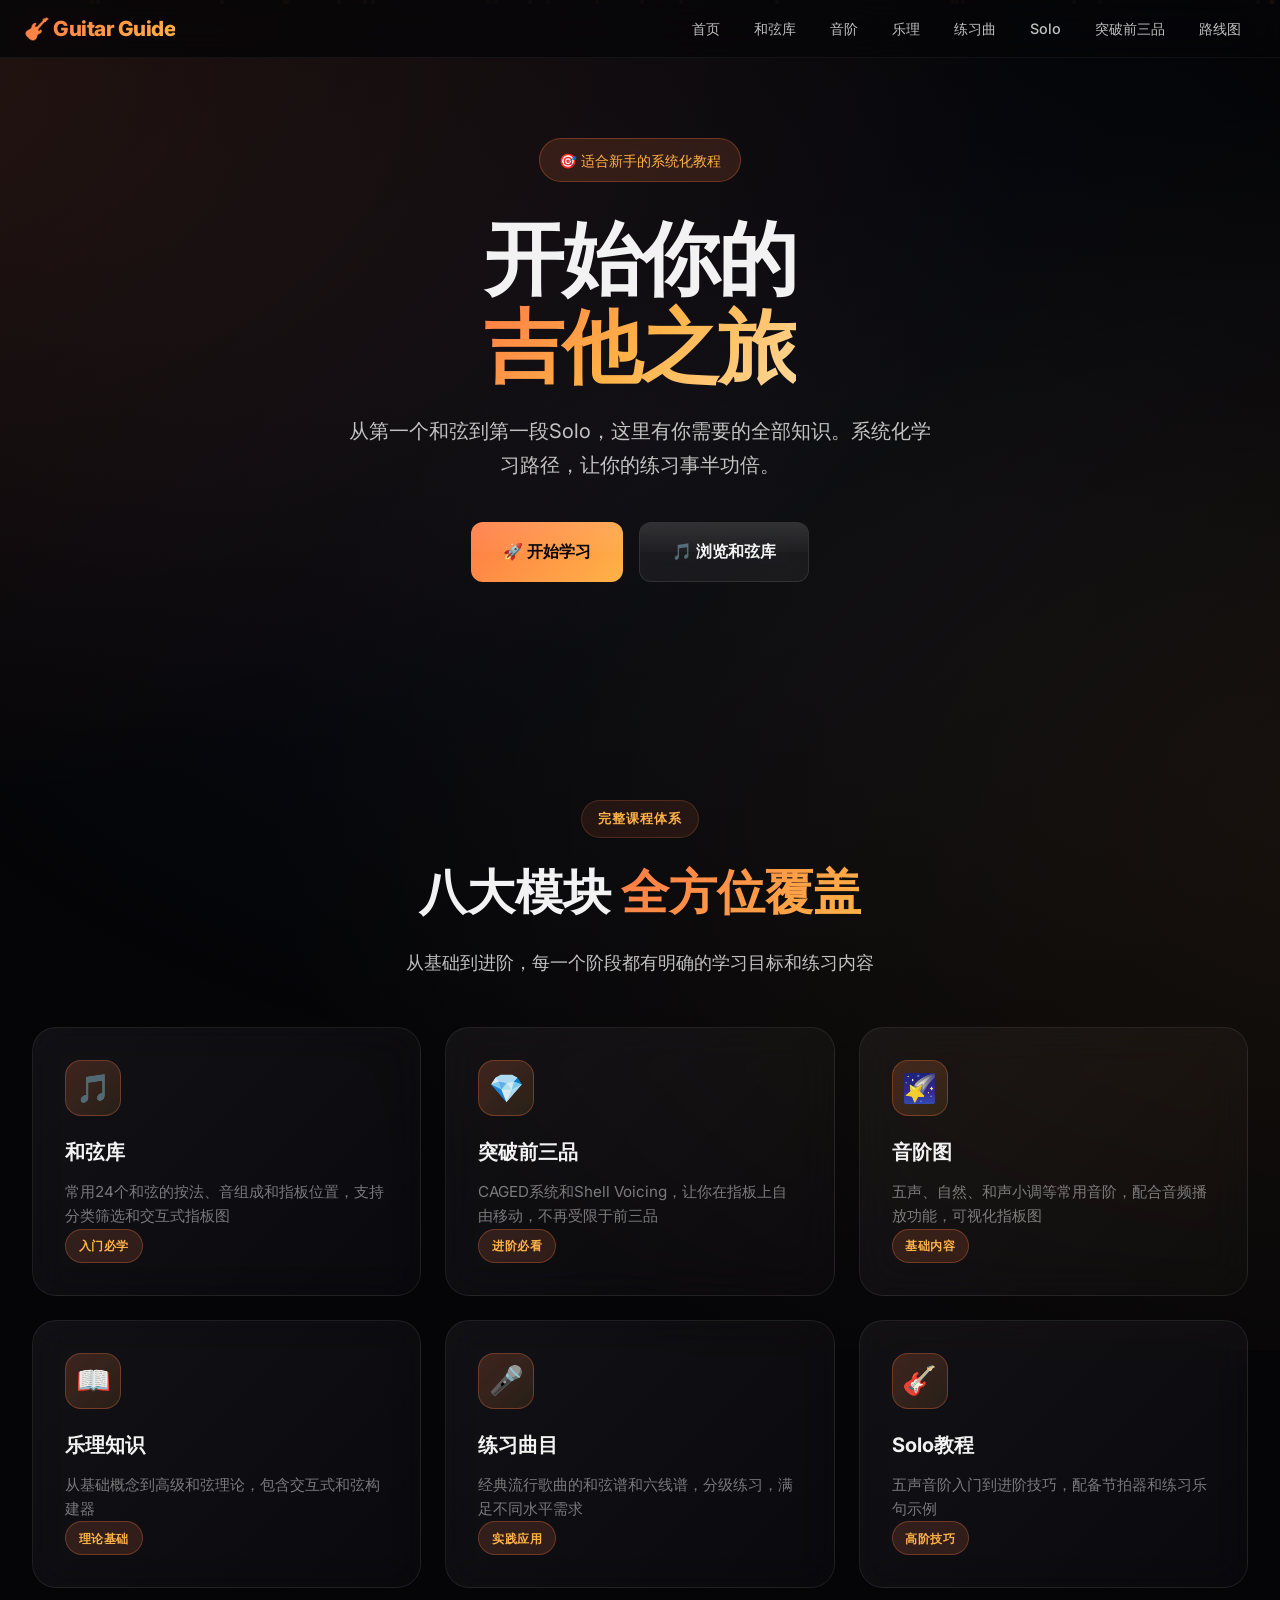
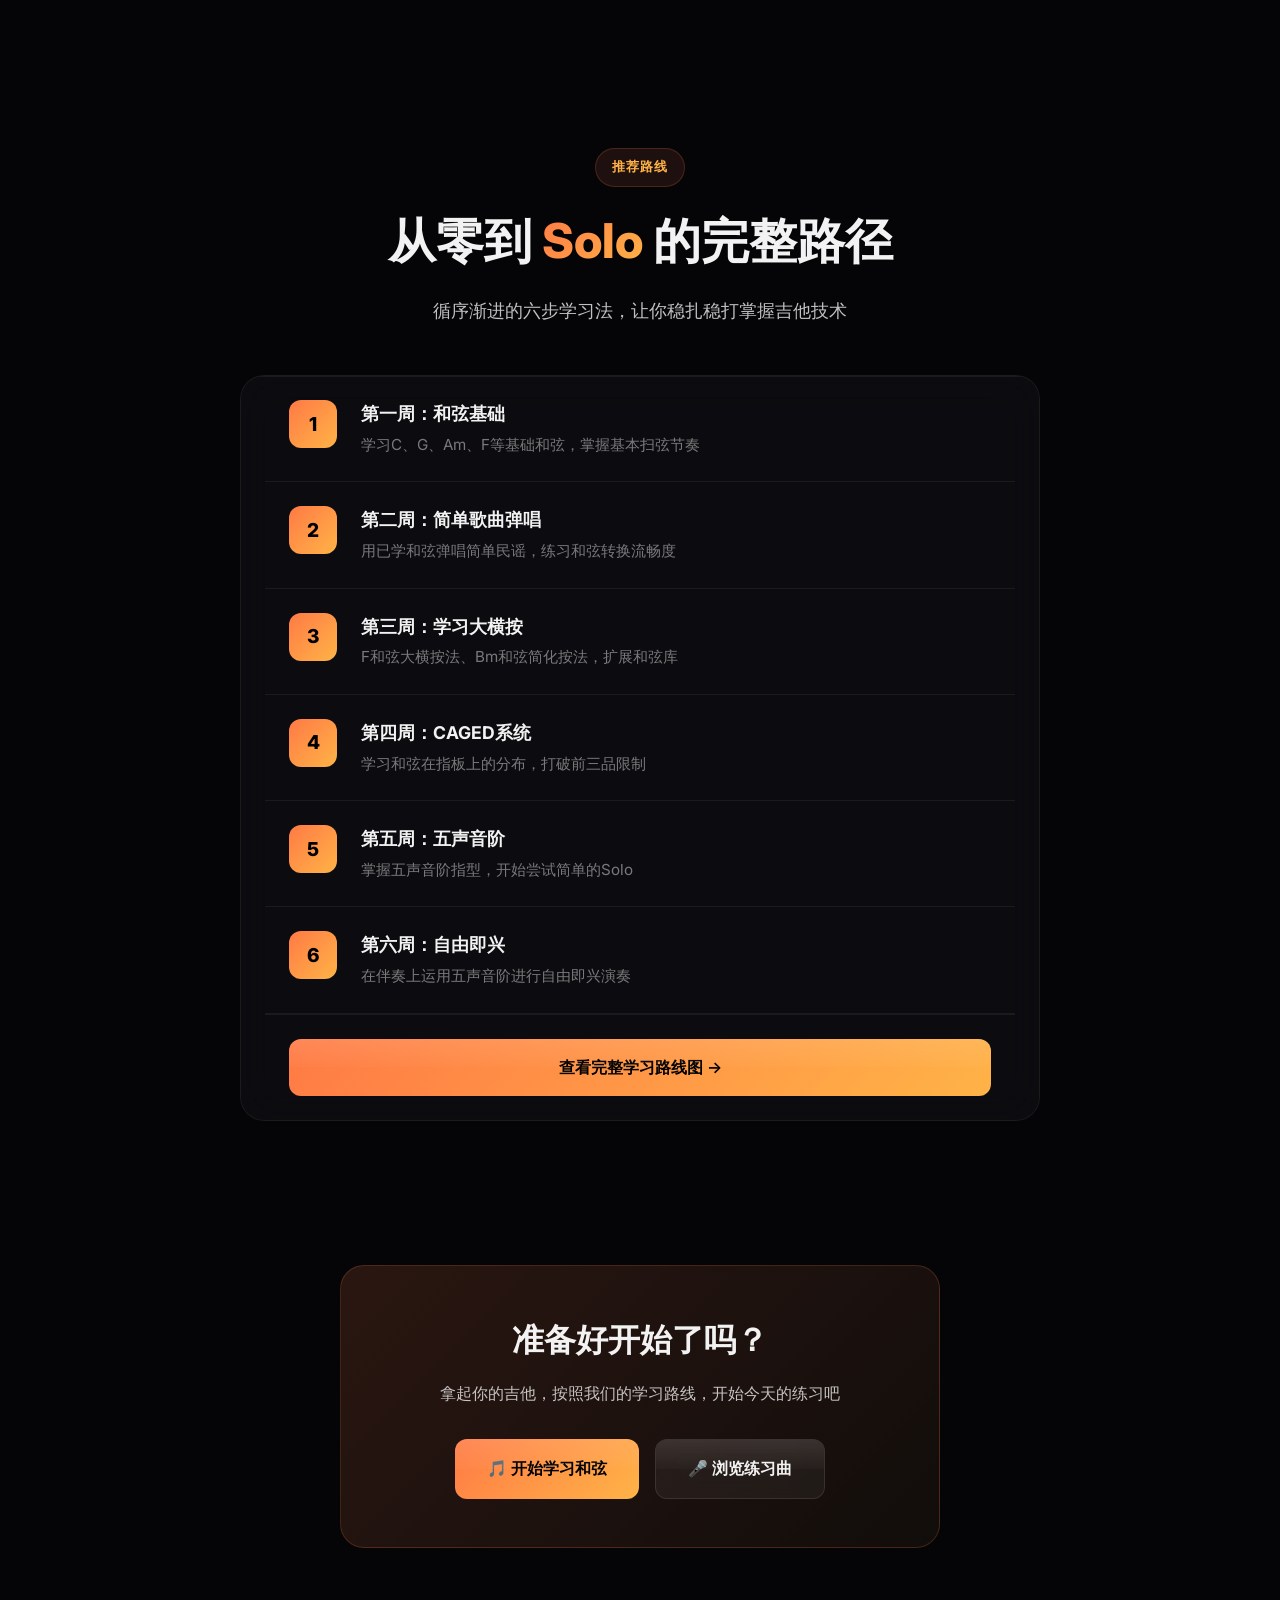
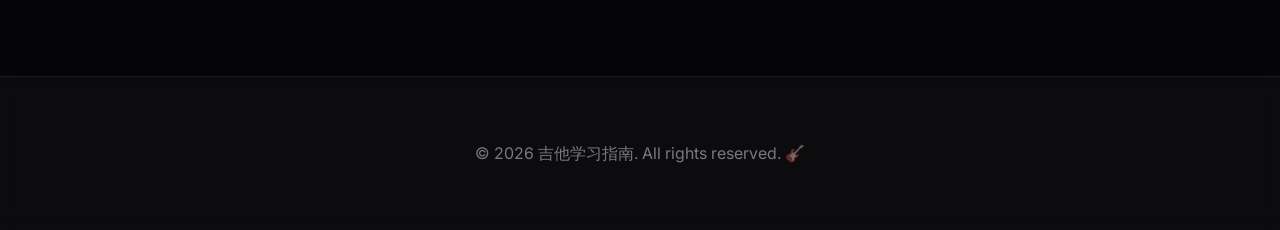
==== commit d4bd6818: "fix: 统一所有页面 banner 与内容区 max-width 为 1600px - index.html: hero/features-grid/cta-section 全部设为 1600px " ====
--- a/index.html
+++ b/index.html
@@ -21,6 +21,8 @@
       flex-direction: column;
       justify-content: center;
       align-items: center;
+      max-width: 1600px;
+      margin: 0 auto;
     }
 
     .hero-badge {
@@ -65,7 +67,7 @@
       display: grid;
       grid-template-columns: repeat(auto-fit, minmax(320px, 1fr));
       gap: 1.5rem;
-      max-width: 1400px;
+      max-width: 1600px;
       margin: 0 auto;
       padding: 0 2rem;
     }
@@ -246,6 +248,8 @@
     .cta-section {
       text-align: center;
       padding: 4rem 1.5rem;
+      max-width: 1600px;
+      margin: 0 auto;
     }
 
     .cta-card {
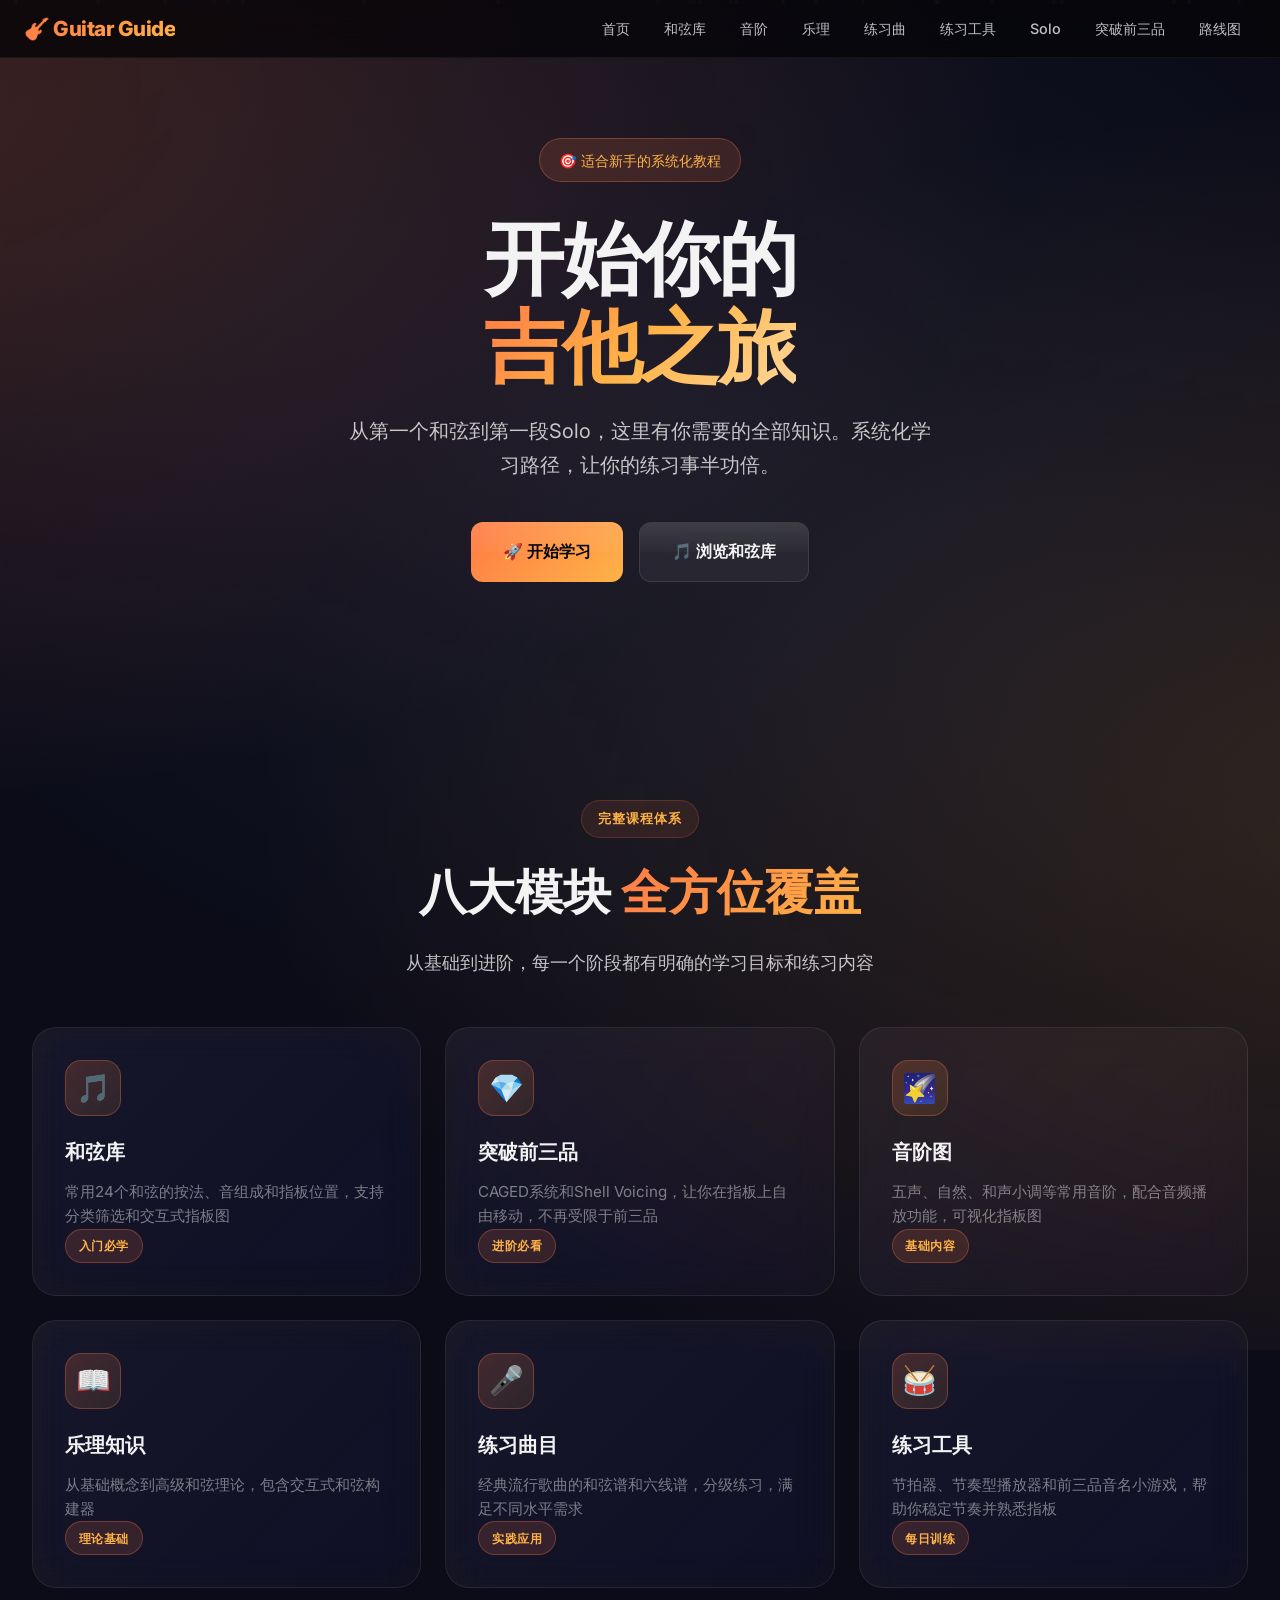
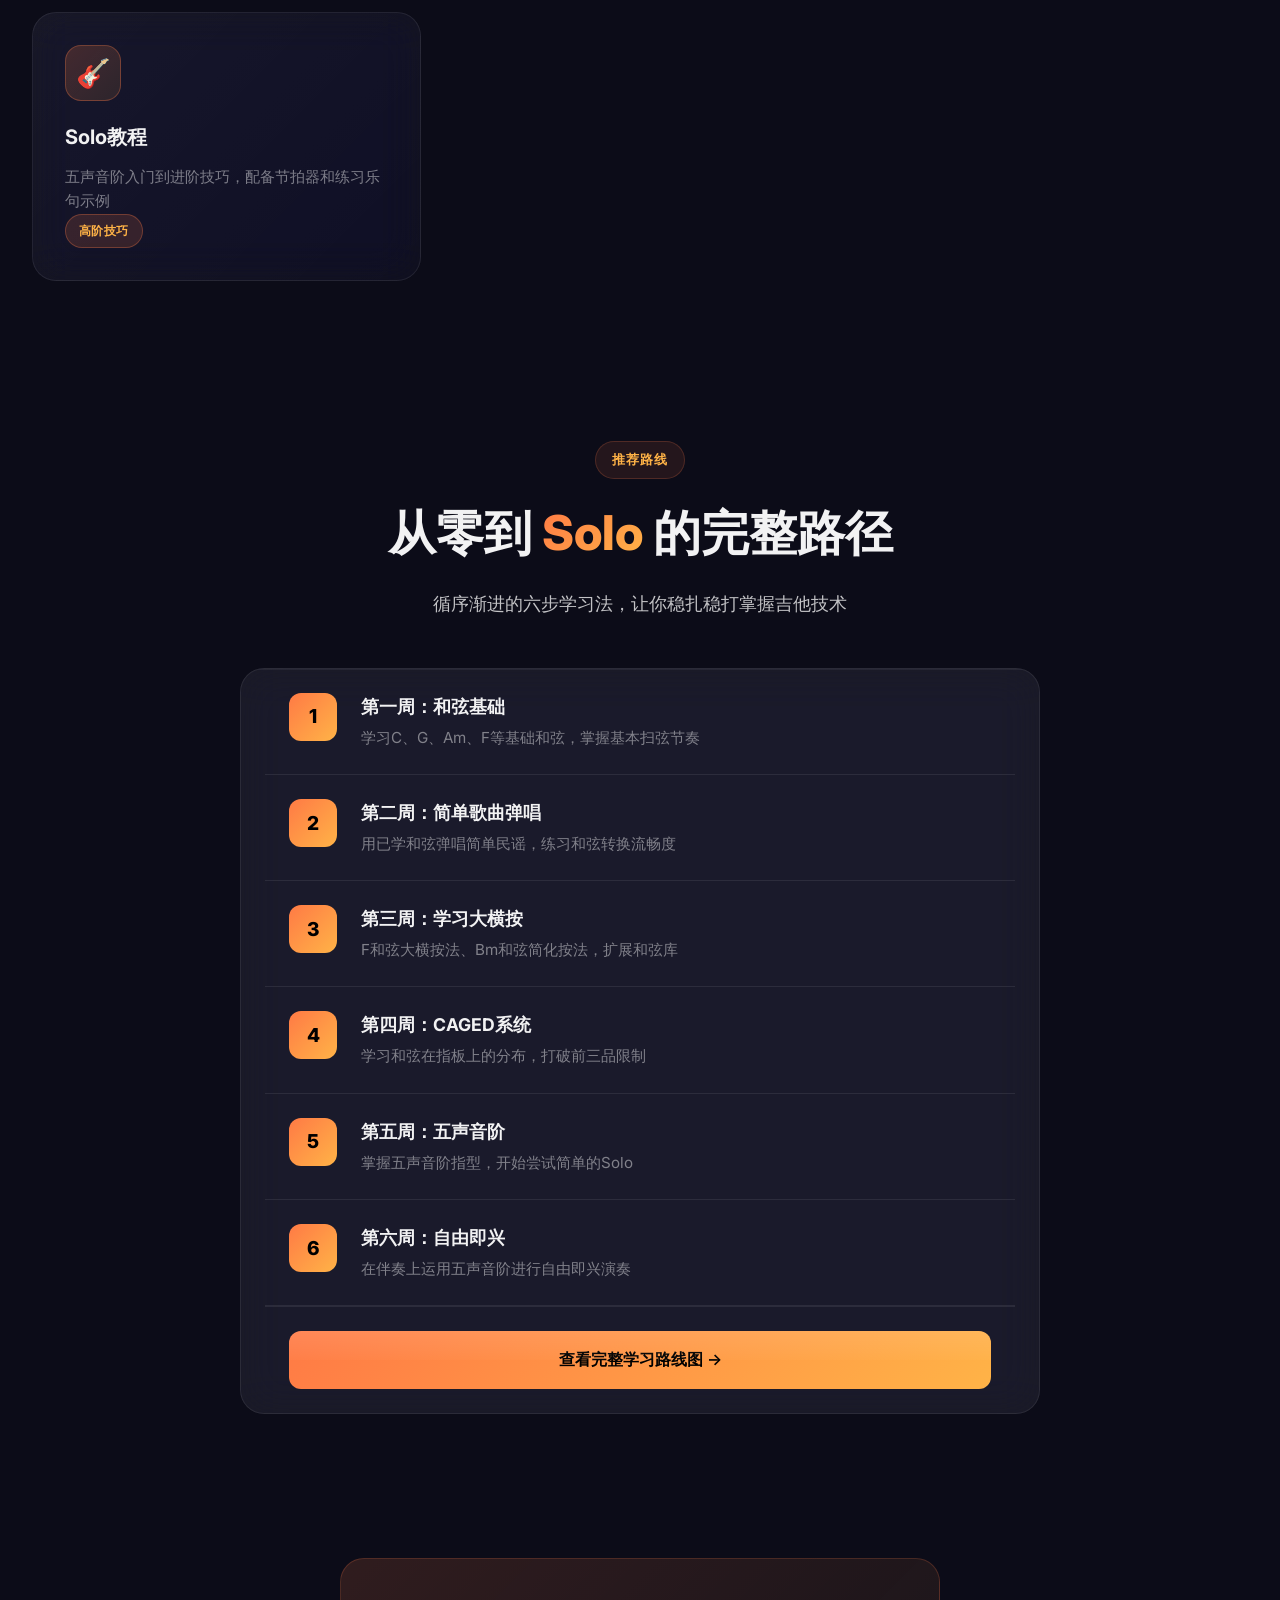
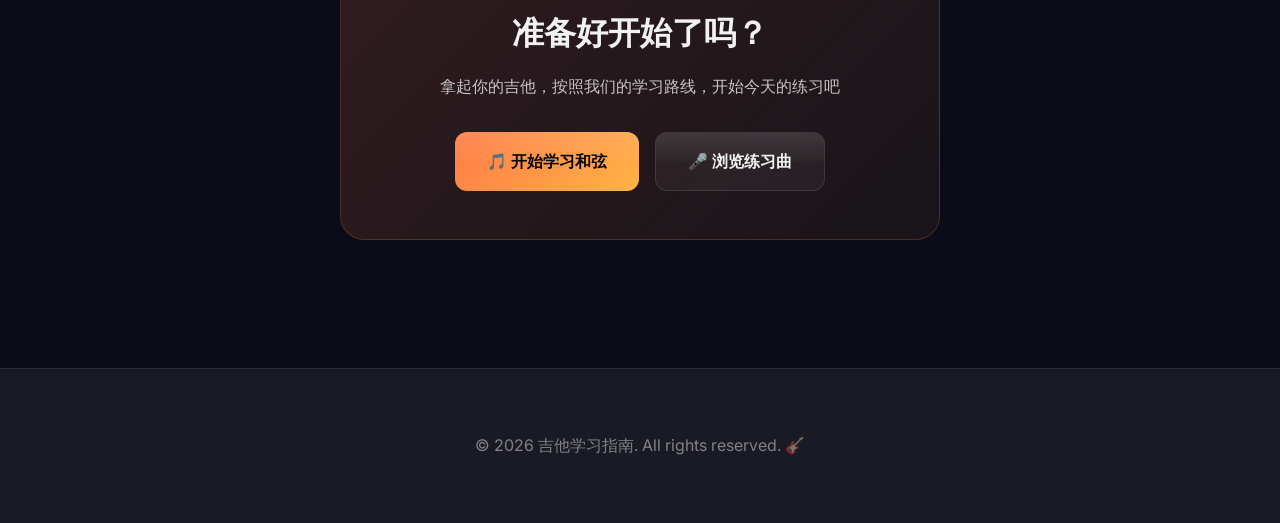
==== commit 73dd3414: "feat: add practice tools and E/A shape trainer" ====
--- a/index.html
+++ b/index.html
@@ -468,6 +468,13 @@
         <span class="badge badge-primary">实践应用</span>
       </a>
 
+      <a href="practice-tools.html" class="feature-card" style="text-decoration: none; color: inherit;">
+        <div class="feature-icon">🥁</div>
+        <h3 class="feature-title">练习工具</h3>
+        <p class="feature-desc">节拍器、节奏型播放器和前三品音名小游戏，帮助你稳定节奏并熟悉指板</p>
+        <span class="badge badge-primary">每日训练</span>
+      </a>
+
       <a href="solo.html" class="feature-card" style="text-decoration: none; color: inherit;">
         <div class="feature-icon">🎸</div>
         <h3 class="feature-title">Solo教程</h3>
--- a/css/style.css
+++ b/css/style.css
@@ -5,19 +5,19 @@
 
 /* ─── CSS Variables ─── */
 :root {
-  /* Core Colors - Deep Dark Base */
-  --bg-primary: #050508;
-  --bg-secondary: #0a0a0f;
-  --bg-tertiary: #101018;
+  /* Core Colors - Deep Base (lightened for glass contrast) */
+  --bg-primary: #0c0c18;
+  --bg-secondary: #12121f;
+  --bg-tertiary: #1a1a28;
   
   /* Premium Glass Effect */
-  --glass-bg: rgba(255, 255, 255, 0.03);
-  --glass-bg-light: rgba(255, 255, 255, 0.06);
-  --glass-bg-hover: rgba(255, 255, 255, 0.1);
-  --glass-border: rgba(255, 255, 255, 0.06);
-  --glass-border-light: rgba(255, 255, 255, 0.12);
-  --glass-shadow: 0 8px 32px rgba(0, 0, 0, 0.4);
-  --glass-shadow-lg: 0 25px 50px rgba(0, 0, 0, 0.5);
+  --glass-bg: rgba(255, 255, 255, 0.06);
+  --glass-bg-light: rgba(255, 255, 255, 0.09);
+  --glass-bg-hover: rgba(255, 255, 255, 0.14);
+  --glass-border: rgba(255, 255, 255, 0.08);
+  --glass-border-light: rgba(255, 255, 255, 0.15);
+  --glass-shadow: 0 8px 32px rgba(0, 0, 0, 0.3);
+  --glass-shadow-lg: 0 25px 50px rgba(0, 0, 0, 0.4);
   
   /* Premium Accent Gradients */
   --accent-primary: #ff7a45;
@@ -81,9 +81,9 @@
   width: 200%;
   height: 200%;
   background: 
-    radial-gradient(ellipse at 20% 30%, rgba(255,122,69,0.12) 0%, transparent 40%),
-    radial-gradient(ellipse at 80% 70%, rgba(255,179,71,0.08) 0%, transparent 40%),
-    radial-gradient(ellipse at 50% 50%, rgba(100,149,237,0.05) 0%, transparent 50%);
+    radial-gradient(ellipse at 20% 30%, rgba(255,122,69,0.20) 0%, transparent 40%),
+    radial-gradient(ellipse at 80% 70%, rgba(255,179,71,0.15) 0%, transparent 40%),
+    radial-gradient(ellipse at 50% 50%, rgba(100,149,237,0.08) 0%, transparent 50%);
   pointer-events: none;
   z-index: -1;
   animation: auroraMove 20s ease-in-out infinite;
@@ -171,17 +171,11 @@
   padding: calc(80px + var(--space-xl)) 0 var(--space-xl);
 }
 
-/* ─── Page Header - Glass Card ─── */
+/* ─── Page Header ─── */
 .page-header {
   text-align: center;
-  margin-bottom: var(--space-xl);
-  padding: var(--space-xl) 2rem;
-  background: var(--glass-bg);
-  backdrop-filter: blur(16px);
-  -webkit-backdrop-filter: blur(16px);
-  border: 1px solid var(--glass-border);
-  border-radius: var(--radius-xl);
-  box-shadow: var(--glass-shadow);
+  margin-bottom: 2rem;
+  padding: 2rem 2rem 0.5rem;
   max-width: 1600px;
   margin-left: auto;
   margin-right: auto;
@@ -320,7 +314,8 @@
   background: transparent;
   border: 1px solid transparent;
   border-radius: var(--radius-lg);
-  color: var(--text-muted);
+  color: var(--text-secondary);
+  font-size: 0.9rem;
   font-weight: 500;
   cursor: pointer;
   transition: var(--transition-normal);
@@ -328,13 +323,13 @@
 
 .filter-tab:hover {
   background: var(--glass-bg-light);
-  color: var(--text-secondary);
+  color: var(--text-primary);
 }
 
 .filter-tab.active {
-  background: var(--glass-bg-hover);
-  border-color: var(--glass-border-light);
-  color: var(--text-accent);
+  background: var(--gradient-primary);
+  border-color: transparent;
+  color: #000;
 }
 
 /* ─── Grids ─── */
@@ -640,7 +635,7 @@
   }
   
   .page-header {
-    padding: var(--space-lg);
+    padding: 1.5rem 1rem 0.25rem;
   }
   
   .chord-grid,
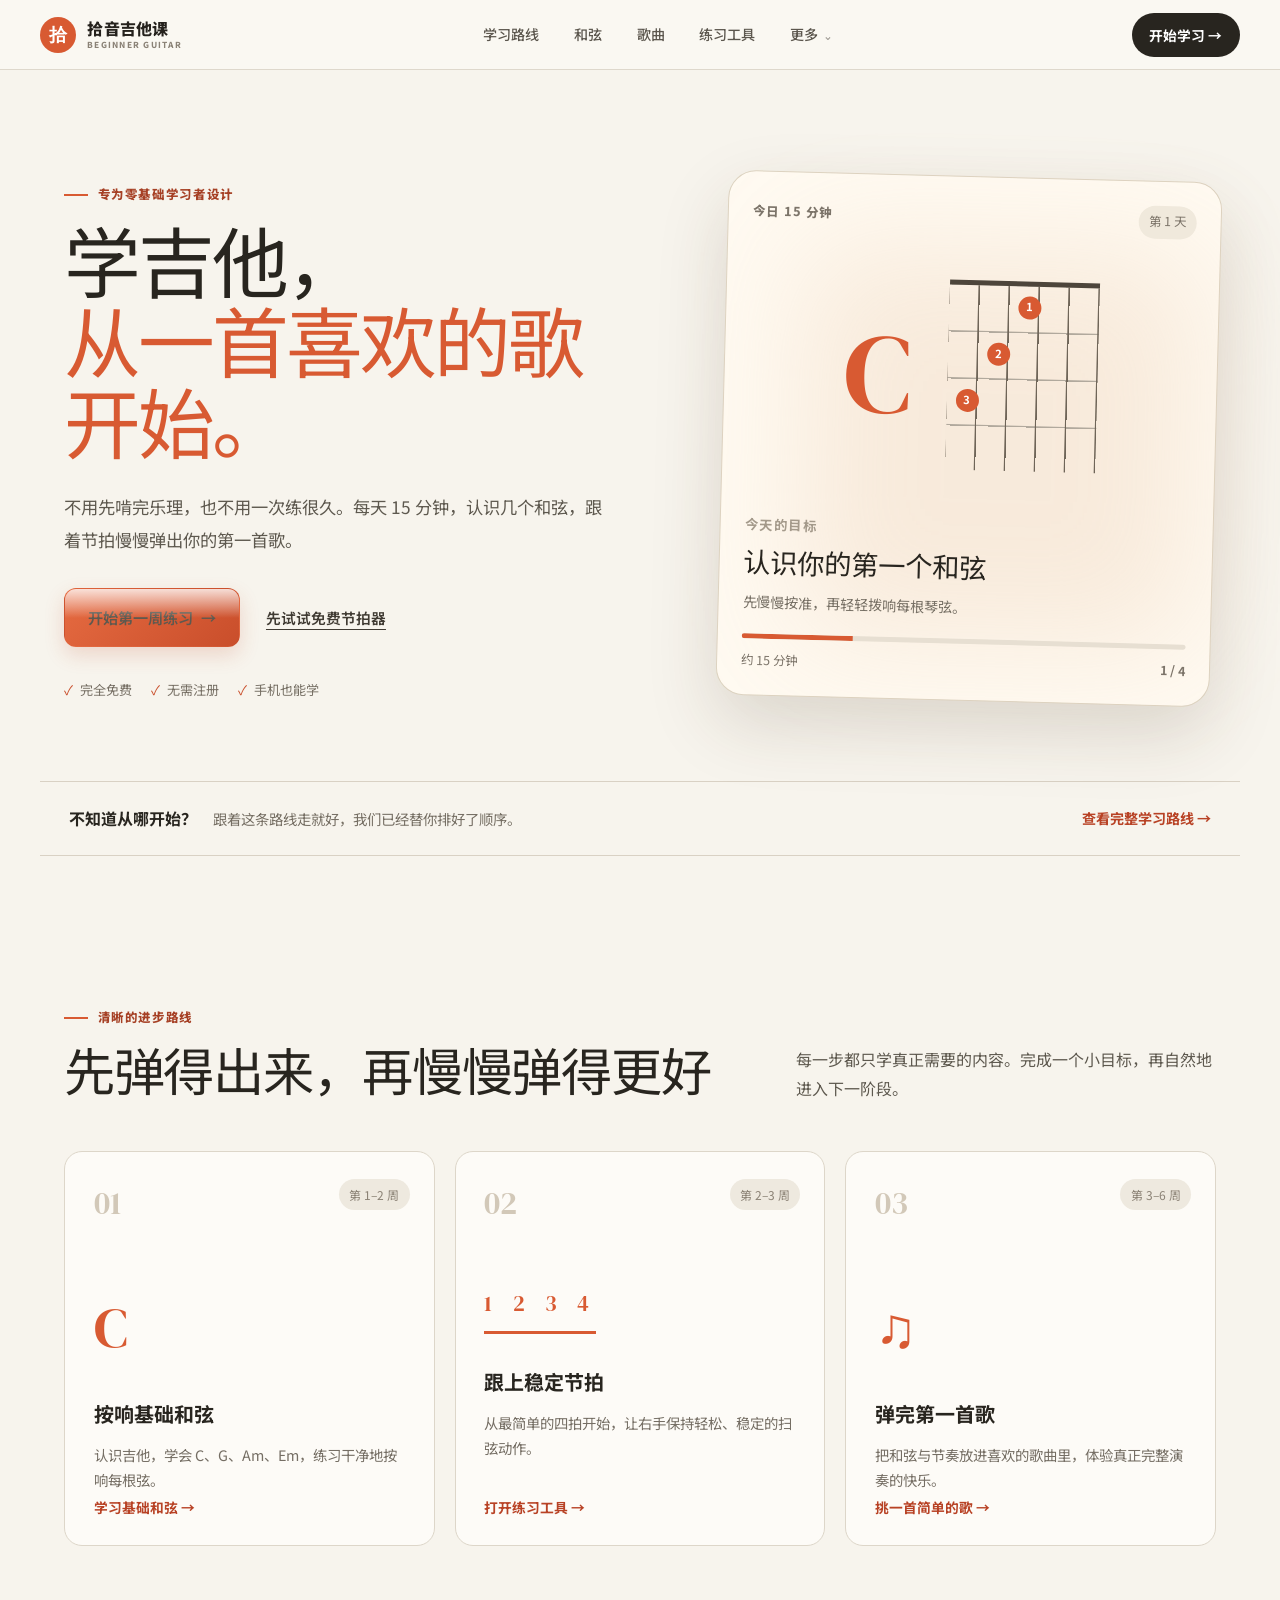
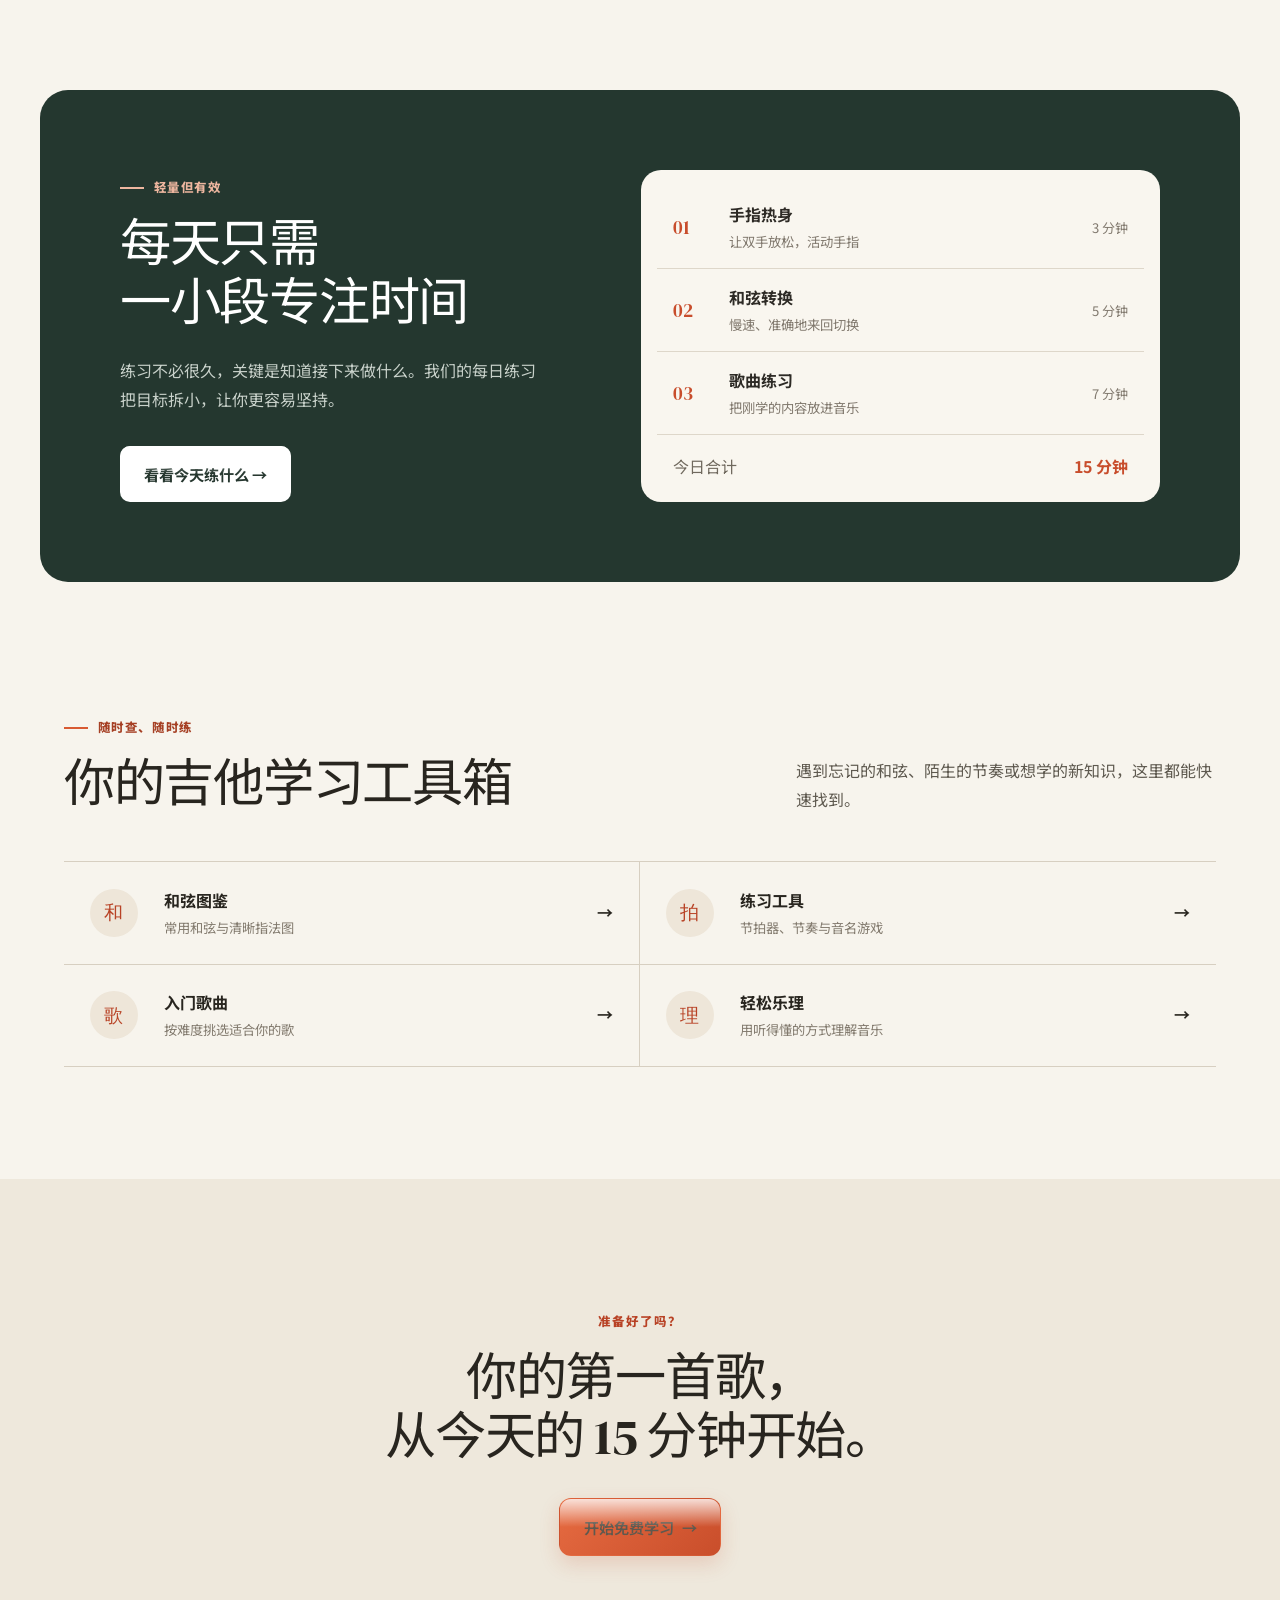
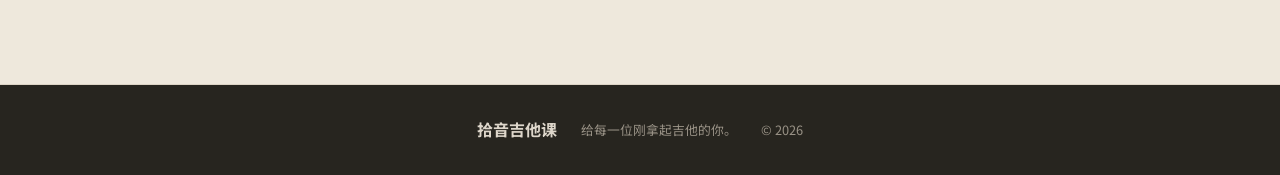
==== commit a1749f9d: "feat: redesign beginner guitar learning experience" ====
--- a/index.html
+++ b/index.html
@@ -3,606 +3,132 @@
 <head>
   <meta charset="UTF-8">
   <meta name="viewport" content="width=device-width, initial-scale=1.0">
-  <title>吉他学习指南 - 从零开始学吉他</title>
-  <meta name="description" content="系统化吉他学习教程，涵盖和弦、音阶、乐理、Solo等全方位内容">
-  <link rel="stylesheet" href="css/style.css?v=10">
+  <link rel="icon" href="data:,">
+  <title>拾音吉他课｜零基础也能轻松开始</title>
+  <meta name="description" content="为吉他初学者设计的免费学习指南。从调音、和弦到完整弹唱，每天15分钟，沿着清晰路线稳步进步。">
+  <link rel="stylesheet" href="css/style.css?v=12">
   <link rel="preconnect" href="https://fonts.googleapis.com">
   <link rel="preconnect" href="https://fonts.gstatic.com" crossorigin>
-  <link href="https://fonts.googleapis.com/css2?family=Inter:wght@400;500;600;700;800&display=swap" rel="stylesheet">
-  <style>
-    /* ===== Hero Section ===== */
-    .hero {
-      position: relative;
-      padding: 6rem 2rem;
-      text-align: center;
-      overflow: hidden;
-      min-height: 80vh;
-      display: flex;
-      flex-direction: column;
-      justify-content: center;
-      align-items: center;
-      max-width: 1600px;
-      margin: 0 auto;
-    }
+  <link href="https://fonts.googleapis.com/css2?family=Noto+Sans+SC:wght@400;500;600;700;800&family=DM+Serif+Display&display=swap" rel="stylesheet">
+</head>
+<body class="home-page">
+  <main>
+    <section class="home-hero">
+      <div class="home-hero__copy">
+        <span class="eyebrow"><span></span> 专为零基础学习者设计</span>
+        <h1>学吉他，<br><em>从一首喜欢的歌开始。</em></h1>
+        <p class="home-hero__lead">不用先啃完乐理，也不用一次练很久。每天 15 分钟，认识几个和弦，跟着节拍慢慢弹出你的第一首歌。</p>
+        <div class="home-actions">
+          <a class="btn btn-primary btn-large" href="roadmap.html">开始第一周练习 <span>→</span></a>
+          <a class="text-link" href="practice-tools.html">先试试免费节拍器</a>
+        </div>
+        <ul class="hero-promises" aria-label="课程特点">
+          <li><span>✓</span> 完全免费</li>
+          <li><span>✓</span> 无需注册</li>
+          <li><span>✓</span> 手机也能学</li>
+        </ul>
+      </div>
 
-    .hero-badge {
-      display: inline-flex;
-      align-items: center;
-      gap: 0.5rem;
-      padding: 0.6rem 1.2rem;
-      background: rgba(255, 122, 69, 0.15);
-      border: 1px solid rgba(255, 122, 69, 0.3);
-      border-radius: 50px;
-      font-size: 0.9rem;
-      color: var(--text-accent);
-      margin-bottom: 2rem;
-      backdrop-filter: blur(10px);
-    }
+      <div class="lesson-preview" aria-label="今日练习预览">
+        <div class="preview-top">
+          <span class="preview-label">今日 15 分钟</span>
+          <span class="preview-count">第 1 天</span>
+        </div>
+        <div class="chord-visual" aria-hidden="true">
+          <div class="chord-name">C</div>
+          <div class="mini-fretboard">
+            <i></i><i></i><i></i><i></i><i></i>
+            <b style="--x:3;--y:1">1</b>
+            <b style="--x:2;--y:2">2</b>
+            <b style="--x:1;--y:3">3</b>
+          </div>
+        </div>
+        <div class="preview-copy">
+          <small>今天的目标</small>
+          <h2>认识你的第一个和弦</h2>
+          <p>先慢慢按准，再轻轻拨响每根琴弦。</p>
+        </div>
+        <div class="progress-line"><span></span></div>
+        <div class="preview-footer"><span>约 15 分钟</span><strong>1 / 4</strong></div>
+      </div>
+    </section>
 
-    .hero-title {
-      font-size: clamp(2.8rem, 7vw, 5rem);
-      font-weight: 800;
-      line-height: 1.1;
-      margin-bottom: 1.5rem;
-      letter-spacing: -2px;
-    }
+    <section class="beginner-strip">
+      <div><strong>不知道从哪开始？</strong><span>跟着这条路线走就好，我们已经替你排好了顺序。</span></div>
+      <a href="roadmap.html">查看完整学习路线 →</a>
+    </section>
 
-    .hero-title span {
-      background: linear-gradient(135deg, #ff7a45 0%, #ffb347 50%, #ffd89b 100%);
-      -webkit-background-clip: text;
-      -webkit-text-fill-color: transparent;
-      background-clip: text;
-    }
-
-    .hero-subtitle {
-      font-size: 1.25rem;
-      color: var(--text-secondary);
-      max-width: 600px;
-      margin-bottom: 2.5rem;
-      line-height: 1.7;
-    }
-
-    /* ===== Feature Cards ===== */
-    .features-grid {
-      display: grid;
-      grid-template-columns: repeat(auto-fit, minmax(320px, 1fr));
-      gap: 1.5rem;
-      max-width: 1600px;
-      margin: 0 auto;
-      padding: 0 2rem;
-    }
-
-    .feature-card {
-      background: linear-gradient(135deg, rgba(255,255,255,0.05) 0%, rgba(255,255,255,0.02) 100%);
-      backdrop-filter: blur(20px) saturate(180%);
-      border: 1px solid rgba(255,255,255,0.08);
-      border-radius: 24px;
-      padding: 2rem;
-      transition: all 0.4s cubic-bezier(0.4, 0, 0.2, 1);
-      position: relative;
-      overflow: hidden;
-    }
-
-    .feature-card::before {
-      content: '';
-      position: absolute;
-      inset: 0;
-      background: linear-gradient(135deg, rgba(255,122,69,0.1) 0%, transparent 50%);
-      opacity: 0;
-      transition: opacity 0.3s;
-    }
-
-    .feature-card:hover {
-      transform: translateY(-8px);
-      border-color: rgba(255, 122, 69, 0.3);
-      box-shadow: 0 25px 50px rgba(0,0,0,0.4), 0 0 30px rgba(255,122,69,0.1);
-    }
-
-    .feature-card:hover::before {
-      opacity: 1;
-    }
-
-    .feature-icon {
-      width: 56px;
-      height: 56px;
-      background: linear-gradient(135deg, rgba(255,122,69,0.2) 0%, rgba(255,179,71,0.1) 100%);
-      border: 1px solid rgba(255, 122, 69, 0.3);
-      border-radius: 16px;
-      display: flex;
-      align-items: center;
-      justify-content: center;
-      font-size: 1.75rem;
-      margin-bottom: 1.25rem;
-      position: relative;
-      z-index: 1;
-    }
-
-    .feature-title {
-      font-size: 1.25rem;
-      font-weight: 700;
-      margin-bottom: 0.75rem;
-      color: var(--text-primary);
-      position: relative;
-      z-index: 1;
-    }
-
-    .feature-desc {
-      font-size: 0.95rem;
-      color: var(--text-muted);
-      line-height: 1.6;
-      position: relative;
-      z-index: 1;
-    }
-
-    .badge {
-      display: inline-block;
-      padding: 0.4rem 0.8rem;
-      border-radius: 20px;
-      font-size: 0.75rem;
-      font-weight: 600;
-      text-transform: uppercase;
-      letter-spacing: 0.5px;
-    }
-
-    .badge-primary {
-      background: rgba(255, 122, 69, 0.15);
-      border: 1px solid rgba(255, 122, 69, 0.3);
-      color: var(--text-accent);
-    }
-
-    /* ===== Section Headers ===== */
-    .section {
-      padding: 5rem 0;
-    }
-
-    .section-header {
-      text-align: center;
-      margin-bottom: 3rem;
-      padding: 0 1.5rem;
-    }
-
-    .section-tag {
-      display: inline-block;
-      padding: 0.5rem 1rem;
-      background: rgba(255, 122, 69, 0.1);
-      border: 1px solid rgba(255, 122, 69, 0.2);
-      border-radius: 20px;
-      font-size: 0.8rem;
-      font-weight: 600;
-      color: var(--text-accent);
-      text-transform: uppercase;
-      letter-spacing: 1px;
-      margin-bottom: 1rem;
-    }
-
-    .section-title {
-      font-size: clamp(2rem, 5vw, 3rem);
-      font-weight: 800;
-      margin-bottom: 1rem;
-    }
-
-    .section-title span {
-      background: linear-gradient(135deg, #ff7a45 0%, #ffb347 100%);
-      -webkit-background-clip: text;
-      -webkit-text-fill-color: transparent;
-      background-clip: text;
-    }
-
-    .section-desc {
-      font-size: 1.1rem;
-      color: var(--text-secondary);
-      max-width: 600px;
-      margin: 0 auto;
-    }
-
-    /* ===== Learning Path ===== */
-    .path-container {
-      max-width: 800px;
-      margin: 0 auto;
-      padding: 0 1.5rem;
-    }
-
-    .path-step {
-      display: flex;
-      gap: 1.5rem;
-      padding: 1.5rem;
-      border-bottom: 1px solid var(--glass-border);
-      transition: background 0.3s;
-    }
-
-    .path-step:hover {
-      background: rgba(255, 255, 255, 0.02);
-    }
-
-    .path-step:last-child {
-      border-bottom: none;
-    }
-
-    .step-number {
-      flex-shrink: 0;
-      width: 48px;
-      height: 48px;
-      background: linear-gradient(135deg, #ff7a45 0%, #ffb347 100%);
-      border-radius: 12px;
-      display: flex;
-      align-items: center;
-      justify-content: center;
-      font-weight: 800;
-      font-size: 1.2rem;
-      color: #000;
-    }
-
-    .step-content h4 {
-      font-size: 1.1rem;
-      font-weight: 700;
-      margin-bottom: 0.3rem;
-      color: var(--text-primary);
-    }
-
-    .step-content p {
-      color: var(--text-muted);
-      font-size: 0.95rem;
-    }
-
-    /* ===== CTA Section ===== */
-    .cta-section {
-      text-align: center;
-      padding: 4rem 1.5rem;
-      max-width: 1600px;
-      margin: 0 auto;
-    }
-
-    .cta-card {
-      max-width: 600px;
-      margin: 0 auto;
-      background: linear-gradient(135deg, rgba(255,122,69,0.15) 0%, rgba(255,179,71,0.05) 100%);
-      border: 1px solid rgba(255, 122, 69, 0.2);
-      border-radius: 24px;
-      padding: 3rem 2rem;
-    }
-
-    .cta-card h2 {
-      font-size: 2rem;
-      font-weight: 800;
-      margin-bottom: 1rem;
-    }
-
-    .cta-card p {
-      color: var(--text-secondary);
-      margin-bottom: 2rem;
-    }
-
-    /* ===== Buttons ===== */
-    .btn-group {
-      display: flex;
-      gap: 1rem;
-      flex-wrap: wrap;
-      justify-content: center;
-    }
-
-    .btn-primary {
-      display: inline-flex;
-      align-items: center;
-      gap: 0.5rem;
-      padding: 1rem 2rem;
-      background: linear-gradient(135deg, #ff7a45 0%, #ffb347 100%);
-      border: none;
-      border-radius: 12px;
-      font-size: 1rem;
-      font-weight: 600;
-      color: #000;
-      text-decoration: none;
-      transition: all 0.3s;
-      cursor: pointer;
-    }
-
-    .btn-primary:hover {
-      transform: translateY(-2px);
-      box-shadow: 0 10px 30px rgba(255, 122, 69, 0.4);
-    }
-
-    .btn-secondary {
-      display: inline-flex;
-      align-items: center;
-      gap: 0.5rem;
-      padding: 1rem 2rem;
-      background: rgba(255, 255, 255, 0.05);
-      border: 1px solid rgba(255, 255, 255, 0.1);
-      border-radius: 12px;
-      font-size: 1rem;
-      font-weight: 600;
-      color: var(--text-primary);
-      text-decoration: none;
-      transition: all 0.3s;
-      cursor: pointer;
-      backdrop-filter: blur(10px);
-    }
-
-    .btn-secondary:hover {
-      background: rgba(255, 255, 255, 0.1);
-      border-color: rgba(255, 255, 255, 0.2);
-      transform: translateY(-2px);
-    }
-
-    /* ===== Particles ===== */
-    .particles-container {
-      position: fixed;
-      top: 0;
-      left: 0;
-      width: 100%;
-      height: 100%;
-      pointer-events: none;
-      z-index: 0;
-      overflow: hidden;
-    }
-
-    .floating-particle {
-      position: absolute;
-      width: 4px;
-      height: 4px;
-      background: rgba(255, 122, 69, 0.4);
-      border-radius: 50%;
-      box-shadow: 0 0 20px rgba(255, 122, 69, 0.6);
-      animation: floatUp 30s infinite linear;
-    }
-
-    @keyframes floatUp {
-      0% {
-        transform: translateY(100vh) translateX(0) scale(0);
-        opacity: 0;
-      }
-      10% {
-        opacity: 1;
-        transform: translateY(90vh) translateX(20px) scale(1);
-      }
-      90% {
-        opacity: 0.3;
-        transform: translateY(10vh) translateX(-20px) scale(1);
-      }
-      100% {
-        transform: translateY(0) translateX(0) scale(0);
-        opacity: 0;
-      }
-    }
-
-    /* ===== Responsive ===== */
-    @media (max-width: 768px) {
-      .hero {
-        padding: 4rem 1.5rem;
-        min-height: auto;
-      }
-
-      .features-grid {
-        grid-template-columns: 1fr;
-        padding: 0 1rem;
-      }
-
-      .feature-card {
-        padding: 1.5rem;
-      }
-
-      .path-step {
-        padding: 1rem;
-        gap: 1rem;
-      }
-
-      .step-number {
-        width: 40px;
-        height: 40px;
-        font-size: 1rem;
-      }
-    }
-  </style>
-</head>
-<body>
-  <!-- Floating Particles -->
-  <div class="particles-container" id="particles"></div>
-
-  <!-- Hero Section -->
-  <section class="hero">
-    <div class="hero-badge">
-      🎯 适合新手的系统化教程
-    </div>
-    <h1 class="hero-title">
-      开始你的<br>
-      <span>吉他之旅</span>
-    </h1>
-    <p class="hero-subtitle">
-      从第一个和弦到第一段Solo，这里有你需要的全部知识。系统化学习路径，让你的练习事半功倍。
-    </p>
-    <div class="btn-group">
-      <a href="roadmap.html" class="btn btn-primary">
-        🚀 开始学习
-      </a>
-      <a href="chords.html" class="btn btn-secondary">
-        🎵 浏览和弦库
-      </a>
-    </div>
-  </section>
-
-  <!-- Features Section -->
-  <section class="section">
-    <div class="section-header">
-      <span class="section-tag">完整课程体系</span>
-      <h2 class="section-title">
-        八大模块 <span>全方位覆盖</span>
-      </h2>
-      <p class="section-desc">
-        从基础到进阶，每一个阶段都有明确的学习目标和练习内容
-      </p>
-    </div>
-
-    <div class="features-grid">
-      <a href="chords.html" class="feature-card" style="text-decoration: none; color: inherit;">
-        <div class="feature-icon">🎵</div>
-        <h3 class="feature-title">和弦库</h3>
-        <p class="feature-desc">常用24个和弦的按法、音组成和指板位置，支持分类筛选和交互式指板图</p>
-        <span class="badge badge-primary">入门必学</span>
-      </a>
-
-      <a href="chord-mastery.html" class="feature-card" style="text-decoration: none; color: inherit;">
-        <div class="feature-icon">💎</div>
-        <h3 class="feature-title">突破前三品</h3>
-        <p class="feature-desc">CAGED系统和Shell Voicing，让你在指板上自由移动，不再受限于前三品</p>
-        <span class="badge badge-primary">进阶必看</span>
-      </a>
-
-      <a href="scales.html" class="feature-card" style="text-decoration: none; color: inherit;">
-        <div class="feature-icon">🌠</div>
-        <h3 class="feature-title">音阶图</h3>
-        <p class="feature-desc">五声、自然、和声小调等常用音阶，配合音频播放功能，可视化指板图</p>
-        <span class="badge badge-primary">基础内容</span>
-      </a>
-
-      <a href="theory.html" class="feature-card" style="text-decoration: none; color: inherit;">
-        <div class="feature-icon">📖</div>
-        <h3 class="feature-title">乐理知识</h3>
-        <p class="feature-desc">从基础概念到高级和弦理论，包含交互式和弦构建器</p>
-        <span class="badge badge-primary">理论基础</span>
-      </a>
-
-      <a href="songs.html" class="feature-card" style="text-decoration: none; color: inherit;">
-        <div class="feature-icon">🎤</div>
-        <h3 class="feature-title">练习曲目</h3>
-        <p class="feature-desc">经典流行歌曲的和弦谱和六线谱，分级练习，满足不同水平需求</p>
-        <span class="badge badge-primary">实践应用</span>
-      </a>
-
-      <a href="practice-tools.html" class="feature-card" style="text-decoration: none; color: inherit;">
-        <div class="feature-icon">🥁</div>
-        <h3 class="feature-title">练习工具</h3>
-        <p class="feature-desc">节拍器、节奏型播放器和前三品音名小游戏，帮助你稳定节奏并熟悉指板</p>
-        <span class="badge badge-primary">每日训练</span>
-      </a>
-
-      <a href="solo.html" class="feature-card" style="text-decoration: none; color: inherit;">
-        <div class="feature-icon">🎸</div>
-        <h3 class="feature-title">Solo教程</h3>
-        <p class="feature-desc">五声音阶入门到进阶技巧，配备节拍器和练习乐句示例</p>
-        <span class="badge badge-primary">高阶技巧</span>
-      </a>
-    </div>
-  </section>
-
-  <!-- Learning Path Section -->
-  <section class="section">
-    <div class="section-header">
-      <span class="section-tag">推荐路线</span>
-      <h2 class="section-title">
-        从零到 <span>Solo</span> 的完整路径
-      </h2>
-      <p class="section-desc">
-        循序渐进的六步学习法，让你稳扎稳打掌握吉他技术
-      </p>
-    </div>
-
-    <div class="glass-card path-container">
-      <div class="path-step">
-        <div class="step-number">1</div>
-        <div class="step-content">
-          <h4>第一周：和弦基础</h4>
-          <p>学习C、G、Am、F等基础和弦，掌握基本扫弦节奏</p>
+    <section class="home-section">
+      <div class="home-heading">
+        <div>
+          <span class="eyebrow"><span></span> 清晰的进步路线</span>
+          <h2>先弹得出来，再慢慢弹得更好</h2>
         </div>
+        <p>每一步都只学真正需要的内容。完成一个小目标，再自然地进入下一阶段。</p>
       </div>
-      <div class="path-step">
-        <div class="step-number">2</div>
-        <div class="step-content">
-          <h4>第二周：简单歌曲弹唱</h4>
-          <p>用已学和弦弹唱简单民谣，练习和弦转换流畅度</p>
-        </div>
-      </div>
-      <div class="path-step">
-        <div class="step-number">3</div>
-        <div class="step-content">
-          <h4>第三周：学习大横按</h4>
-          <p>F和弦大横按法、Bm和弦简化按法，扩展和弦库</p>
-        </div>
-      </div>
-      <div class="path-step">
-        <div class="step-number">4</div>
-        <div class="step-content">
-          <h4>第四周：CAGED系统</h4>
-          <p>学习和弦在指板上的分布，打破前三品限制</p>
-        </div>
-      </div>
-      <div class="path-step">
-        <div class="step-number">5</div>
-        <div class="step-content">
-          <h4>第五周：五声音阶</h4>
-          <p>掌握五声音阶指型，开始尝试简单的Solo</p>
-        </div>
-      </div>
-      <div class="path-step">
-        <div class="step-number">6</div>
-        <div class="step-content">
-          <h4>第六周：自由即兴</h4>
-          <p>在伴奏上运用五声音阶进行自由即兴演奏</p>
-        </div>
-      </div>
-      <div style="padding: 1.5rem; border-top: 1px solid var(--glass-border); text-align: center;">
-        <a href="roadmap.html" class="btn btn-primary" style="width: 100%;">
-          查看完整学习路线图 →
+      <div class="journey-grid">
+        <a href="chords.html" class="journey-card">
+          <span class="journey-number">01</span>
+          <span class="journey-time">第 1–2 周</span>
+          <div class="journey-icon">C</div>
+          <h3>按响基础和弦</h3>
+          <p>认识吉他，学会 C、G、Am、Em，练习干净地按响每根弦。</p>
+          <b>学习基础和弦 →</b>
+        </a>
+        <a href="practice-tools.html" class="journey-card">
+          <span class="journey-number">02</span>
+          <span class="journey-time">第 2–3 周</span>
+          <div class="journey-icon journey-icon--rhythm">1 2 3 4</div>
+          <h3>跟上稳定节拍</h3>
+          <p>从最简单的四拍开始，让右手保持轻松、稳定的扫弦动作。</p>
+          <b>打开练习工具 →</b>
+        </a>
+        <a href="songs.html" class="journey-card">
+          <span class="journey-number">03</span>
+          <span class="journey-time">第 3–6 周</span>
+          <div class="journey-icon">♫</div>
+          <h3>弹完第一首歌</h3>
+          <p>把和弦与节奏放进喜欢的歌曲里，体验真正完整演奏的快乐。</p>
+          <b>挑一首简单的歌 →</b>
         </a>
       </div>
-    </div>
-  </section>
+    </section>
 
-  <!-- CTA Section -->
-  <section class="cta-section">
-    <div class="cta-card">
-      <h2>准备好开始了吗？</h2>
-      <p>拿起你的吉他，按照我们的学习路线，开始今天的练习吧</p>
-      <div class="btn-group">
-        <a href="chords.html" class="btn btn-primary">
-          🎵 开始学习和弦
-        </a>
-        <a href="songs.html" class="btn btn-secondary">
-          🎤 浏览练习曲
-        </a>
+    <section class="daily-section">
+      <div class="daily-copy">
+        <span class="eyebrow eyebrow--light"><span></span> 轻量但有效</span>
+        <h2>每天只需<br>一小段专注时间</h2>
+        <p>练习不必很久，关键是知道接下来做什么。我们的每日练习把目标拆小，让你更容易坚持。</p>
+        <a class="btn btn-light" href="roadmap.html">看看今天练什么 →</a>
       </div>
-    </div>
-  </section>
+      <div class="routine-card">
+        <div class="routine-row"><span>01</span><div><strong>手指热身</strong><small>让双手放松，活动手指</small></div><time>3 分钟</time></div>
+        <div class="routine-row"><span>02</span><div><strong>和弦转换</strong><small>慢速、准确地来回切换</small></div><time>5 分钟</time></div>
+        <div class="routine-row"><span>03</span><div><strong>歌曲练习</strong><small>把刚学的内容放进音乐</small></div><time>7 分钟</time></div>
+        <div class="routine-total"><span>今日合计</span><strong>15 分钟</strong></div>
+      </div>
+    </section>
 
-  <!-- Footer -->
-  <footer class="footer">
-    <p>&copy; 2026 吉他学习指南. All rights reserved. 🎸</p>
-  </footer>
+    <section class="resource-section">
+      <div class="home-heading">
+        <div><span class="eyebrow"><span></span> 随时查、随时练</span><h2>你的吉他学习工具箱</h2></div>
+        <p>遇到忘记的和弦、陌生的节奏或想学的新知识，这里都能快速找到。</p>
+      </div>
+      <div class="resource-grid">
+        <a href="chords.html"><span>和</span><div><h3>和弦图鉴</h3><p>常用和弦与清晰指法图</p></div><b>→</b></a>
+        <a href="practice-tools.html"><span>拍</span><div><h3>练习工具</h3><p>节拍器、节奏与音名游戏</p></div><b>→</b></a>
+        <a href="songs.html"><span>歌</span><div><h3>入门歌曲</h3><p>按难度挑选适合你的歌</p></div><b>→</b></a>
+        <a href="theory.html"><span>理</span><div><h3>轻松乐理</h3><p>用听得懂的方式理解音乐</p></div><b>→</b></a>
+      </div>
+    </section>
 
-  <script src="js/nav.js?v=6"></script>
-  <script>
-    // Generate floating particles
-    (function() {
-      var container = document.getElementById('particles');
-      if (!container) return;
-
-      var particleCount = 25;
-      for (var i = 0; i < particleCount; i++) {
-        var particle = document.createElement('div');
-        particle.className = 'floating-particle';
-        particle.style.left = Math.random() * 100 + '%';
-        particle.style.animationDelay = Math.random() * 30 + 's';
-        particle.style.animationDuration = (25 + Math.random() * 15) + 's';
-
-        // Random colors
-        var colors = [
-          'rgba(255, 122, 69, 0.4)',
-          'rgba(255, 179, 71, 0.3)',
-          'rgba(255, 216, 155, 0.3)'
-        ];
-        var color = colors[Math.floor(Math.random() * colors.length)];
-        particle.style.background = color;
-        particle.style.boxShadow = '0 0 20px ' + color;
-
-        container.appendChild(particle);
-      }
-    })();
-
-    // Active nav link
-    document.querySelectorAll('.nav-link').forEach(function(link) {
-      if (link.getAttribute('href') === 'index.html') {
-        link.classList.add('active');
-      }
-    });
-  </script>
+    <section class="final-cta">
+      <span>准备好了吗？</span>
+      <h2>你的第一首歌，<br>从今天的 15 分钟开始。</h2>
+      <a class="btn btn-primary btn-large" href="roadmap.html">开始免费学习 <span>→</span></a>
+    </section>
+  </main>
+  <footer class="footer home-footer"><strong>拾音吉他课</strong><p>给每一位刚拿起吉他的你。</p><span>© 2026</span></footer>
+  <script src="js/nav.js?v=7"></script>
 </body>
 </html>
--- a/css/style.css
+++ b/css/style.css
@@ -719,3 +719,176 @@
   background: rgba(255, 122, 69, 0.3);
   color: var(--text-primary);
 }
+
+/* ═══════════════════════════════════════════════════════════════
+   2026 redesign — warm, approachable beginner experience
+   ═══════════════════════════════════════════════════════════════ */
+:root {
+  --bg-primary: #f7f4ed;
+  --bg-secondary: #eee9de;
+  --bg-tertiary: #e5ded0;
+  --glass-bg: rgba(255,255,255,.78);
+  --glass-bg-light: #fff;
+  --glass-bg-hover: #fff;
+  --glass-border: #dcd4c5;
+  --glass-border-light: #bfb4a1;
+  --glass-shadow: 0 12px 35px rgba(51,42,31,.08);
+  --glass-shadow-lg: 0 18px 48px rgba(51,42,31,.13);
+  --accent-primary: #d85a32;
+  --accent-secondary: #9f351e;
+  --accent-tertiary: #f2c8a9;
+  --gradient-primary: linear-gradient(135deg,#e66b41 0%,#c94e2b 100%);
+  --gradient-glow: #f6e1d5;
+  --gradient-frost: linear-gradient(180deg,rgba(255,255,255,.8),transparent);
+  --text-primary: #28251f;
+  --text-secondary: #5e594f;
+  --text-muted: #837c70;
+  --text-accent: #b84225;
+}
+
+body {
+  font-family: 'Noto Sans SC','Inter',sans-serif;
+  background: var(--bg-primary);
+  color: var(--text-primary);
+}
+body::before { display:none; }
+a,button,input,select { font:inherit; }
+a:focus-visible,button:focus-visible,summary:focus-visible { outline:3px solid #e38b6d;outline-offset:3px; }
+
+.main-nav {
+  padding:.8rem 1.5rem;
+  background:rgba(250,248,243,.93);
+  border-bottom:1px solid #ded8cc;
+  backdrop-filter:blur(16px);
+}
+.nav-container { max-width:1200px; }
+.nav-brand {
+  display:flex;align-items:center;gap:.7rem;
+  color:#25221d;background:none;-webkit-text-fill-color:initial;
+  font-size:1rem;line-height:1.1;letter-spacing:.02em;
+}
+.nav-brand small { display:block;color:#8a8276;font-size:.52rem;letter-spacing:.15em;margin-top:.2rem; }
+.brand-mark { display:grid;place-items:center;width:36px;height:36px;border-radius:50%;background:#d85a32;color:#fff;font-family:'DM Serif Display',serif;font-size:1.15rem; }
+.nav-links { gap:.25rem; }
+.nav-link { color:#5c574e;border-radius:999px;padding:.55rem .9rem;font-size:.88rem; }
+.nav-link:hover { color:#28251f;background:#eee9df; }
+.nav-link.active { color:#a83d22;background:#f6ddd1;border-color:transparent; }
+.nav-more { position:relative; }
+.nav-more summary { list-style:none;cursor:pointer; }
+.nav-more summary::-webkit-details-marker { display:none; }
+.nav-more summary::after { content:'⌄';margin-left:.35rem; }
+.nav-menu { display:none;position:absolute;right:0;top:calc(100% + .65rem);min-width:170px;padding:.5rem;background:#fff;border:1px solid #ded8cc;border-radius:14px;box-shadow:var(--glass-shadow-lg); }
+.nav-more[open] .nav-menu { display:grid; }
+.nav-menu .nav-link { white-space:nowrap; }
+.nav-cta { padding:.68rem 1.1rem;border-radius:999px;background:#28251f;color:#fff;text-decoration:none;font-size:.86rem;font-weight:700; }
+.nav-cta:hover { background:#d85a32; }
+
+.glass-card,.stage-card,.tool-card,.method-card,.concept-card { backdrop-filter:none;box-shadow:var(--glass-shadow); }
+.page-title span,.method-title,.tool-title,.text-gradient { background:var(--gradient-primary);background-clip:text;-webkit-background-clip:text; }
+.section-tag { color:#a93f24;background:#f4ded2;border-color:#ead0c3; }
+.btn-primary { color:#fff;box-shadow:0 8px 20px rgba(196,72,39,.18); }
+.filter-tab,.btn { color:var(--text-secondary); }
+.tool-select { color-scheme:light;color:var(--text-primary); }
+
+/* Home */
+.home-page { overflow-x:hidden; }
+.home-page main { padding-top:72px; }
+.home-hero { min-height:700px;display:grid;grid-template-columns:1.05fr .95fr;gap:7rem;align-items:center;max-width:1200px;margin:auto;padding:6.5rem 1.5rem 5rem; }
+.eyebrow { display:inline-flex;align-items:center;gap:.6rem;color:#a64025;font-size:.78rem;font-weight:800;letter-spacing:.13em;text-transform:uppercase; }
+.eyebrow>span { width:24px;height:2px;background:#d85a32; }
+.home-hero h1 { font-family:'DM Serif Display','Noto Sans SC',serif;font-size:clamp(3.5rem,6vw,5.6rem);line-height:1.05;letter-spacing:-.04em;margin:1.25rem 0 1.5rem;font-weight:400; }
+.home-hero h1 em { color:#d85a32;font-style:normal; }
+.home-hero__lead { max-width:570px;font-size:1.08rem;line-height:1.9;color:var(--text-secondary); }
+.home-actions { display:flex;align-items:center;gap:1.6rem;margin:2rem 0; }
+.btn-large { padding:1rem 1.45rem;border-radius:12px;text-decoration:none; }
+.text-link { color:#403b33;text-underline-offset:5px;font-weight:600;font-size:.92rem; }
+.hero-promises { display:flex;gap:1.2rem;list-style:none;color:#766f64;font-size:.82rem; }
+.hero-promises span { color:#c94e2b;margin-right:.25rem; }
+.lesson-preview { position:relative;background:#fffaf1;border:1px solid #ddd3c1;border-radius:28px;padding:1.5rem;box-shadow:0 28px 70px rgba(64,48,30,.15);transform:rotate(1.5deg); }
+.lesson-preview::before { content:'';position:absolute;width:80%;height:75%;left:16%;top:14%;background:#e1b997;filter:blur(60px);opacity:.24;z-index:-1; }
+.preview-top,.preview-footer { display:flex;justify-content:space-between;align-items:center;color:#7c7469;font-size:.78rem; }
+.preview-label { text-transform:uppercase;letter-spacing:.12em;font-weight:800; }
+.preview-count { background:#f0e9dc;padding:.4rem .65rem;border-radius:999px; }
+.chord-visual { min-height:250px;display:flex;align-items:center;justify-content:center;gap:2.2rem;margin:1rem 0; }
+.chord-name { font:7rem/1 'DM Serif Display',serif;color:#d85a32; }
+.mini-fretboard { position:relative;width:150px;height:190px;background:repeating-linear-gradient(to right,transparent 0,transparent 28px,#6f6558 29px,#6f6558 30px),repeating-linear-gradient(to bottom,transparent 0,transparent 45px,#b1a99d 46px,#b1a99d 47px);border-top:5px solid #4d453b; }
+.mini-fretboard i { position:absolute;top:-22px;color:#766e63; }
+.mini-fretboard b { position:absolute;left:calc((var(--x) - 1) * 30px + 9px);top:calc((var(--y) - 1) * 47px + 10px);display:grid;place-items:center;width:23px;height:23px;border-radius:50%;background:#d85a32;color:white;font-size:.7rem; }
+.preview-copy small { color:#a49a8b;text-transform:uppercase;letter-spacing:.12em;font-weight:700; }
+.preview-copy h2 { font-family:'DM Serif Display','Noto Sans SC',serif;font-size:1.7rem;font-weight:400;margin:.35rem 0; }
+.preview-copy p { color:#777065;font-size:.88rem; }
+.progress-line { height:5px;background:#e7dfd2;border-radius:9px;margin:1.25rem 0 .75rem;overflow:hidden; }
+.progress-line span { display:block;width:25%;height:100%;background:#d85a32; }
+.beginner-strip { max-width:1200px;margin:0 auto 2rem;padding:1.5rem 1.8rem;border-top:1px solid #d9d1c4;border-bottom:1px solid #d9d1c4;display:flex;justify-content:space-between;align-items:center; }
+.beginner-strip div { display:flex;gap:1rem;align-items:center; }
+.beginner-strip span { color:#756e63;font-size:.9rem; }
+.beginner-strip a { color:#b84225;font-size:.88rem;font-weight:700;text-decoration:none; }
+.home-section,.resource-section { max-width:1200px;margin:auto;padding:7rem 1.5rem; }
+.home-heading { display:flex;justify-content:space-between;align-items:end;gap:3rem;margin-bottom:3rem; }
+.home-heading h2,.daily-copy h2,.final-cta h2 { font-family:'DM Serif Display','Noto Sans SC',serif;font-weight:400;font-size:clamp(2.4rem,4vw,3.8rem);line-height:1.15;margin-top:1rem;letter-spacing:-.025em; }
+.home-heading>p { max-width:420px;color:var(--text-secondary);line-height:1.8; }
+.journey-grid { display:grid;grid-template-columns:repeat(3,1fr);gap:1.25rem; }
+.journey-card { position:relative;min-height:395px;padding:1.8rem;background:#fdfbf7;border:1px solid #ddd6c9;border-radius:18px;color:inherit;text-decoration:none;transition:.25s ease; }
+.journey-card:hover { transform:translateY(-6px);box-shadow:var(--glass-shadow-lg);border-color:#cbbfad; }
+.journey-number { font:2rem 'DM Serif Display',serif;color:#d2c8b8; }
+.journey-time { position:absolute;right:1.5rem;top:1.7rem;color:#8b8275;font-size:.75rem;background:#eee9df;padding:.35rem .65rem;border-radius:999px; }
+.journey-icon { margin:4rem 0 2rem;font:3.5rem 'DM Serif Display',serif;color:#d85a32; }
+.journey-icon--rhythm { font-size:1.35rem;letter-spacing:.35em;border-bottom:3px solid #d85a32;padding-bottom:.8rem;width:max-content; }
+.journey-card h3 { font-size:1.25rem;margin-bottom:.75rem; }
+.journey-card p { color:#756e64;line-height:1.75;font-size:.9rem; }
+.journey-card b { position:absolute;bottom:1.7rem;left:1.8rem;color:#b84225;font-size:.86rem; }
+.daily-section { max-width:1200px;margin:2rem auto 5rem;background:#24372f;color:#fff;border-radius:28px;padding:5rem;display:grid;grid-template-columns:.9fr 1.1fr;gap:6rem;align-items:center; }
+.eyebrow--light { color:#edb69f; }.eyebrow--light>span{background:#edb69f;}
+.daily-copy p { color:#c8d1ca;line-height:1.8;margin:1.5rem 0 2rem; }
+.btn-light { background:#fff;color:#26372f;border:0;text-decoration:none;border-radius:10px;font-weight:700; }
+.routine-card { background:#f9f6ef;color:#2d2a25;border-radius:20px;padding:1rem; }
+.routine-row { display:grid;grid-template-columns:40px 1fr auto;gap:1rem;align-items:center;padding:1rem;border-bottom:1px solid #ded7ca; }
+.routine-row>span { color:#c84d2c;font:1.2rem 'DM Serif Display',serif; }
+.routine-row strong,.routine-row small { display:block; }.routine-row small { color:#81796e;margin-top:.2rem; }
+.routine-row time { color:#81796e;font-size:.82rem; }
+.routine-total { display:flex;justify-content:space-between;padding:1.2rem 1rem .4rem;color:#70695e; }.routine-total strong{color:#c84d2c;}
+.resource-section { padding-top:3rem; }
+.resource-grid { display:grid;grid-template-columns:1fr 1fr;border-top:1px solid #d7cfc1; }
+.resource-grid a { display:grid;grid-template-columns:55px 1fr auto;gap:1.2rem;align-items:center;padding:1.6rem;border-bottom:1px solid #d7cfc1;color:inherit;text-decoration:none; }
+.resource-grid a:nth-child(odd) { border-right:1px solid #d7cfc1; }
+.resource-grid a>span { display:grid;place-items:center;width:48px;height:48px;border-radius:50%;background:#eee6d9;color:#b84225;font:1.2rem 'DM Serif Display',serif; }
+.resource-grid a:hover { background:#fffaf3; }.resource-grid a:hover>b{transform:translateX(4px);}
+.resource-grid h3 { font-size:1rem;margin-bottom:.2rem; }.resource-grid p{color:#837b6f;font-size:.83rem;}.resource-grid b{transition:.2s;}
+.final-cta { text-align:center;padding:8rem 1.5rem;background:#eee8dc; }
+.final-cta>span { color:#b84225;font-size:.78rem;font-weight:800;letter-spacing:.15em; }
+.final-cta h2 { margin:1rem 0 2rem; }
+.home-footer { display:flex;align-items:center;justify-content:center;gap:1.5rem;margin:0;background:#27251f;color:#ddd6ca;padding:2rem; }
+.home-footer p,.home-footer span { color:#999286;font-size:.8rem; }
+
+@media (max-width: 900px) {
+  .nav-cta { display:none; }
+  .home-hero { grid-template-columns:1fr;gap:3rem;padding-top:4.5rem; }
+  .lesson-preview { max-width:520px;width:100%;margin:auto; }
+  .journey-grid { grid-template-columns:1fr; }
+  .journey-card { min-height:310px; }
+  .daily-section { margin-left:1rem;margin-right:1rem;padding:3rem 2rem;grid-template-columns:1fr;gap:3rem; }
+}
+@media (max-width: 680px) {
+  .main-nav { padding:.65rem .8rem; }
+  .nav-brand>span:last-child { display:none; }
+  .nav-links { max-width:calc(100vw - 64px);gap:0; }
+  .nav-link { padding:.5rem .62rem;font-size:.78rem; }
+  .home-page main { padding-top:62px; }
+  .home-hero { padding:4rem 1.15rem 3rem;min-height:auto; }
+  .home-hero h1 { font-size:3.1rem; }
+  .home-actions { align-items:flex-start;flex-direction:column;gap:1rem; }
+  .hero-promises { flex-wrap:wrap;gap:.6rem 1rem; }
+  .chord-visual { min-height:210px;gap:1rem;transform:scale(.9); }
+  .beginner-strip { margin:0 1rem;display:block;padding:1.2rem 0; }
+  .beginner-strip div { display:block;margin-bottom:.7rem; }.beginner-strip span{display:block;margin-top:.25rem;}
+  .home-section,.resource-section { padding:5rem 1rem; }
+  .home-heading { display:block; }.home-heading>p{margin-top:1rem;}
+  .daily-section { border-radius:18px; }
+  .resource-grid { grid-template-columns:1fr; }
+  .resource-grid a:nth-child(odd) { border-right:0; }
+  .home-footer { flex-wrap:wrap;gap:.6rem 1rem; }
+}
+
+@media (prefers-reduced-motion: reduce) {
+  *,*::before,*::after { scroll-behavior:auto!important;animation:none!important;transition:none!important; }
+}
